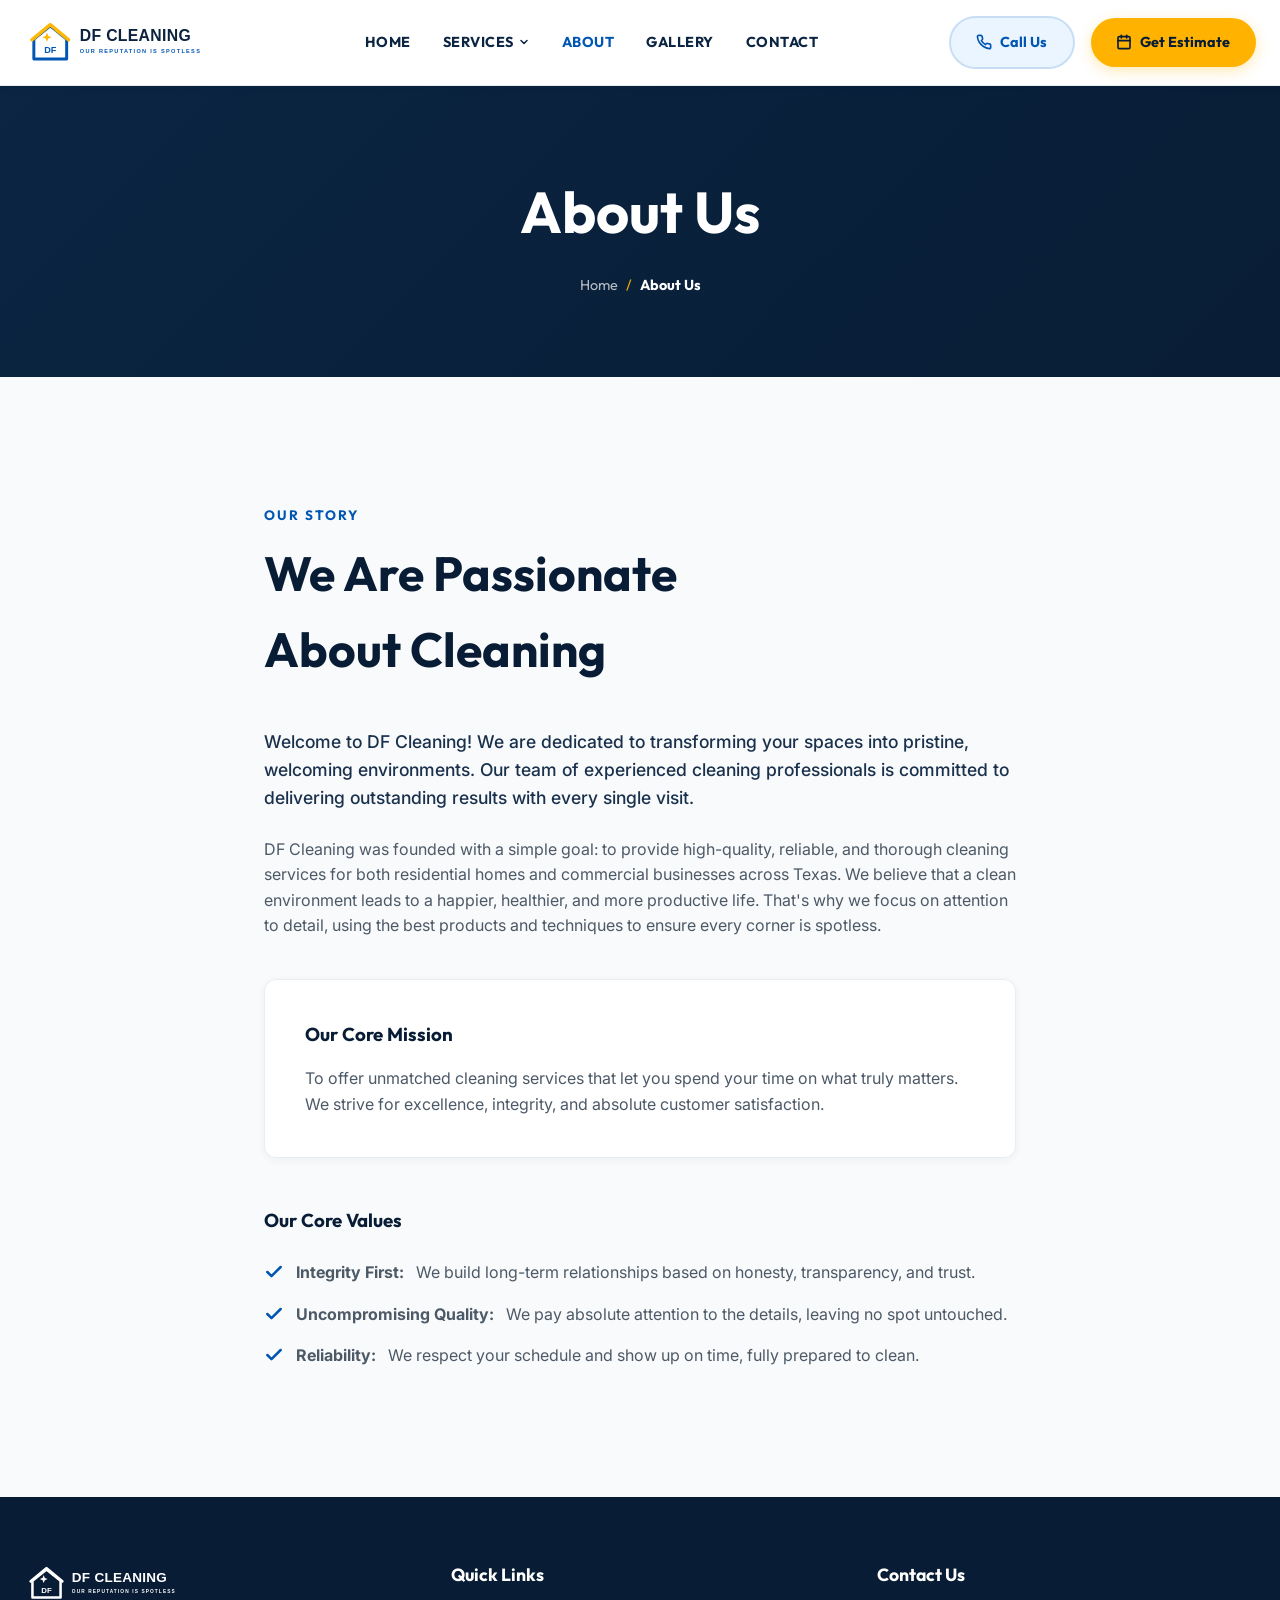
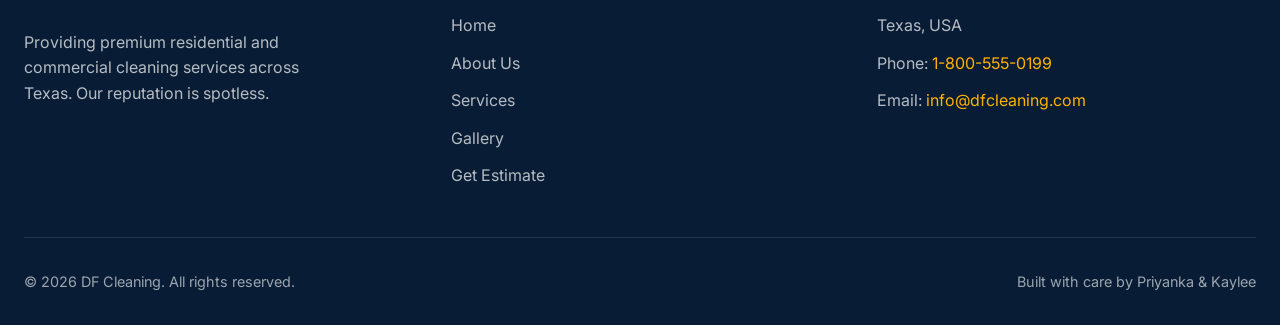
==== about.html @ 339fcf6b "Initial commit: Setup DF-Cleaning static site structure and pages" ====
<!DOCTYPE html>
<html lang="en">
<head>
  <meta charset="UTF-8">
  <meta name="viewport" content="width=device-width, initial-scale=1.0">
  <title>About Us | DF Cleaning</title>
  <meta name="description" content="Learn more about DF Cleaning, our values, our team, and our commitment to providing spotless services across Texas.">
  <link rel="stylesheet" href="css/style.css">
</head>
<body>

  <!-- HEADER / NAVIGATION -->
  <header>
    <div class="container nav-wrapper">
      <a href="index.html" class="logo-link" id="logo-home-link" aria-label="DF Cleaning Homepage">
        <img src="assets/logo.svg" alt="DF Cleaning Logo" width="210" height="52">
      </a>

      <nav class="main-nav" id="main-navigation" aria-label="Primary Navigation">
        <ul class="nav-list">
          <li class="nav-item">
            <a href="index.html" class="nav-link">HOME</a>
          </li>
          <li class="nav-item">
            <a href="services.html" class="nav-link" id="services-dropdown-toggle" aria-haspopup="true" aria-expanded="false">
              SERVICES
              <svg width="12" height="12" viewBox="0 0 24 24" fill="none" stroke="currentColor" stroke-width="3" stroke-linecap="round" stroke-linejoin="round" aria-hidden="true">
                <polyline points="6 9 12 15 18 9"></polyline>
              </svg>
            </a>
            <ul class="dropdown-menu" id="services-dropdown-menu" aria-label="Services Submenu">
              <li><a href="services.html#residential" class="dropdown-link">Residential Cleaning</a></li>
              <li><a href="services.html#commercial" class="dropdown-link">Commercial Cleaning</a></li>
              <li><a href="services.html#deep-cleaning" class="dropdown-link">Deep Cleaning</a></li>
              <li><a href="services.html#move-in-out" class="dropdown-link">Move-In / Move-Out</a></li>
              <li><a href="services.html#post-construction" class="dropdown-link">Post-Construction Cleaning</a></li>
              <li><a href="services.html#window-cleaning" class="dropdown-link">Window Cleaning</a></li>
            </ul>
          </li>
          <li class="nav-item">
            <a href="about.html" class="nav-link" aria-current="page">ABOUT</a>
          </li>
          <li class="nav-item">
            <a href="gallery.html" class="nav-link">GALLERY</a>
          </li>
          <li class="nav-item">
            <a href="estimate.html" class="nav-link">CONTACT</a>
          </li>
        </ul>
      </nav>

      <div class="header-actions">
        <a href="tel:+18005550199" class="btn btn-outline" id="header-call-btn">
          <svg width="16" height="16" viewBox="0 0 24 24" fill="none" stroke="currentColor" stroke-width="2.5" stroke-linecap="round" stroke-linejoin="round" aria-hidden="true">
            <path d="M22 16.92v3a2 2 0 0 1-2.18 2 19.79 19.79 0 0 1-8.63-3.07 19.5 19.5 0 0 1-6-6 19.79 19.79 0 0 1-3.07-8.67A2 2 0 0 1 4.11 2h3a2 2 0 0 1 2 1.72 12.84 12.84 0 0 0 .7 2.81 2 2 0 0 1-.45 2.11L8.09 9.91a16 16 0 0 0 6 6l1.27-1.27a2 2 0 0 1 2.11-.45 12.84 12.84 0 0 0 2.81.7A2 2 0 0 1 22 16.92z"></path>
          </svg>
          Call Us
        </a>
        <a href="estimate.html" class="btn btn-primary" id="header-estimate-btn">
          <svg width="16" height="16" viewBox="0 0 24 24" fill="none" stroke="currentColor" stroke-width="2.5" stroke-linecap="round" stroke-linejoin="round" aria-hidden="true">
            <rect x="3" y="4" width="18" height="18" rx="2" ry="2"></rect>
            <line x1="16" y1="2" x2="16" y2="6"></line>
            <line x1="8" y1="2" x2="8" y2="6"></line>
            <line x1="3" y1="10" x2="21" y2="10"></line>
          </svg>
          Get Estimate
        </a>
      </div>

      <button class="menu-toggle" id="mobile-menu-toggle" aria-label="Toggle navigation menu" aria-expanded="false" aria-controls="main-navigation">
        <span></span>
        <span></span>
        <span></span>
      </button>
    </div>
  </header>

  <main>
    <!-- PAGE HEADER -->
    <section class="page-header">
      <div class="container">
        <h1 class="page-title">About Us</h1>
        <nav class="page-breadcrumbs" aria-label="Breadcrumb">
          <a href="index.html">Home</a>
          <span class="breadcrumbs-separator">/</span>
          <span class="breadcrumbs-active">About Us</span>
        </nav>
      </div>
    </section>

    <!-- ABOUT SECTION -->
    <section class="section-padding">
      <div class="container" style="max-inline-size: 800px;">
        <div class="section-title-wrapper" style="text-align: left; margin-block-end: 2.5rem;">
          <span class="section-subtitle">Our Story</span>
          <h2 class="section-title">We Are Passionate About Cleaning</h2>
        </div>
        
        <!-- Placeholder content for user to expand -->
        <p style="margin-block-end: 1.5rem; font-size: 1.1rem; color: var(--color-text-main); font-weight: 500;">
          Welcome to DF Cleaning! We are dedicated to transforming your spaces into pristine, welcoming environments. Our team of experienced cleaning professionals is committed to delivering outstanding results with every single visit.
        </p>
        
        <p style="margin-block-end: 2.5rem; color: var(--color-gray-dark);">
          DF Cleaning was founded with a simple goal: to provide high-quality, reliable, and thorough cleaning services for both residential homes and commercial businesses across Texas. We believe that a clean environment leads to a happier, healthier, and more productive life. That's why we focus on attention to detail, using the best products and techniques to ensure every corner is spotless.
        </p>

        <div style="background-color: var(--color-white); border-radius: 12px; padding: 2.5rem; border: 1px solid var(--color-border); box-shadow: var(--shadow-sm); margin-block-end: 3rem;">
          <h3 style="margin-block-end: 1rem; font-family: var(--font-sans); color: var(--color-navy-dark);">Our Core Mission</h3>
          <p style="color: var(--color-gray-dark);">
            To offer unmatched cleaning services that let you spend your time on what truly matters. We strive for excellence, integrity, and absolute customer satisfaction.
          </p>
        </div>

        <h3 style="margin-block-end: 1.5rem; font-family: var(--font-sans); color: var(--color-navy-dark);">Our Core Values</h3>
        <ul style="display: flex; flex-direction: column; gap: 1rem; color: var(--color-gray-dark);">
          <li style="display: flex; gap: 0.75rem; align-items: flex-start;">
            <svg width="20" height="20" viewBox="0 0 24 24" fill="none" stroke="var(--color-blue)" stroke-width="3" stroke-linecap="round" stroke-linejoin="round" style="flex-shrink: 0; margin-block-start: 2px;">
              <polyline points="20 6 9 17 4 12"></polyline>
            </svg>
            <strong>Integrity First:</strong> We build long-term relationships based on honesty, transparency, and trust.
          </li>
          <li style="display: flex; gap: 0.75rem; align-items: flex-start;">
            <svg width="20" height="20" viewBox="0 0 24 24" fill="none" stroke="var(--color-blue)" stroke-width="3" stroke-linecap="round" stroke-linejoin="round" style="flex-shrink: 0; margin-block-start: 2px;">
              <polyline points="20 6 9 17 4 12"></polyline>
            </svg>
            <strong>Uncompromising Quality:</strong> We pay absolute attention to the details, leaving no spot untouched.
          </li>
          <li style="display: flex; gap: 0.75rem; align-items: flex-start;">
            <svg width="20" height="20" viewBox="0 0 24 24" fill="none" stroke="var(--color-blue)" stroke-width="3" stroke-linecap="round" stroke-linejoin="round" style="flex-shrink: 0; margin-block-start: 2px;">
              <polyline points="20 6 9 17 4 12"></polyline>
            </svg>
            <strong>Reliability:</strong> We respect your schedule and show up on time, fully prepared to clean.
          </li>
        </ul>
      </div>
    </section>
  </main>

  <!-- FOOTER -->
  <footer class="main-footer">
    <div class="container">
      <div class="footer-grid">
        <div>
          <img src="assets/logo.svg" alt="DF Cleaning Logo" width="180" height="45" style="margin-block-end: 1.5rem; filter: brightness(0) invert(1);">
          <p style="color: rgba(255, 255, 255, 0.7); max-inline-size: 300px;">Providing premium residential and commercial cleaning services across Texas. Our reputation is spotless.</p>
        </div>

        <div>
          <h3 style="color: var(--color-white); font-size: 1.1rem; margin-block-end: 1.5rem; font-family: var(--font-sans);">Quick Links</h3>
          <ul style="display: flex; flex-direction: column; gap: 0.75rem;">
            <li><a href="index.html" style="color: rgba(255, 255, 255, 0.7); transition: color var(--transition-speed);" onmouseover="this.style.color='var(--color-yellow)'" onmouseout="this.style.color='rgba(255,255,255,0.7)'">Home</a></li>
            <li><a href="about.html" style="color: rgba(255, 255, 255, 0.7); transition: color var(--transition-speed);" onmouseover="this.style.color='var(--color-yellow)'" onmouseout="this.style.color='rgba(255,255,255,0.7)'">About Us</a></li>
            <li><a href="services.html" style="color: rgba(255, 255, 255, 0.7); transition: color var(--transition-speed);" onmouseover="this.style.color='var(--color-yellow)'" onmouseout="this.style.color='rgba(255,255,255,0.7)'">Services</a></li>
            <li><a href="gallery.html" style="color: rgba(255, 255, 255, 0.7); transition: color var(--transition-speed);" onmouseover="this.style.color='var(--color-yellow)'" onmouseout="this.style.color='rgba(255,255,255,0.7)'">Gallery</a></li>
            <li><a href="estimate.html" style="color: rgba(255, 255, 255, 0.7); transition: color var(--transition-speed);" onmouseover="this.style.color='var(--color-yellow)'" onmouseout="this.style.color='rgba(255,255,255,0.7)'">Get Estimate</a></li>
          </ul>
        </div>

        <div>
          <h3 style="color: var(--color-white); font-size: 1.1rem; margin-block-end: 1.5rem; font-family: var(--font-sans);">Contact Us</h3>
          <p style="color: rgba(255, 255, 255, 0.7); margin-block-end: 0.75rem;">Texas, USA</p>
          <p style="color: rgba(255, 255, 255, 0.7); margin-block-end: 0.75rem;">Phone: <a href="tel:+18005550199" style="color: var(--color-yellow);">1-800-555-0199</a></p>
          <p style="color: rgba(255, 255, 255, 0.7);">Email: <a href="mailto:info@dfcleaning.com" style="color: var(--color-yellow);">info@dfcleaning.com</a></p>
        </div>
      </div>

      <div class="footer-bottom">
        <p>&copy; 2026 DF Cleaning. All rights reserved.</p>
        <p>Built with care by Priyanka & Kaylee</p>
      </div>
    </div>
  </footer>

  <script src="js/main.js"></script>
</body>
</html>
---- css/style.css ----
@import url('https://fonts.googleapis.com/css2?family=Inter:wght@400;500;600;700&family=Outfit:wght@400;600;700;800;900&family=Playfair+Display:ital,wght@1,600;1,700&display=swap');

/* ==========================================================================
   CASCADE LAYERS DEFINITION
   ========================================================================== */
@layer reset, base, layout, components, utilities;

@layer reset {
  /* Resets applying specifically rather than globally (*) */
  html, body, div, span, h1, h2, h3, h4, h5, h6, p, a, svg, button, ul, li, nav, section, header, footer, form, input, label {
    box-sizing: border-box;
    margin: 0;
    padding: 0;
  }

  ul, ol {
    list-style: none;
  }

  a {
    color: inherit;
    text-decoration: none;
  }

  img {
    max-inline-size: 100%;
    block-size: auto;
    display: block;
  }

  button, input, select, textarea {
    font: inherit;
    color: inherit;
    background: none;
    border: none;
  }
}

@layer base {
  :root {
    /* Color Palette */
    --color-navy-dark: hsl(212, 73%, 12%);
    --color-navy: hsl(212, 73%, 15%);
    --color-blue: hsl(211, 100%, 35%);
    --color-blue-hover: hsl(211, 100%, 30%);
    --color-blue-light: hsl(210, 100%, 96%);
    --color-blue-light-hover: hsl(210, 100%, 92%);
    
    --color-yellow: hsl(42, 100%, 50%);
    --color-yellow-hover: hsl(42, 100%, 45%);
    --color-yellow-light: hsl(45, 100%, 95%);
    
    --color-gray-dark: hsl(210, 15%, 35%);
    --color-gray-light: hsl(210, 20%, 98%);
    --color-white: hsl(0, 0%, 100%);
    --color-text-main: hsl(212, 50%, 20%);
    --color-border: hsl(210, 16%, 93%);
    
    /* Typography */
    --font-sans: 'Outfit', 'Inter', -apple-system, BlinkMacSystemFont, "Segoe UI", Roboto, sans-serif;
    --font-body: 'Inter', -apple-system, BlinkMacSystemFont, "Segoe UI", Roboto, sans-serif;
    --font-serif: 'Playfair Display', Georgia, serif;
    
    /* Spacing & Layout */
    --transition-speed: 0.3s;
    --transition-curve: cubic-bezier(0.25, 0.8, 0.25, 1);
    
    /* Shadows */
    --shadow-sm: 0 2px 8px rgba(12, 35, 64, 0.05);
    --shadow-md: 0 8px 30px rgba(12, 35, 64, 0.08);
    --shadow-lg: 0 20px 40px rgba(12, 35, 64, 0.12);
  }

  body {
    font-family: var(--font-body);
    background-color: var(--color-gray-light);
    color: var(--color-text-main);
    line-height: 1.6;
    overflow-x: clip; /* Avoid horizontal scrollbar issues */
    scrollbar-gutter: stable;
  }

  h1, h2, h3, h4, h5, h6 {
    font-family: var(--font-sans);
    color: var(--color-navy-dark);
    font-weight: 700;
  }

  /* Accessible outline-focus styling */
  button:focus-visible,
  a:focus-visible,
  input:focus-visible,
  select:focus-visible {
    outline: 3px solid var(--color-blue);
    outline-offset: 3px;
  }
}

@layer layout {
  .container {
    max-inline-size: 1280px;
    margin-inline: auto;
    padding-inline: 1.5rem;
  }

  header {
    background-color: rgba(255, 255, 255, 0.95);
    backdrop-filter: blur(10px);
    position: sticky;
    top: 0;
    z-index: 100;
    border-block-end: 1px solid var(--color-border);
    box-shadow: var(--shadow-sm);
  }

  .nav-wrapper {
    display: flex;
    align-items: center;
    justify-content: space-between;
    padding-block: 1rem;
  }

  /* Footer Layout */
  .main-footer {
    background-color: var(--color-navy-dark);
    color: var(--color-white);
    padding-block: 4rem 2rem;
    margin-block-start: 4rem;
  }

  .footer-grid {
    display: grid;
    grid-template-columns: repeat(auto-fit, minmax(250px, 1fr));
    gap: 3rem;
    margin-block-end: 3rem;
  }

  .footer-bottom {
    border-block-start: 1px solid rgba(255, 255, 255, 0.1);
    padding-block-start: 2rem;
    display: flex;
    justify-content: space-between;
    align-items: center;
    flex-wrap: wrap;
    gap: 1rem;
    font-size: 0.9rem;
    color: rgba(255, 255, 255, 0.6);
  }
}

@layer components {
  /* Logo */
  .logo-link {
    display: flex;
    align-items: center;
    inline-size: 210px;
    block-size: 52px;
    transition: transform var(--transition-speed);
  }

  .logo-link:hover {
    transform: scale(1.02);
  }

  /* Navigation Menu */
  .main-nav {
    display: flex;
    align-items: center;
    gap: 2rem;
  }

  .nav-list {
    display: flex;
    align-items: center;
    gap: 2rem;
  }

  .nav-item {
    position: relative;
  }

  .nav-link {
    font-family: var(--font-sans);
    font-size: 0.9rem;
    font-weight: 700;
    color: var(--color-navy);
    letter-spacing: 0.5px;
    padding-block: 0.5rem;
    transition: color var(--transition-speed);
    display: flex;
    align-items: center;
    gap: 0.25rem;
    cursor: pointer;
  }

  .nav-link:hover,
  .nav-link[aria-current="page"] {
    color: var(--color-blue);
  }

  /* Services Dropdown Styles */
  .dropdown-menu {
    position: absolute;
    top: 100%;
    left: 50%;
    transform: translateX(-50%) translateY(10px);
    background-color: var(--color-white);
    border-radius: 8px;
    box-shadow: var(--shadow-md);
    border: 1px solid var(--color-border);
    padding: 0.75rem;
    min-inline-size: 240px;
    opacity: 0;
    visibility: hidden;
    transition: opacity 0.2s allow-discrete, transform 0.2s allow-discrete, visibility 0.2s allow-discrete;
    z-index: 10;
  }

  /* Show dropdown on hover (for desktop) and when active */
  .nav-item:hover .dropdown-menu,
  .nav-item:focus-within .dropdown-menu,
  .dropdown-menu.active {
    opacity: 1;
    visibility: visible;
    transform: translateX(-50%) translateY(0);
  }

  @starting-style {
    .nav-item:hover .dropdown-menu,
    .nav-item:focus-within .dropdown-menu,
    .dropdown-menu.active {
      opacity: 0;
      transform: translateX(-50%) translateY(10px);
    }
  }

  .dropdown-link {
    display: block;
    padding: 0.6rem 1rem;
    border-radius: 6px;
    font-family: var(--font-sans);
    font-size: 0.85rem;
    font-weight: 600;
    color: var(--color-navy);
    transition: background-color var(--transition-speed), color var(--transition-speed);
  }

  .dropdown-link:hover {
    background-color: var(--color-blue-light);
    color: var(--color-blue);
  }

  /* Header Actions (Buttons) */
  .header-actions {
    display: flex;
    align-items: center;
    gap: 1rem;
  }

  /* Buttons */
  .btn {
    display: inline-flex;
    align-items: center;
    justify-content: center;
    gap: 0.5rem;
    padding: 0.8rem 1.6rem;
    border-radius: 30px;
    font-family: var(--font-sans);
    font-size: 0.9rem;
    font-weight: 700;
    cursor: pointer;
    transition: background-color var(--transition-speed), color var(--transition-speed), border-color var(--transition-speed), transform var(--transition-speed), box-shadow var(--transition-speed);
    text-wrap: nowrap;
    min-block-size: 44px; /* Touch target standard */
  }

  .btn:hover {
    transform: translateY(-2px);
  }

  .btn:active {
    transform: translateY(0);
  }

  .btn-outline {
    background-color: var(--color-blue-light);
    color: var(--color-blue);
    border: 2px solid rgba(0, 86, 179, 0.15);
  }

  .btn-outline:hover {
    background-color: var(--color-blue-light-hover);
    border-color: rgba(0, 86, 179, 0.3);
    box-shadow: var(--shadow-sm);
  }

  .btn-primary {
    background-color: var(--color-yellow);
    color: var(--color-navy-dark);
    box-shadow: 0 4px 14px rgba(253, 184, 19, 0.3);
  }

  .btn-primary:hover {
    background-color: var(--color-yellow-hover);
    box-shadow: 0 6px 20px rgba(253, 184, 19, 0.4);
  }

  .btn-secondary {
    background-color: var(--color-blue);
    color: var(--color-white);
    box-shadow: 0 4px 14px rgba(0, 86, 179, 0.2);
  }

  .btn-secondary:hover {
    background-color: var(--color-blue-hover);
    box-shadow: 0 6px 20px rgba(0, 86, 179, 0.3);
  }

  /* Mobile Nav Toggle */
  .menu-toggle {
    display: none;
    flex-direction: column;
    justify-content: space-between;
    width: 30px;
    height: 21px;
    cursor: pointer;
    z-index: 101;
  }

  .menu-toggle span {
    display: block;
    width: 100%;
    height: 3px;
    background-color: var(--color-navy);
    border-radius: 3px;
    transition: transform var(--transition-speed), opacity var(--transition-speed);
  }

  /* Hero Section */
  .hero-section {
    background: linear-gradient(to bottom, #dbeafe 0%, #f1f5f9 100%);
    padding-block: 5rem 0; /* Bottom spacing comes from the absolute/relative overlap */
    text-align: center;
    position: relative;
    overflow: hidden;
  }

  .hero-badge {
    font-family: var(--font-sans);
    font-size: 0.85rem;
    font-weight: 800;
    color: var(--color-blue);
    letter-spacing: 2px;
    text-transform: uppercase;
    margin-block-end: 1rem;
    display: inline-block;
  }

  .hero-title {
    font-size: clamp(2.5rem, 1rem + 5vw, 4.5rem);
    line-height: 1.15;
    font-weight: 900;
    color: var(--color-navy-dark);
    margin-block-end: 1.5rem;
    max-inline-size: 900px;
    margin-inline: auto;
    text-wrap: balance;
  }

  .hero-title em {
    font-family: var(--font-serif);
    font-style: italic;
    color: var(--color-navy);
    position: relative;
    white-space: nowrap;
    display: inline-block;
  }

  .hero-title em::after {
    content: "";
    position: absolute;
    left: -2%;
    bottom: 8px;
    width: 104%;
    height: 8px;
    background-color: var(--color-yellow);
    z-index: -1;
    transform: skewX(-15deg);
    border-radius: 4px;
  }

  .hero-desc {
    font-size: clamp(1.05rem, 0.95rem + 0.5vw, 1.25rem);
    color: var(--color-gray-dark);
    max-inline-size: 600px;
    margin-inline: auto;
    margin-block-end: 2.5rem;
    text-wrap: pretty;
  }

  .hero-buttons {
    display: flex;
    justify-content: center;
    gap: 1.25rem;
    margin-block-end: 4rem;
    flex-wrap: wrap;
  }

  /* Mansion Showcase */
  .mansion-showcase {
    max-inline-size: 1100px;
    margin-inline: auto;
    padding-inline: 1.5rem;
    position: relative;
    z-index: 2;
    margin-block-end: -6rem; /* Negative margin to pull it out of hero and overlap layout below */
  }

  .mansion-img-container {
    border-radius: 20px 20px 0 0;
    overflow: hidden;
    box-shadow: var(--shadow-lg);
    border: 1px solid rgba(255, 255, 255, 0.5);
    aspect-ratio: 16 / 9;
  }

  .mansion-img {
    width: 100%;
    height: 100%;
    object-fit: cover;
  }

  /* Static Content Sections */
  .section-padding {
    padding-block: 8rem 4rem;
  }

  .section-title-wrapper {
    text-align: center;
    margin-block-end: 4rem;
  }

  .section-subtitle {
    font-family: var(--font-sans);
    color: var(--color-blue);
    font-weight: 700;
    text-transform: uppercase;
    font-size: 0.85rem;
    letter-spacing: 2px;
    margin-block-end: 0.5rem;
    display: block;
  }

  .section-title {
    font-size: clamp(2rem, 1.5rem + 2vw, 3rem);
    text-wrap: balance;
  }

  /* Feature grid */
  .feature-grid {
    display: grid;
    grid-template-columns: repeat(auto-fit, minmax(300px, 1fr));
    gap: 2.5rem;
  }

  .feature-card {
    background-color: var(--color-white);
    border-radius: 12px;
    padding: 2.5rem;
    border: 1px solid var(--color-border);
    box-shadow: var(--shadow-sm);
    transition: transform var(--transition-speed), box-shadow var(--transition-speed);
  }

  .feature-card:hover {
    transform: translateY(-5px);
    box-shadow: var(--shadow-md);
  }

  .feature-icon {
    width: 48px;
    height: 48px;
    background-color: var(--color-blue-light);
    color: var(--color-blue);
    border-radius: 50%;
    display: grid;
    place-items: center;
    margin-block-end: 1.5rem;
  }

  .feature-card h3 {
    margin-block-end: 1rem;
    font-size: 1.25rem;
  }

  /* Page Shell Templates (About, Services, etc.) */
  .page-header {
    background: linear-gradient(135deg, var(--color-navy) 0%, var(--color-navy-dark) 100%);
    color: var(--color-white);
    padding-block: 5rem;
    text-align: center;
  }

  .page-title {
    font-size: clamp(2.5rem, 2rem + 2vw, 4rem);
    color: var(--color-white);
    margin-block-end: 1rem;
  }

  .page-breadcrumbs {
    display: flex;
    justify-content: center;
    gap: 0.5rem;
    font-family: var(--font-sans);
    font-size: 0.9rem;
    color: rgba(255, 255, 255, 0.7);
  }

  .breadcrumbs-separator {
    color: var(--color-yellow);
  }

  .breadcrumbs-active {
    color: var(--color-white);
    font-weight: 700;
  }

  /* Form Container (Estimate Page) */
  .form-wrapper {
    max-inline-size: 700px;
    margin-inline: auto;
    background-color: var(--color-white);
    border-radius: 16px;
    padding: 3rem;
    border: 1px solid var(--color-border);
    box-shadow: var(--shadow-md);
  }

  .form-group {
    margin-block-end: 1.5rem;
  }

  .form-row {
    display: grid;
    grid-template-columns: 1fr;
    gap: 1.5rem;
  }

  @media (min-width: 600px) {
    .form-row {
      grid-template-columns: 1fr 1fr;
    }
  }

  .form-label {
    display: block;
    font-family: var(--font-sans);
    font-weight: 700;
    font-size: 0.9rem;
    color: var(--color-navy);
    margin-block-end: 0.5rem;
  }

  .form-control {
    width: 100%;
    padding: 0.8rem 1.2rem;
    border-radius: 8px;
    border: 1px solid var(--color-border);
    background-color: var(--color-gray-light);
    font-family: var(--font-body);
    font-size: 0.95rem;
    color: var(--color-text-main);
    transition: border-color var(--transition-speed), box-shadow var(--transition-speed);
  }

  .form-control:focus {
    border-color: var(--color-blue);
    box-shadow: 0 0 0 4px rgba(0, 86, 179, 0.1);
    background-color: var(--color-white);
    outline: none;
  }

  .form-control[aria-invalid="true"] {
    border-color: red;
  }
}

@layer utilities {
  .text-center { text-align: center; }
  .text-yellow { color: var(--color-yellow); }
  .text-blue { color: var(--color-blue); }
  .font-serif { font-family: var(--font-serif); }
}

/* ==========================================================================
   RESPONSIVE OVERRIDES (MOBILE & TABLET VIEWPORT MECHANICS)
   ========================================================================== */
@media (max-width: 1024px) {
  .header-actions {
    display: none; /* Hide header action buttons on tablet/mobile to save space */
  }
}

@media (max-width: 768px) {
  .menu-toggle {
    display: flex; /* Show hamburger menu */
  }

  /* Hamburger transform when menu is active */
  .menu-toggle.active span:nth-child(1) {
    transform: rotate(45deg) translate(6px, 6px);
  }
  .menu-toggle.active span:nth-child(2) {
    opacity: 0;
  }
  .menu-toggle.active span:nth-child(3) {
    transform: rotate(-45deg) translate(6px, -6px);
  }

  /* Nav menu converts to slide-down overlays */
  .main-nav {
    position: absolute;
    top: 100%;
    left: 0;
    inline-size: 100%;
    background-color: var(--color-white);
    border-block-start: 1px solid var(--color-border);
    box-shadow: var(--shadow-md);
    flex-direction: column;
    padding: 2rem;
    gap: 1.5rem;
    opacity: 0;
    visibility: hidden;
    transform: translateY(-10px);
    transition: opacity 0.3s allow-discrete, transform 0.3s allow-discrete, visibility 0.3s allow-discrete;
  }

  .main-nav.active {
    opacity: 1;
    visibility: visible;
    transform: translateY(0);
  }

  @starting-style {
    .main-nav.active {
      opacity: 0;
      transform: translateY(-10px);
    }
  }

  .nav-list {
    flex-direction: column;
    inline-size: 100%;
    gap: 1.25rem;
  }

  .nav-item {
    inline-size: 100%;
    text-align: center;
  }

  .nav-link {
    justify-content: center;
    font-size: 1.1rem;
    padding-block: 0.75rem;
    border-block-end: 1px solid var(--color-border);
  }

  /* Mobile Dropdown adjustment */
  .dropdown-menu {
    position: static;
    transform: none;
    box-shadow: none;
    border: none;
    background-color: var(--color-gray-light);
    inline-size: 100%;
    margin-block-start: 0.5rem;
    max-height: 0;
    overflow: hidden;
    padding-block: 0;
    transition: max-height 0.3s var(--transition-curve), padding-block 0.3s var(--transition-curve);
  }

  .dropdown-menu.active {
    max-height: 500px;
    padding-block: 0.75rem;
    transform: none;
  }

  .hero-section {
    padding-block-start: 4rem;
  }

  .hero-buttons {
    flex-direction: column;
    align-items: stretch;
    max-inline-size: 320px;
    margin-inline: auto;
  }

  .mansion-showcase {
    margin-block-end: -4rem;
  }

  .footer-bottom {
    flex-direction: column;
    text-align: center;
  }
}
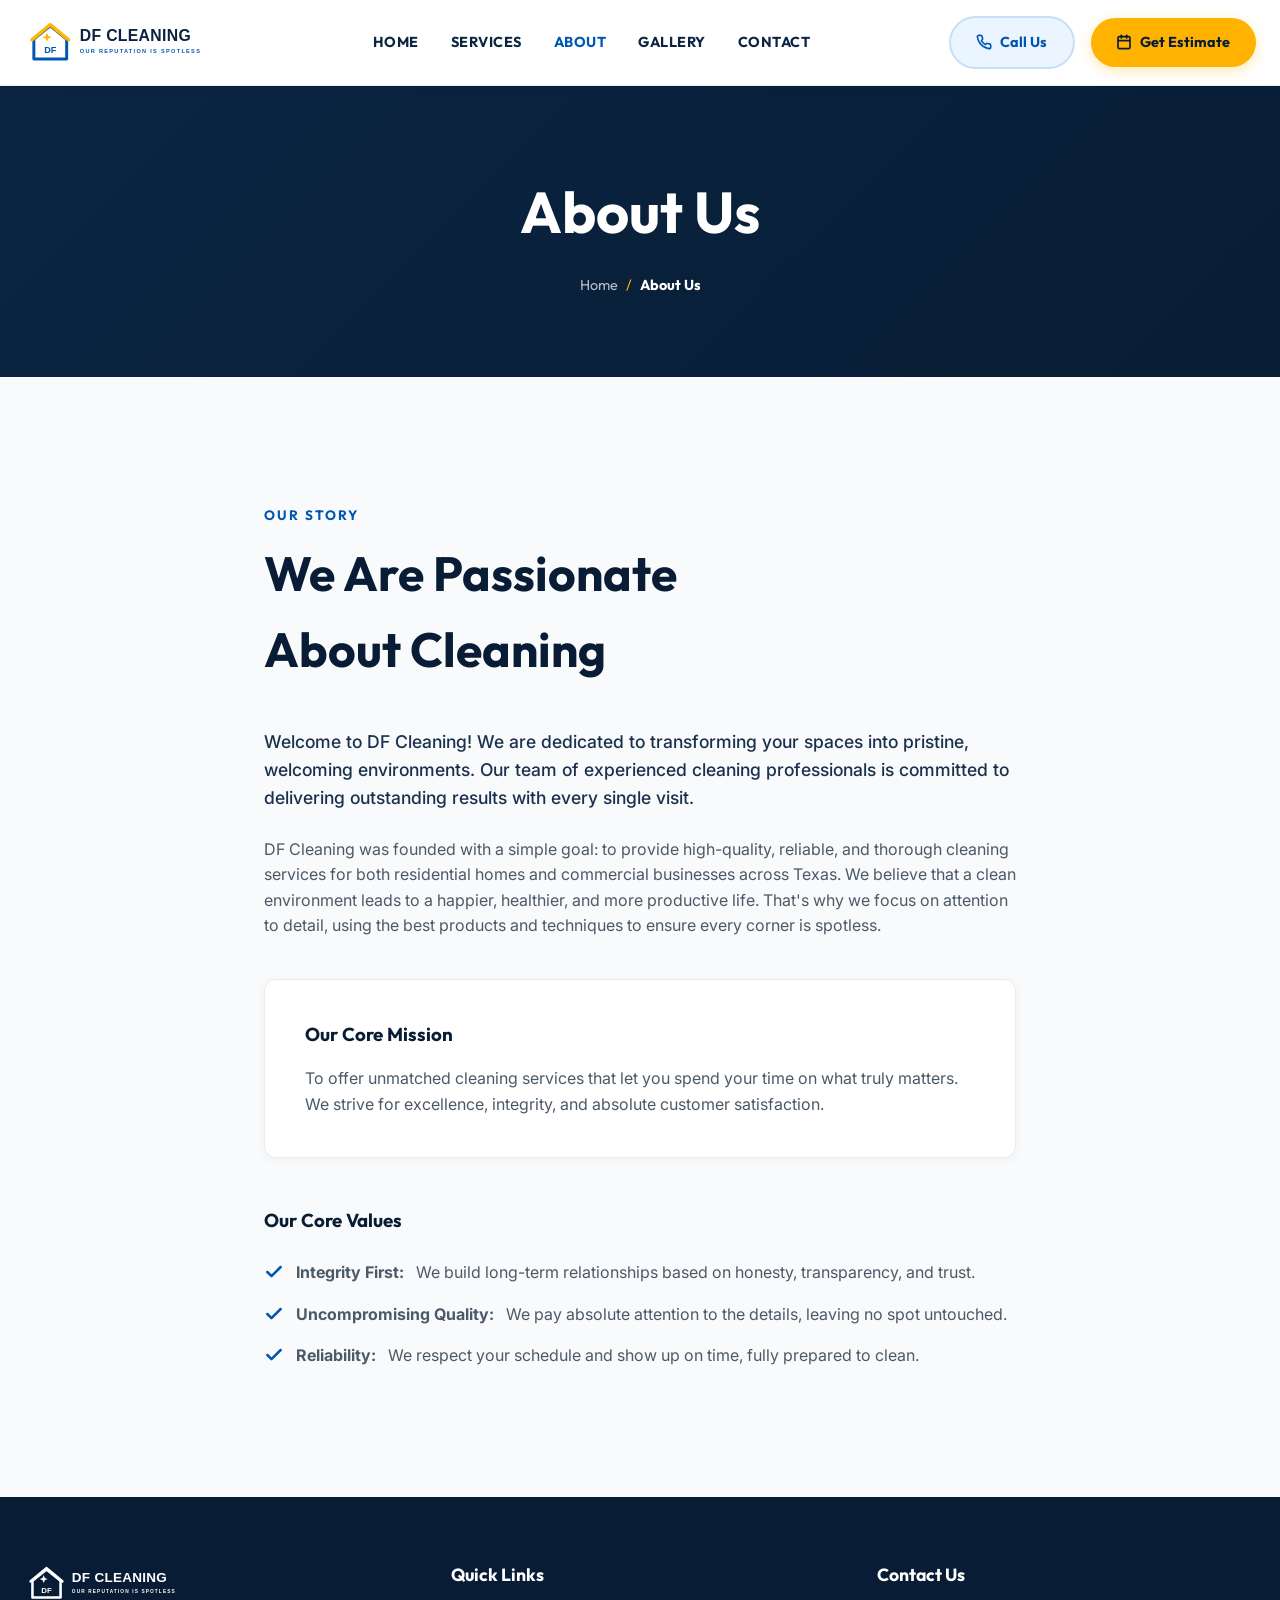
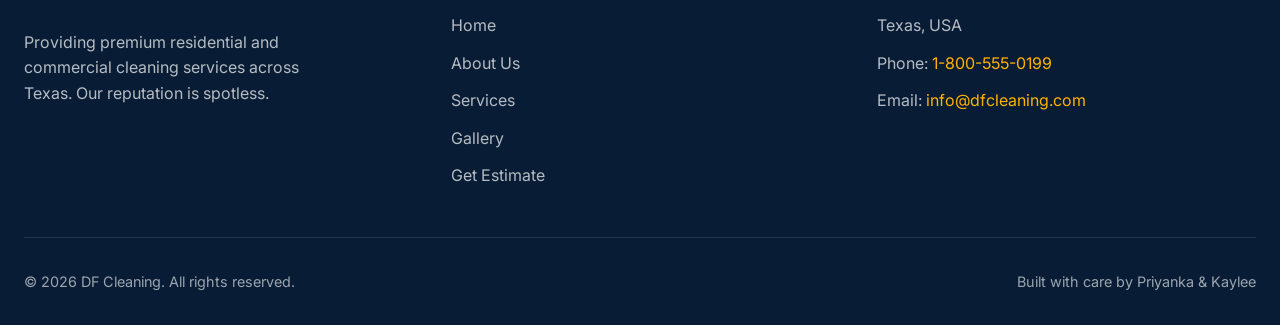
==== commit 4698902e: "Remove Services dropdown from navigation bar" ====
--- a/about.html
+++ b/about.html
@@ -22,20 +22,7 @@
             <a href="index.html" class="nav-link">HOME</a>
           </li>
           <li class="nav-item">
-            <a href="services.html" class="nav-link" id="services-dropdown-toggle" aria-haspopup="true" aria-expanded="false">
-              SERVICES
-              <svg width="12" height="12" viewBox="0 0 24 24" fill="none" stroke="currentColor" stroke-width="3" stroke-linecap="round" stroke-linejoin="round" aria-hidden="true">
-                <polyline points="6 9 12 15 18 9"></polyline>
-              </svg>
-            </a>
-            <ul class="dropdown-menu" id="services-dropdown-menu" aria-label="Services Submenu">
-              <li><a href="services.html#residential" class="dropdown-link">Residential Cleaning</a></li>
-              <li><a href="services.html#commercial" class="dropdown-link">Commercial Cleaning</a></li>
-              <li><a href="services.html#deep-cleaning" class="dropdown-link">Deep Cleaning</a></li>
-              <li><a href="services.html#move-in-out" class="dropdown-link">Move-In / Move-Out</a></li>
-              <li><a href="services.html#post-construction" class="dropdown-link">Post-Construction Cleaning</a></li>
-              <li><a href="services.html#window-cleaning" class="dropdown-link">Window Cleaning</a></li>
-            </ul>
+            <a href="services.html" class="nav-link">SERVICES</a>
           </li>
           <li class="nav-item">
             <a href="about.html" class="nav-link" aria-current="page">ABOUT</a>
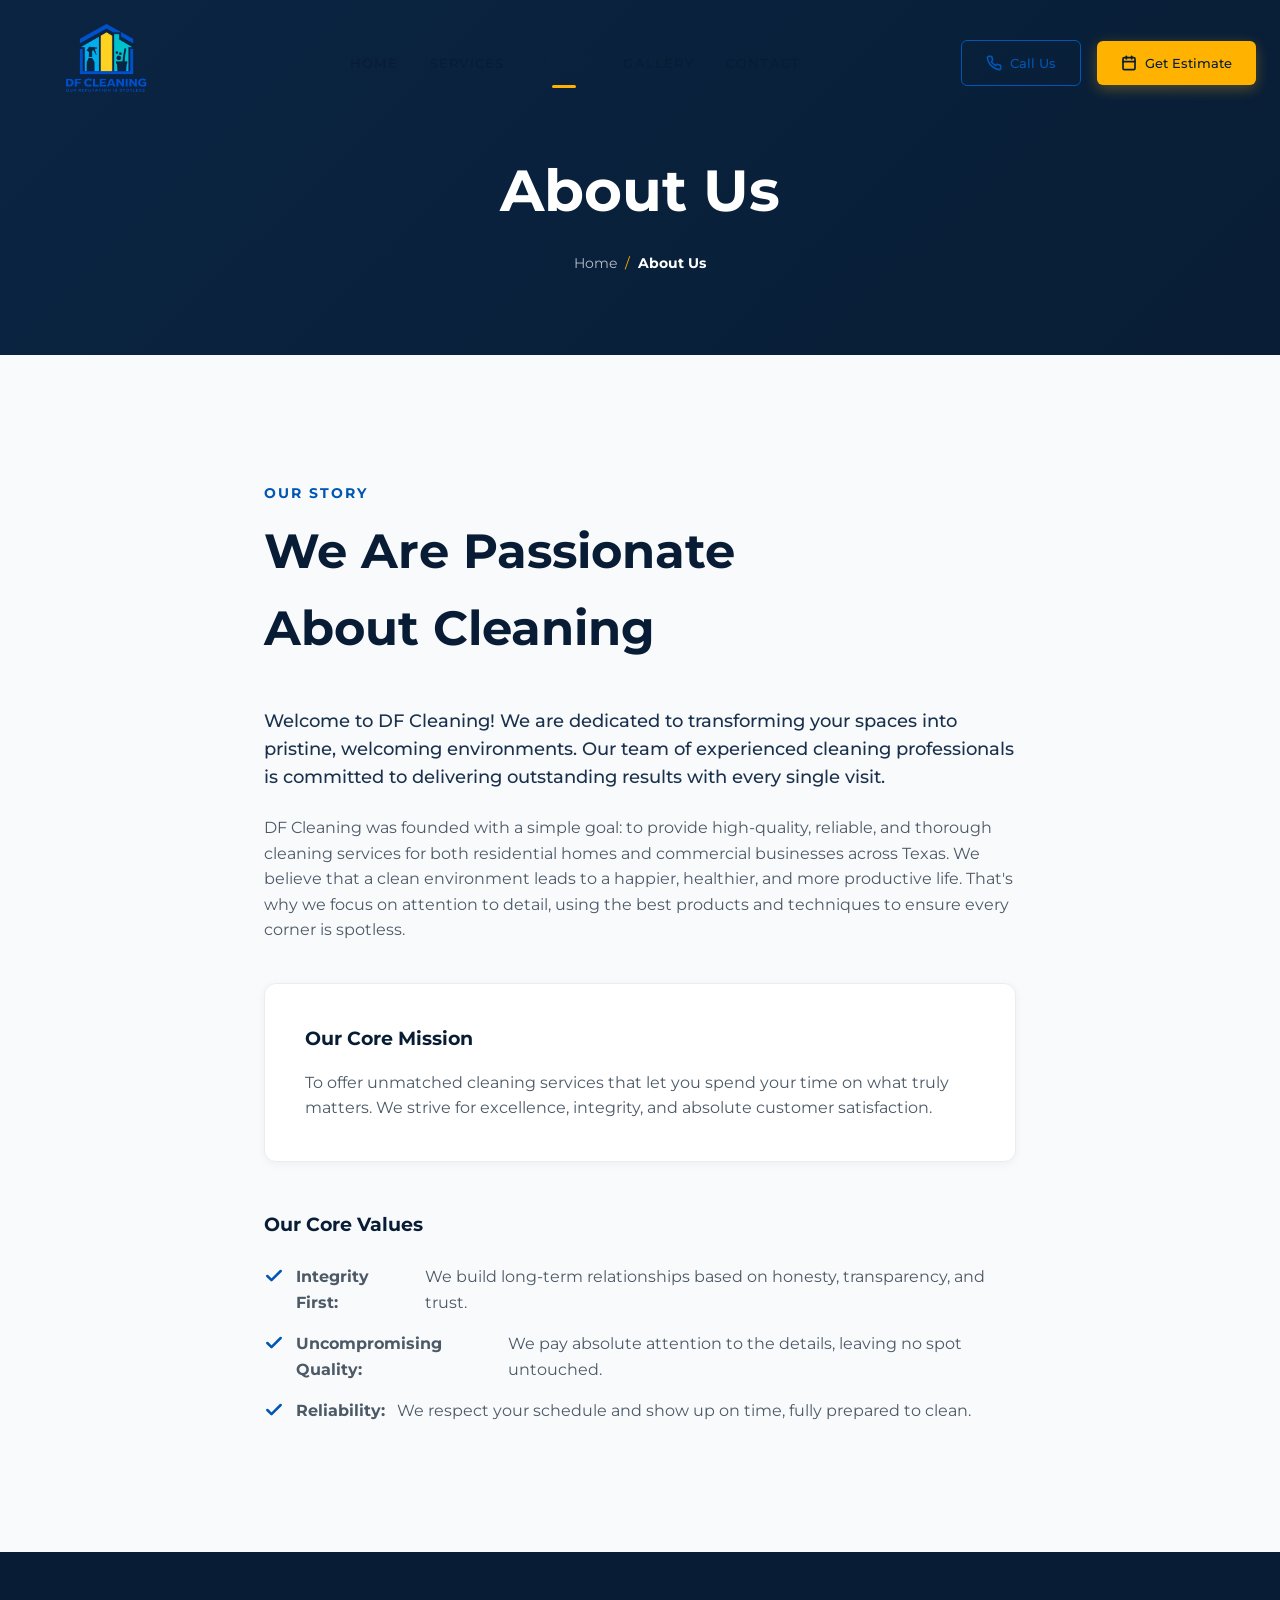
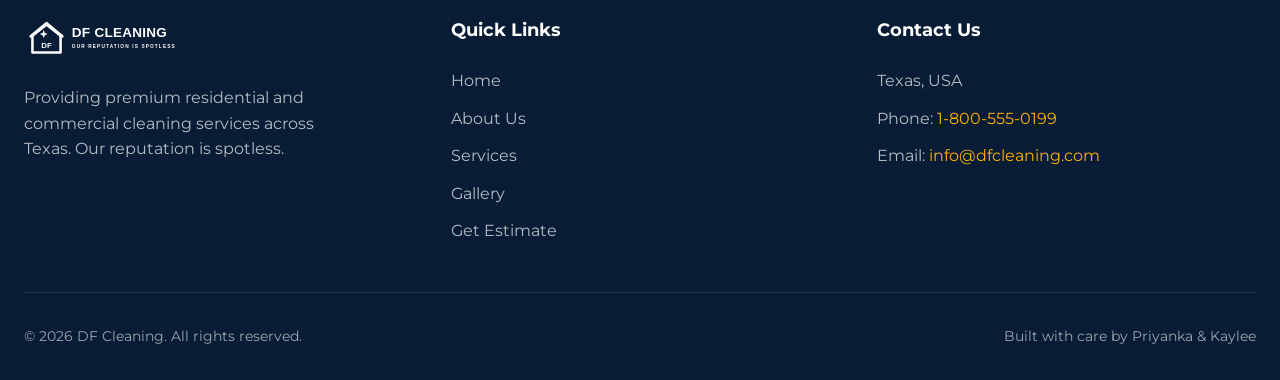
==== commit 861e50dc: "Refine hero layout, correct typography weights, fix background image blur/double text with versioned" ====
--- a/about.html
+++ b/about.html
@@ -13,7 +13,7 @@
   <header>
     <div class="container nav-wrapper">
       <a href="index.html" class="logo-link" id="logo-home-link" aria-label="DF Cleaning Homepage">
-        <img src="assets/logo.svg" alt="DF Cleaning Logo" width="210" height="52">
+        <img src="assets/logo.png" alt="DF Cleaning Logo">
       </a>
 
       <nav class="main-nav" id="main-navigation" aria-label="Primary Navigation">
--- a/css/style.css
+++ b/css/style.css
@@ -1,4 +1,4 @@
-@import url('https://fonts.googleapis.com/css2?family=Inter:wght@400;500;600;700&family=Outfit:wght@400;600;700;800;900&family=Playfair+Display:ital,wght@1,600;1,700&display=swap');
+@import url('https://fonts.googleapis.com/css2?family=Montserrat:wght@300;400;500;600;700&family=Playfair+Display:ital,wght@0,400;0,500;0,600;1,400;1,500&display=swap');
 
 /* ==========================================================================
    CASCADE LAYERS DEFINITION
@@ -57,8 +57,8 @@
     --color-border: hsl(210, 16%, 93%);
     
     /* Typography */
-    --font-sans: 'Outfit', 'Inter', -apple-system, BlinkMacSystemFont, "Segoe UI", Roboto, sans-serif;
-    --font-body: 'Inter', -apple-system, BlinkMacSystemFont, "Segoe UI", Roboto, sans-serif;
+    --font-sans: 'Montserrat', -apple-system, BlinkMacSystemFont, "Segoe UI", Roboto, sans-serif;
+    --font-body: 'Montserrat', -apple-system, BlinkMacSystemFont, "Segoe UI", Roboto, sans-serif;
     --font-serif: 'Playfair Display', Georgia, serif;
     
     /* Spacing & Layout */
@@ -104,20 +104,22 @@
   }
 
   header {
-    background-color: rgba(255, 255, 255, 0.95);
-    backdrop-filter: blur(10px);
-    position: sticky;
+    background-color: transparent;
+    backdrop-filter: none;
+    position: absolute;
     top: 0;
+    left: 0;
+    width: 100%;
     z-index: 100;
-    border-block-end: 1px solid var(--color-border);
-    box-shadow: var(--shadow-sm);
+    border-block-end: none;
+    box-shadow: none;
   }
 
   .nav-wrapper {
     display: flex;
     align-items: center;
     justify-content: space-between;
-    padding-block: 1rem;
+    padding-block: 0.5rem;
   }
 
   /* Footer Layout */
@@ -153,9 +155,15 @@
   .logo-link {
     display: flex;
     align-items: center;
-    inline-size: 210px;
-    block-size: 52px;
+    inline-size: auto;
+    block-size: 110px;
     transition: transform var(--transition-speed);
+  }
+
+  .logo-link img {
+    height: 100%;
+    width: auto;
+    object-fit: contain;
   }
 
   .logo-link:hover {
@@ -181,10 +189,10 @@
 
   .nav-link {
     font-family: var(--font-sans);
-    font-size: 0.9rem;
-    font-weight: 700;
-    color: var(--color-navy);
-    letter-spacing: 0.5px;
+    font-size: 0.82rem;
+    font-weight: 500;
+    color: var(--color-navy-dark);
+    letter-spacing: 1.2px;
     padding-block: 0.5rem;
     transition: color var(--transition-speed);
     display: flex;
@@ -193,9 +201,25 @@
     cursor: pointer;
   }
 
-  .nav-link:hover,
+  .nav-link:hover {
+    color: var(--color-blue);
+  }
+
   .nav-link[aria-current="page"] {
-    color: var(--color-blue);
+    color: var(--color-navy);
+    position: relative;
+  }
+
+  .nav-link[aria-current="page"]::after {
+    content: "";
+    position: absolute;
+    bottom: -6px;
+    left: 50%;
+    transform: translateX(-50%);
+    width: 24px;
+    height: 3px;
+    background-color: var(--color-yellow);
+    border-radius: 2px;
   }
 
   /* Services Dropdown Styles */
@@ -263,11 +287,11 @@
     align-items: center;
     justify-content: center;
     gap: 0.5rem;
-    padding: 0.8rem 1.6rem;
-    border-radius: 30px;
-    font-family: var(--font-sans);
-    font-size: 0.9rem;
-    font-weight: 700;
+    padding: 0.7rem 1.5rem;
+    border-radius: 6px;
+    font-family: var(--font-sans);
+    font-size: 0.82rem;
+    font-weight: 500;
     cursor: pointer;
     transition: background-color var(--transition-speed), color var(--transition-speed), border-color var(--transition-speed), transform var(--transition-speed), box-shadow var(--transition-speed);
     text-wrap: nowrap;
@@ -283,14 +307,14 @@
   }
 
   .btn-outline {
-    background-color: var(--color-blue-light);
+    background-color: transparent;
     color: var(--color-blue);
-    border: 2px solid rgba(0, 86, 179, 0.15);
+    border: 1.5px solid var(--color-blue);
   }
 
   .btn-outline:hover {
-    background-color: var(--color-blue-light-hover);
-    border-color: rgba(0, 86, 179, 0.3);
+    background-color: rgba(0, 86, 179, 0.05);
+    border-color: var(--color-blue);
     box-shadow: var(--shadow-sm);
   }
 
@@ -338,30 +362,41 @@
 
   /* Hero Section */
   .hero-section {
-    background: linear-gradient(to bottom, #dbeafe 0%, #f1f5f9 100%);
-    padding-block: 5rem 0; /* Bottom spacing comes from the absolute/relative overlap */
+    background-image: linear-gradient(to bottom, rgba(219, 234, 254, 0.2) 0%, rgba(241, 245, 249, 0.05) 60%), url('../assets/hero-v3.jpg');
+    background-repeat: no-repeat;
+    background-position: center bottom;
+    background-size: cover;
+    height: 100dvh;
+    display: flex;
+    flex-direction: column;
+    justify-content: flex-start;
+    align-items: center;
+    padding-block-start: 8.5rem;
+    padding-block-end: 52vh; /* Constrains content to sky and above the house */
     text-align: center;
     position: relative;
     overflow: hidden;
+    box-sizing: border-box;
   }
 
   .hero-badge {
     font-family: var(--font-sans);
-    font-size: 0.85rem;
-    font-weight: 800;
+    font-size: 0.72rem;
+    font-weight: 500;
     color: var(--color-blue);
-    letter-spacing: 2px;
+    letter-spacing: 4px;
     text-transform: uppercase;
-    margin-block-end: 1rem;
+    margin-block-end: 0.35rem;
     display: inline-block;
   }
 
   .hero-title {
-    font-size: clamp(2.5rem, 1rem + 5vw, 4.5rem);
+    font-family: var(--font-serif);
+    font-size: clamp(1.8rem, 1.2rem + 2.5vw, 3.2rem);
     line-height: 1.15;
-    font-weight: 900;
+    font-weight: 400;
     color: var(--color-navy-dark);
-    margin-block-end: 1.5rem;
+    margin-block-end: 0.75rem;
     max-inline-size: 900px;
     margin-inline: auto;
     text-wrap: balance;
@@ -370,7 +405,8 @@
   .hero-title em {
     font-family: var(--font-serif);
     font-style: italic;
-    color: var(--color-navy);
+    font-weight: 400;
+    color: var(--color-navy-dark);
     position: relative;
     white-space: nowrap;
     display: inline-block;
@@ -379,10 +415,10 @@
   .hero-title em::after {
     content: "";
     position: absolute;
-    left: -2%;
+    left: 0;
     bottom: 8px;
-    width: 104%;
-    height: 8px;
+    width: 100%;
+    height: 4px;
     background-color: var(--color-yellow);
     z-index: -1;
     transform: skewX(-15deg);
@@ -390,11 +426,13 @@
   }
 
   .hero-desc {
-    font-size: clamp(1.05rem, 0.95rem + 0.5vw, 1.25rem);
+    font-family: var(--font-sans);
+    font-size: clamp(0.85rem, 0.75rem + 0.2vw, 0.95rem);
+    font-weight: 400;
     color: var(--color-gray-dark);
-    max-inline-size: 600px;
+    max-inline-size: 720px;
     margin-inline: auto;
-    margin-block-end: 2.5rem;
+    margin-block-end: 1.5rem;
     text-wrap: pretty;
   }
 
@@ -402,7 +440,7 @@
     display: flex;
     justify-content: center;
     gap: 1.25rem;
-    margin-block-end: 4rem;
+    margin-block-end: 0;
     flex-wrap: wrap;
   }
 
@@ -497,7 +535,7 @@
   .page-header {
     background: linear-gradient(135deg, var(--color-navy) 0%, var(--color-navy-dark) 100%);
     color: var(--color-white);
-    padding-block: 5rem;
+    padding-block: 9rem 5rem;
     text-align: center;
   }
 
@@ -688,7 +726,9 @@
   }
 
   .hero-section {
-    padding-block-start: 4rem;
+    height: 100dvh;
+    padding-block-start: 7.5rem;
+    padding-block-end: 50vh;
   }
 
   .hero-buttons {
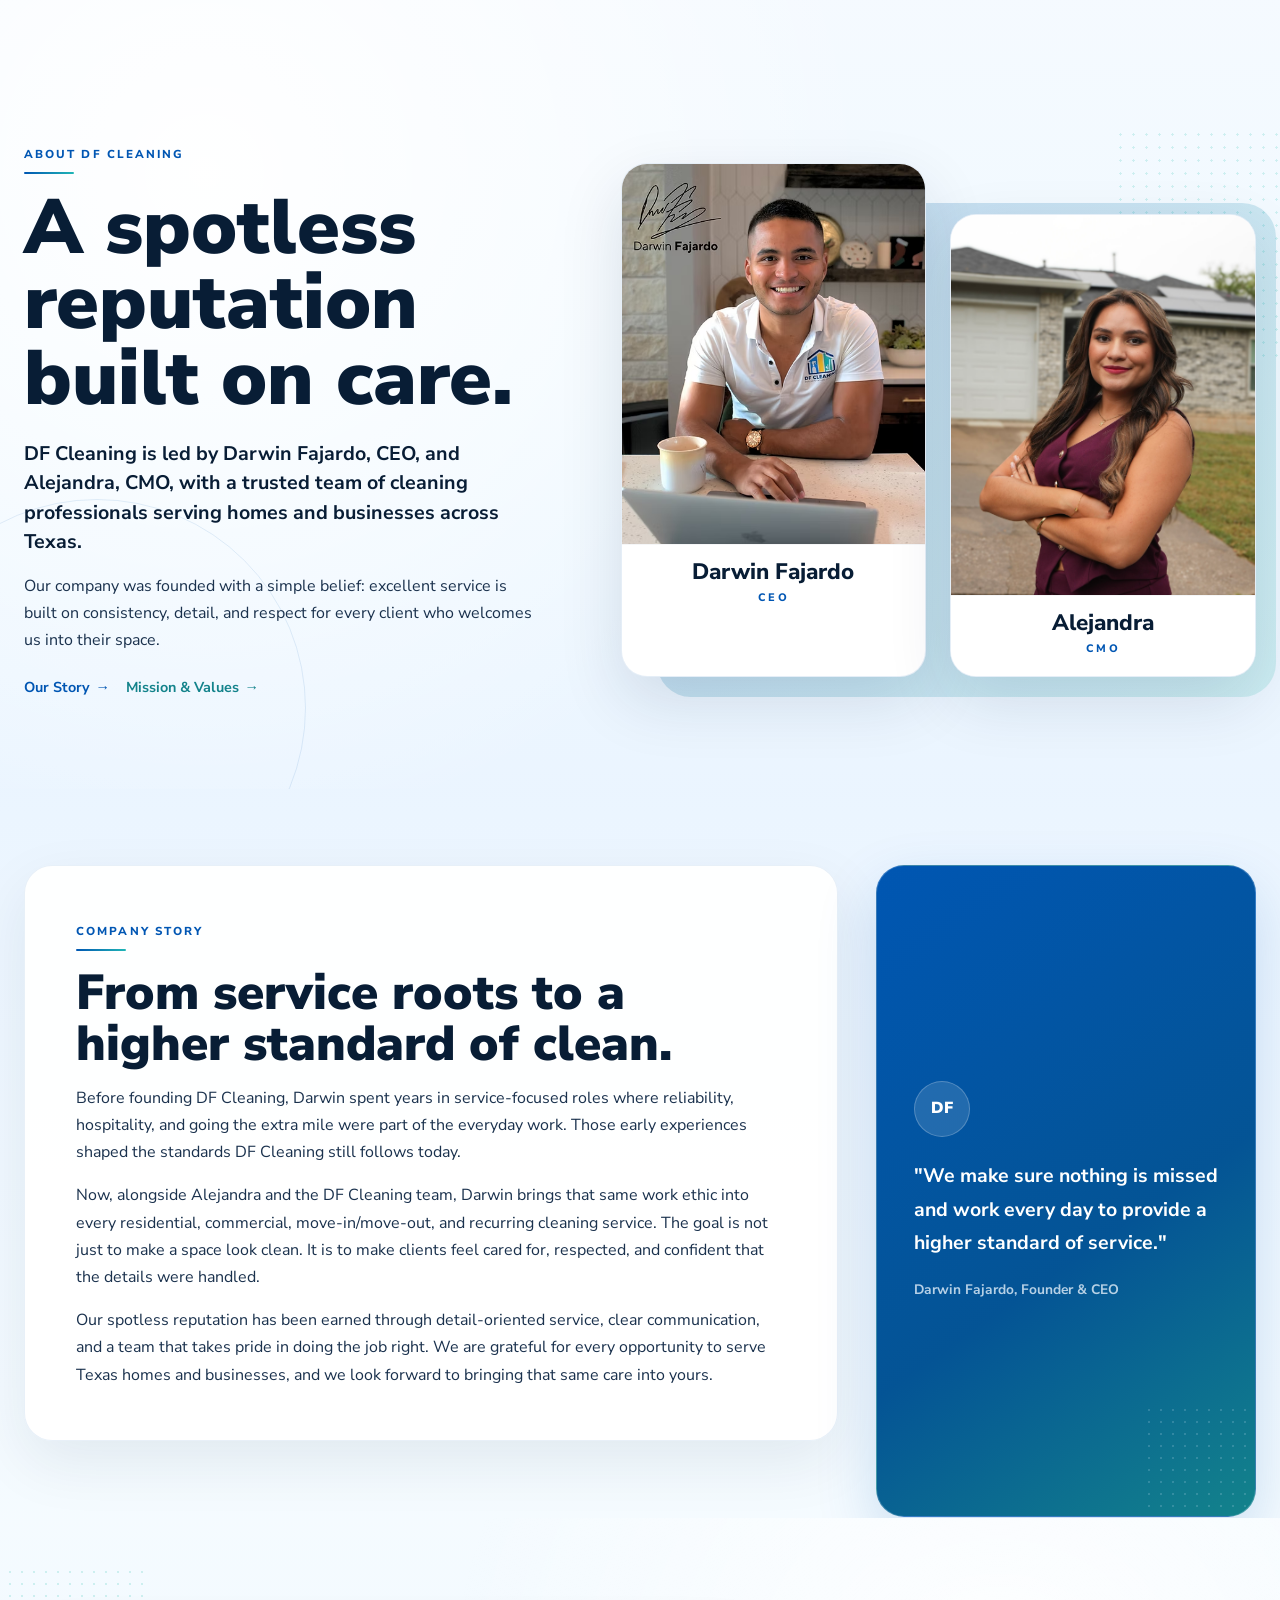
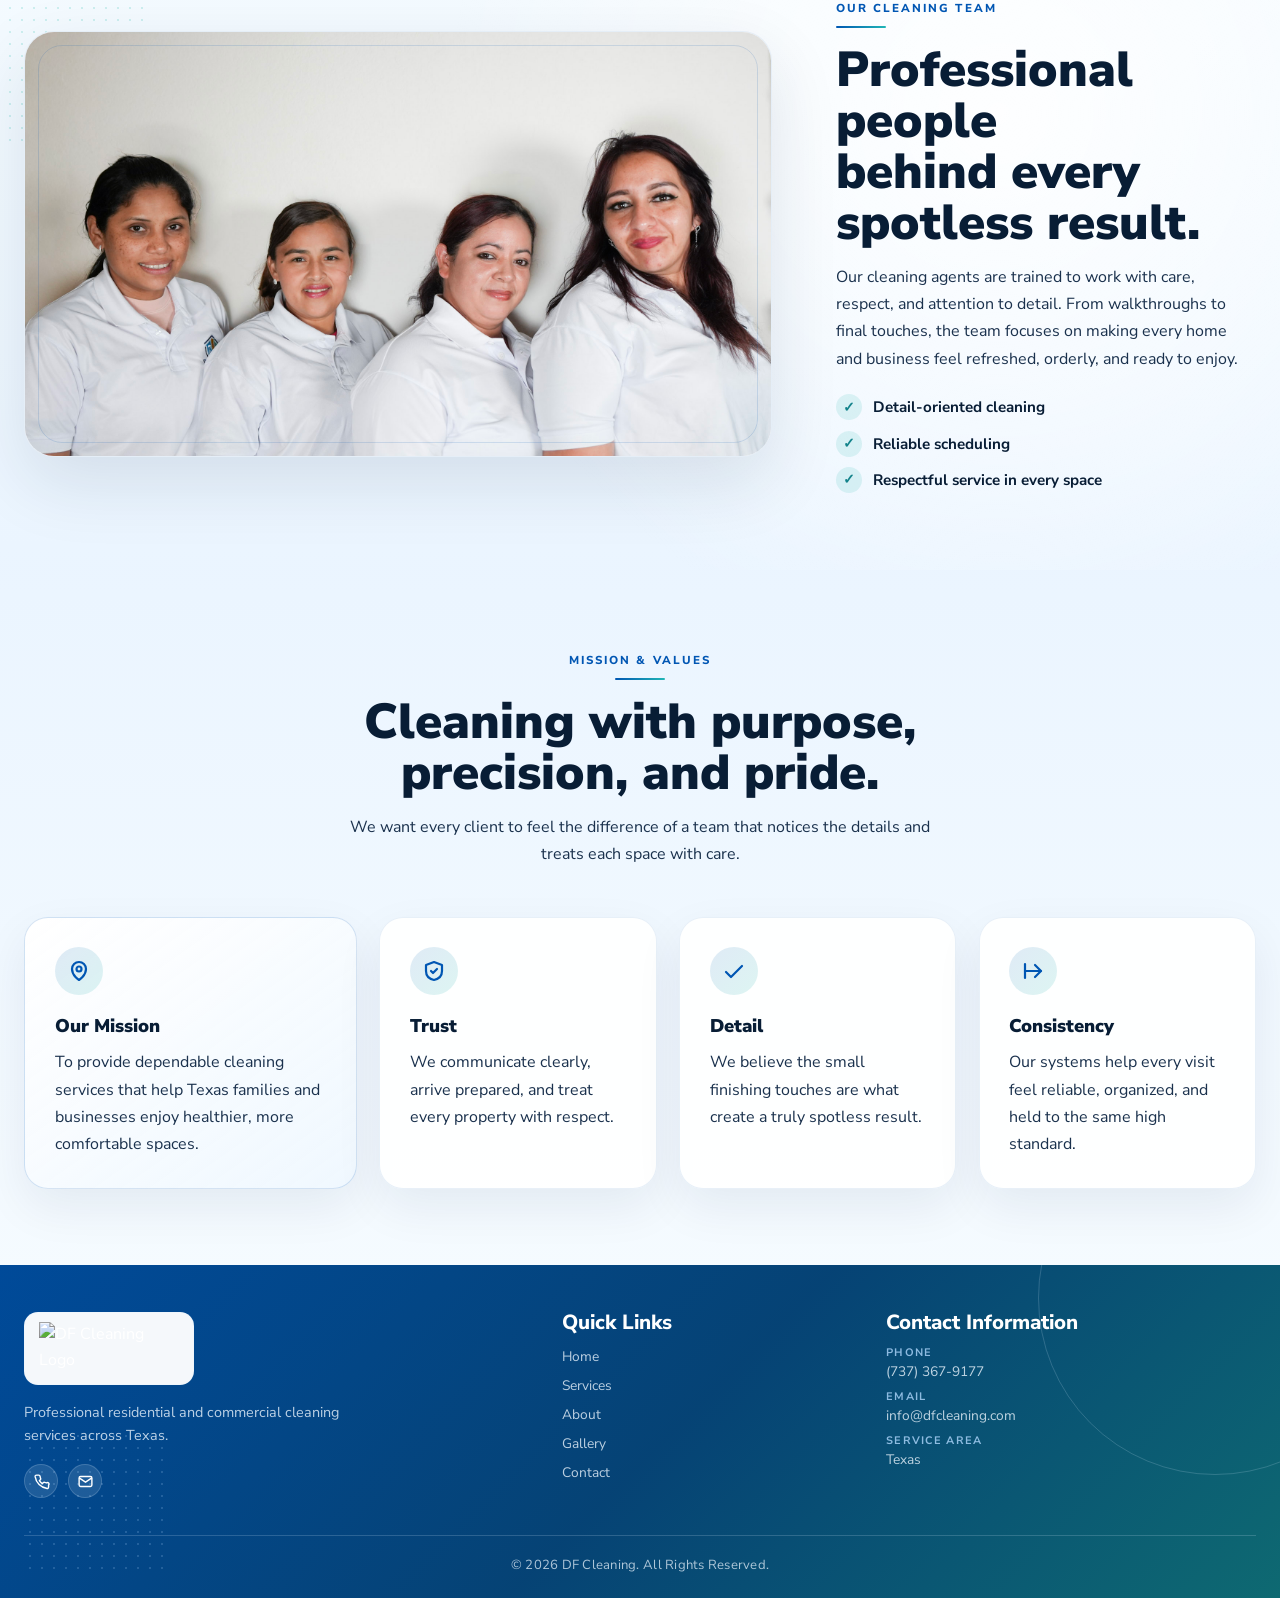
==== commit 4f07cc93: "Revamp About page and update site typography" ====
--- a/about.html
+++ b/about.html
@@ -4,161 +4,195 @@
   <meta charset="UTF-8">
   <meta name="viewport" content="width=device-width, initial-scale=1.0">
   <title>About Us | DF Cleaning</title>
-  <meta name="description" content="Learn more about DF Cleaning, our values, our team, and our commitment to providing spotless services across Texas.">
+  <meta name="description" content="Learn about DF Cleaning, our leadership, our team, and the values behind our spotless reputation across Texas.">
   <link rel="stylesheet" href="css/style.css">
+  <script src="js/header.js" defer></script>
 </head>
 <body>
 
-  <!-- HEADER / NAVIGATION -->
-  <header>
-    <div class="container nav-wrapper">
-      <a href="index.html" class="logo-link" id="logo-home-link" aria-label="DF Cleaning Homepage">
-        <img src="assets/logo.png" alt="DF Cleaning Logo">
-      </a>
-
-      <nav class="main-nav" id="main-navigation" aria-label="Primary Navigation">
-        <ul class="nav-list">
-          <li class="nav-item">
-            <a href="index.html" class="nav-link">HOME</a>
-          </li>
-          <li class="nav-item">
-            <a href="services.html" class="nav-link">SERVICES</a>
-          </li>
-          <li class="nav-item">
-            <a href="about.html" class="nav-link" aria-current="page">ABOUT</a>
-          </li>
-          <li class="nav-item">
-            <a href="gallery.html" class="nav-link">GALLERY</a>
-          </li>
-          <li class="nav-item">
-            <a href="estimate.html" class="nav-link">CONTACT</a>
-          </li>
-        </ul>
-      </nav>
-
-      <div class="header-actions">
-        <a href="tel:+18005550199" class="btn btn-outline" id="header-call-btn">
-          <svg width="16" height="16" viewBox="0 0 24 24" fill="none" stroke="currentColor" stroke-width="2.5" stroke-linecap="round" stroke-linejoin="round" aria-hidden="true">
-            <path d="M22 16.92v3a2 2 0 0 1-2.18 2 19.79 19.79 0 0 1-8.63-3.07 19.5 19.5 0 0 1-6-6 19.79 19.79 0 0 1-3.07-8.67A2 2 0 0 1 4.11 2h3a2 2 0 0 1 2 1.72 12.84 12.84 0 0 0 .7 2.81 2 2 0 0 1-.45 2.11L8.09 9.91a16 16 0 0 0 6 6l1.27-1.27a2 2 0 0 1 2.11-.45 12.84 12.84 0 0 0 2.81.7A2 2 0 0 1 22 16.92z"></path>
-          </svg>
-          Call Us
-        </a>
-        <a href="estimate.html" class="btn btn-primary" id="header-estimate-btn">
-          <svg width="16" height="16" viewBox="0 0 24 24" fill="none" stroke="currentColor" stroke-width="2.5" stroke-linecap="round" stroke-linejoin="round" aria-hidden="true">
-            <rect x="3" y="4" width="18" height="18" rx="2" ry="2"></rect>
-            <line x1="16" y1="2" x2="16" y2="6"></line>
-            <line x1="8" y1="2" x2="8" y2="6"></line>
-            <line x1="3" y1="10" x2="21" y2="10"></line>
-          </svg>
-          Get Estimate
-        </a>
-      </div>
-
-      <button class="menu-toggle" id="mobile-menu-toggle" aria-label="Toggle navigation menu" aria-expanded="false" aria-controls="main-navigation">
-        <span></span>
-        <span></span>
-        <span></span>
-      </button>
-    </div>
-  </header>
+  <site-header root-path=""></site-header>
 
   <main>
-    <!-- PAGE HEADER -->
-    <section class="page-header">
-      <div class="container">
-        <h1 class="page-title">About Us</h1>
-        <nav class="page-breadcrumbs" aria-label="Breadcrumb">
-          <a href="index.html">Home</a>
-          <span class="breadcrumbs-separator">/</span>
-          <span class="breadcrumbs-active">About Us</span>
-        </nav>
+    <section class="about-hero" aria-labelledby="about-title">
+      <div class="container about-hero-grid">
+        <div class="about-hero-copy">
+          <span class="about-kicker">About DF Cleaning</span>
+          <h1 class="about-hero-title" id="about-title">A spotless reputation built on care.</h1>
+          <p class="about-hero-lede">DF Cleaning is led by Darwin Fajardo, CEO, and Alejandra, CMO, with a trusted team of cleaning professionals serving homes and businesses across Texas.</p>
+          <p>Our company was founded with a simple belief: excellent service is built on consistency, detail, and respect for every client who welcomes us into their space.</p>
+          <div class="about-hero-actions" aria-label="About page quick links">
+            <a class="about-text-link" href="#company-story">Our Story <span aria-hidden="true">&rarr;</span></a>
+            <a class="about-text-link about-text-link--muted" href="#mission-values">Mission &amp; Values <span aria-hidden="true">&rarr;</span></a>
+          </div>
+        </div>
+
+        <div class="about-leadership" aria-label="DF Cleaning leadership">
+          <article class="about-leader-card about-leader-card--darwin">
+            <picture>
+              <source srcset="assets/darwin-fajardo.avif" type="image/avif">
+              <img src="assets/darwin.jpg" alt="Darwin Fajardo, CEO of DF Cleaning">
+            </picture>
+            <div class="about-leader-meta">
+              <h2>Darwin Fajardo</h2>
+              <p>CEO</p>
+            </div>
+          </article>
+
+          <article class="about-leader-card about-leader-card--alejandra">
+            <img src="assets/alejandra-about.jpg" alt="Alejandra, CMO of DF Cleaning">
+            <div class="about-leader-meta">
+              <h2>Alejandra</h2>
+              <p>CMO</p>
+            </div>
+          </article>
+        </div>
       </div>
     </section>
 
-    <!-- ABOUT SECTION -->
-    <section class="section-padding">
-      <div class="container" style="max-inline-size: 800px;">
-        <div class="section-title-wrapper" style="text-align: left; margin-block-end: 2.5rem;">
-          <span class="section-subtitle">Our Story</span>
-          <h2 class="section-title">We Are Passionate About Cleaning</h2>
-        </div>
-        
-        <!-- Placeholder content for user to expand -->
-        <p style="margin-block-end: 1.5rem; font-size: 1.1rem; color: var(--color-text-main); font-weight: 500;">
-          Welcome to DF Cleaning! We are dedicated to transforming your spaces into pristine, welcoming environments. Our team of experienced cleaning professionals is committed to delivering outstanding results with every single visit.
-        </p>
-        
-        <p style="margin-block-end: 2.5rem; color: var(--color-gray-dark);">
-          DF Cleaning was founded with a simple goal: to provide high-quality, reliable, and thorough cleaning services for both residential homes and commercial businesses across Texas. We believe that a clean environment leads to a happier, healthier, and more productive life. That's why we focus on attention to detail, using the best products and techniques to ensure every corner is spotless.
-        </p>
-
-        <div style="background-color: var(--color-white); border-radius: 12px; padding: 2.5rem; border: 1px solid var(--color-border); box-shadow: var(--shadow-sm); margin-block-end: 3rem;">
-          <h3 style="margin-block-end: 1rem; font-family: var(--font-sans); color: var(--color-navy-dark);">Our Core Mission</h3>
-          <p style="color: var(--color-gray-dark);">
-            To offer unmatched cleaning services that let you spend your time on what truly matters. We strive for excellence, integrity, and absolute customer satisfaction.
-          </p>
+    <section class="about-story" id="company-story" aria-labelledby="story-title">
+      <div class="container about-story-grid">
+        <div class="about-story-card">
+          <span class="about-kicker">Company Story</span>
+          <h2 id="story-title">From service roots to a higher standard of clean.</h2>
+          <p>Before founding DF Cleaning, Darwin spent years in service-focused roles where reliability, hospitality, and going the extra mile were part of the everyday work. Those early experiences shaped the standards DF Cleaning still follows today.</p>
+          <p>Now, alongside Alejandra and the DF Cleaning team, Darwin brings that same work ethic into every residential, commercial, move-in/move-out, and recurring cleaning service. The goal is not just to make a space look clean. It is to make clients feel cared for, respected, and confident that the details were handled.</p>
+          <p>Our spotless reputation has been earned through detail-oriented service, clear communication, and a team that takes pride in doing the job right. We are grateful for every opportunity to serve Texas homes and businesses, and we look forward to bringing that same care into yours.</p>
         </div>
 
-        <h3 style="margin-block-end: 1.5rem; font-family: var(--font-sans); color: var(--color-navy-dark);">Our Core Values</h3>
-        <ul style="display: flex; flex-direction: column; gap: 1rem; color: var(--color-gray-dark);">
-          <li style="display: flex; gap: 0.75rem; align-items: flex-start;">
-            <svg width="20" height="20" viewBox="0 0 24 24" fill="none" stroke="var(--color-blue)" stroke-width="3" stroke-linecap="round" stroke-linejoin="round" style="flex-shrink: 0; margin-block-start: 2px;">
-              <polyline points="20 6 9 17 4 12"></polyline>
-            </svg>
-            <strong>Integrity First:</strong> We build long-term relationships based on honesty, transparency, and trust.
-          </li>
-          <li style="display: flex; gap: 0.75rem; align-items: flex-start;">
-            <svg width="20" height="20" viewBox="0 0 24 24" fill="none" stroke="var(--color-blue)" stroke-width="3" stroke-linecap="round" stroke-linejoin="round" style="flex-shrink: 0; margin-block-start: 2px;">
-              <polyline points="20 6 9 17 4 12"></polyline>
-            </svg>
-            <strong>Uncompromising Quality:</strong> We pay absolute attention to the details, leaving no spot untouched.
-          </li>
-          <li style="display: flex; gap: 0.75rem; align-items: flex-start;">
-            <svg width="20" height="20" viewBox="0 0 24 24" fill="none" stroke="var(--color-blue)" stroke-width="3" stroke-linecap="round" stroke-linejoin="round" style="flex-shrink: 0; margin-block-start: 2px;">
-              <polyline points="20 6 9 17 4 12"></polyline>
-            </svg>
-            <strong>Reliability:</strong> We respect your schedule and show up on time, fully prepared to clean.
-          </li>
-        </ul>
+        <aside class="about-story-note" aria-label="Founder note">
+          <div class="about-note-mark">DF</div>
+          <p>"We make sure nothing is missed and work every day to provide a higher standard of service."</p>
+          <span>Darwin Fajardo, Founder &amp; CEO</span>
+        </aside>
+      </div>
+    </section>
+
+    <section class="about-team-section" aria-labelledby="team-title">
+      <div class="container about-team-grid">
+        <div class="about-team-photo">
+          <img src="assets/team-cleaners.jpg" alt="DF Cleaning team members in uniform">
+        </div>
+
+        <div class="about-team-copy">
+          <span class="about-kicker">Our Cleaning Team</span>
+          <h2 id="team-title">Professional people behind every spotless result.</h2>
+          <p>Our cleaning agents are trained to work with care, respect, and attention to detail. From walkthroughs to final touches, the team focuses on making every home and business feel refreshed, orderly, and ready to enjoy.</p>
+          <ul class="about-team-list" aria-label="What our team focuses on">
+            <li><span aria-hidden="true">&check;</span> Detail-oriented cleaning</li>
+            <li><span aria-hidden="true">&check;</span> Reliable scheduling</li>
+            <li><span aria-hidden="true">&check;</span> Respectful service in every space</li>
+          </ul>
+        </div>
+      </div>
+    </section>
+
+    <section class="about-values-section" id="mission-values" aria-labelledby="values-title">
+      <div class="container">
+        <div class="about-values-header">
+          <span class="about-kicker">Mission &amp; Values</span>
+          <h2 id="values-title">Cleaning with purpose, precision, and pride.</h2>
+          <p>We want every client to feel the difference of a team that notices the details and treats each space with care.</p>
+        </div>
+
+        <div class="about-values-grid">
+          <article class="about-value-card about-value-card--mission">
+            <span class="about-value-icon" aria-hidden="true">
+              <svg width="24" height="24" viewBox="0 0 24 24" fill="none" stroke="currentColor" stroke-width="2.2" stroke-linecap="round" stroke-linejoin="round">
+                <path d="M12 21s-7-4.35-7-11a7 7 0 0 1 14 0c0 6.65-7 11-7 11z"></path>
+                <circle cx="12" cy="10" r="2.5"></circle>
+              </svg>
+            </span>
+            <h3>Our Mission</h3>
+            <p>To provide dependable cleaning services that help Texas families and businesses enjoy healthier, more comfortable spaces.</p>
+          </article>
+
+          <article class="about-value-card">
+            <span class="about-value-icon" aria-hidden="true">
+              <svg width="24" height="24" viewBox="0 0 24 24" fill="none" stroke="currentColor" stroke-width="2.2" stroke-linecap="round" stroke-linejoin="round">
+                <path d="m9 12 2 2 4-4"></path>
+                <path d="M12 3 4 6v6c0 5 3.5 8 8 9 4.5-1 8-4 8-9V6l-8-3z"></path>
+              </svg>
+            </span>
+            <h3>Trust</h3>
+            <p>We communicate clearly, arrive prepared, and treat every property with respect.</p>
+          </article>
+
+          <article class="about-value-card">
+            <span class="about-value-icon" aria-hidden="true">
+              <svg width="24" height="24" viewBox="0 0 24 24" fill="none" stroke="currentColor" stroke-width="2.2" stroke-linecap="round" stroke-linejoin="round">
+                <path d="M20 7 9 18l-5-5"></path>
+              </svg>
+            </span>
+            <h3>Detail</h3>
+            <p>We believe the small finishing touches are what create a truly spotless result.</p>
+          </article>
+
+          <article class="about-value-card">
+            <span class="about-value-icon" aria-hidden="true">
+              <svg width="24" height="24" viewBox="0 0 24 24" fill="none" stroke="currentColor" stroke-width="2.2" stroke-linecap="round" stroke-linejoin="round">
+                <path d="M4 19V5"></path>
+                <path d="M4 12h16"></path>
+                <path d="m14 6 6 6-6 6"></path>
+              </svg>
+            </span>
+            <h3>Consistency</h3>
+            <p>Our systems help every visit feel reliable, organized, and held to the same high standard.</p>
+          </article>
+        </div>
       </div>
     </section>
   </main>
 
-  <!-- FOOTER -->
   <footer class="main-footer">
     <div class="container">
       <div class="footer-grid">
-        <div>
-          <img src="assets/logo.svg" alt="DF Cleaning Logo" width="180" height="45" style="margin-block-end: 1.5rem; filter: brightness(0) invert(1);">
-          <p style="color: rgba(255, 255, 255, 0.7); max-inline-size: 300px;">Providing premium residential and commercial cleaning services across Texas. Our reputation is spotless.</p>
+        <div class="footer-brand">
+          <a href="index.html" class="footer-logo-link" aria-label="DF Cleaning Homepage">
+            <img src="assets/logo2.png" alt="DF Cleaning Logo">
+          </a>
+          <p>Professional residential and commercial cleaning services across Texas.</p>
+          <div class="footer-socials" aria-label="Quick contact links">
+            <a href="tel:+17373679177" aria-label="Call DF Cleaning">
+              <svg width="17" height="17" viewBox="0 0 24 24" fill="none" stroke="currentColor" stroke-width="2" aria-hidden="true">
+                <path d="M22 16.92v3a2 2 0 0 1-2.18 2A19.79 19.79 0 0 1 3 5.18 2 2 0 0 1 5 3h3a2 2 0 0 1 2 1.72 12.84 12.84 0 0 0 .7 2.81 2 2 0 0 1-.45 2.11L9 10.9a16 16 0 0 0 4.1 4.1l1.26-1.25a2 2 0 0 1 2.11-.45 12.84 12.84 0 0 0 2.81.7A2 2 0 0 1 22 16.92z"></path>
+              </svg>
+            </a>
+            <a href="mailto:info@dfcleaning.com" aria-label="Email DF Cleaning">
+              <svg width="17" height="17" viewBox="0 0 24 24" fill="none" stroke="currentColor" stroke-width="2" aria-hidden="true">
+                <rect x="3" y="5" width="18" height="14" rx="2"></rect>
+                <path d="m3 7 9 6 9-6"></path>
+              </svg>
+            </a>
+          </div>
         </div>
 
-        <div>
-          <h3 style="color: var(--color-white); font-size: 1.1rem; margin-block-end: 1.5rem; font-family: var(--font-sans);">Quick Links</h3>
-          <ul style="display: flex; flex-direction: column; gap: 0.75rem;">
-            <li><a href="index.html" style="color: rgba(255, 255, 255, 0.7); transition: color var(--transition-speed);" onmouseover="this.style.color='var(--color-yellow)'" onmouseout="this.style.color='rgba(255,255,255,0.7)'">Home</a></li>
-            <li><a href="about.html" style="color: rgba(255, 255, 255, 0.7); transition: color var(--transition-speed);" onmouseover="this.style.color='var(--color-yellow)'" onmouseout="this.style.color='rgba(255,255,255,0.7)'">About Us</a></li>
-            <li><a href="services.html" style="color: rgba(255, 255, 255, 0.7); transition: color var(--transition-speed);" onmouseover="this.style.color='var(--color-yellow)'" onmouseout="this.style.color='rgba(255,255,255,0.7)'">Services</a></li>
-            <li><a href="gallery.html" style="color: rgba(255, 255, 255, 0.7); transition: color var(--transition-speed);" onmouseover="this.style.color='var(--color-yellow)'" onmouseout="this.style.color='rgba(255,255,255,0.7)'">Gallery</a></li>
-            <li><a href="estimate.html" style="color: rgba(255, 255, 255, 0.7); transition: color var(--transition-speed);" onmouseover="this.style.color='var(--color-yellow)'" onmouseout="this.style.color='rgba(255,255,255,0.7)'">Get Estimate</a></li>
+        <nav class="footer-column" aria-label="Footer quick links">
+          <h3>Quick Links</h3>
+          <ul>
+            <li><a href="index.html">Home</a></li>
+            <li><a href="services.html">Services</a></li>
+            <li><a href="about.html">About</a></li>
+            <li><a href="gallery.html">Gallery</a></li>
+            <li><a href="estimate.html">Contact</a></li>
           </ul>
-        </div>
+        </nav>
 
-        <div>
-          <h3 style="color: var(--color-white); font-size: 1.1rem; margin-block-end: 1.5rem; font-family: var(--font-sans);">Contact Us</h3>
-          <p style="color: rgba(255, 255, 255, 0.7); margin-block-end: 0.75rem;">Texas, USA</p>
-          <p style="color: rgba(255, 255, 255, 0.7); margin-block-end: 0.75rem;">Phone: <a href="tel:+18005550199" style="color: var(--color-yellow);">1-800-555-0199</a></p>
-          <p style="color: rgba(255, 255, 255, 0.7);">Email: <a href="mailto:info@dfcleaning.com" style="color: var(--color-yellow);">info@dfcleaning.com</a></p>
+        <div class="footer-column">
+          <h3>Contact Information</h3>
+          <ul>
+            <li><span>Phone</span><a href="tel:+17373679177">(737) 367-9177</a></li>
+            <li><span>Email</span><a href="mailto:info@dfcleaning.com">info@dfcleaning.com</a></li>
+            <li><span>Service Area</span><span>Texas</span></li>
+          </ul>
         </div>
       </div>
 
       <div class="footer-bottom">
-        <p>&copy; 2026 DF Cleaning. All rights reserved.</p>
-        <p>Built with care by Priyanka & Kaylee</p>
+        <p>&copy; 2026 DF Cleaning. All Rights Reserved.</p>
       </div>
     </div>
   </footer>
 
-  <script src="js/main.js"></script>
+  <script src="js/main.js?v=about-revamp"></script>
 </body>
 </html>
--- a/css/style.css
+++ b/css/style.css
@@ -1,4 +1,4 @@
-@import url('https://fonts.googleapis.com/css2?family=Montserrat:wght@300;400;500;600;700&family=Playfair+Display:ital,wght@0,400;0,500;0,600;1,400;1,500&display=swap');
+@import url('https://fonts.googleapis.com/css2?family=Nunito+Sans:wght@300;400;500;600;700;800;900&display=swap');
 
 /* ==========================================================================
    CASCADE LAYERS DEFINITION
@@ -45,6 +45,9 @@
     --color-blue-hover: hsl(211, 100%, 30%);
     --color-blue-light: hsl(210, 100%, 96%);
     --color-blue-light-hover: hsl(210, 100%, 92%);
+    --color-ice: hsl(203, 100%, 97%);
+    --color-teal: hsl(180, 70%, 42%);
+    --color-teal-dark: hsl(184, 76%, 31%);
     
     --color-yellow: hsl(42, 100%, 50%);
     --color-yellow-hover: hsl(42, 100%, 45%);
@@ -57,9 +60,9 @@
     --color-border: hsl(210, 16%, 93%);
     
     /* Typography */
-    --font-sans: 'Montserrat', -apple-system, BlinkMacSystemFont, "Segoe UI", Roboto, sans-serif;
-    --font-body: 'Montserrat', -apple-system, BlinkMacSystemFont, "Segoe UI", Roboto, sans-serif;
-    --font-serif: 'Playfair Display', Georgia, serif;
+    --font-sans: 'Nunito Sans', -apple-system, BlinkMacSystemFont, "Segoe UI", Roboto, sans-serif;
+    --font-body: 'Nunito Sans', -apple-system, BlinkMacSystemFont, "Segoe UI", Roboto, sans-serif;
+    --font-serif: 'Nunito Sans', -apple-system, BlinkMacSystemFont, "Segoe UI", Roboto, sans-serif;
     
     /* Spacing & Layout */
     --transition-speed: 0.3s;
@@ -83,14 +86,15 @@
   h1, h2, h3, h4, h5, h6 {
     font-family: var(--font-sans);
     color: var(--color-navy-dark);
-    font-weight: 700;
+    font-weight: 800;
   }
 
   /* Accessible outline-focus styling */
   button:focus-visible,
   a:focus-visible,
   input:focus-visible,
-  select:focus-visible {
+  select:focus-visible,
+  textarea:focus-visible {
     outline: 3px solid var(--color-blue);
     outline-offset: 3px;
   }
@@ -107,7 +111,7 @@
     background-color: transparent;
     backdrop-filter: none;
     position: absolute;
-    top: 0;
+    top: 24px; /* Move entire navbar row down ~10-15px */
     left: 0;
     width: 100%;
     z-index: 100;
@@ -124,29 +128,57 @@
 
   /* Footer Layout */
   .main-footer {
-    background-color: var(--color-navy-dark);
+    background: linear-gradient(135deg, hsl(211, 100%, 30%) 0%, hsl(207, 91%, 24%) 52%, hsl(185, 78%, 25%) 100%);
     color: var(--color-white);
-    padding-block: 4rem 2rem;
-    margin-block-start: 4rem;
+    margin-block-start: 0;
+    overflow: hidden;
+    padding-block: clamp(2.3rem, 3.6vw, 3.25rem) 1.35rem;
+    position: relative;
+  }
+
+  .main-footer::before {
+    content: "";
+    position: absolute;
+    inset-block-start: -9rem;
+    inset-inline-end: -7rem;
+    inline-size: 22rem;
+    block-size: 22rem;
+    border: 1px solid rgba(221, 239, 255, 0.18);
+    border-radius: 50%;
+    pointer-events: none;
+  }
+
+  .main-footer::after {
+    content: "";
+    position: absolute;
+    inset-block-end: 1.5rem;
+    inset-inline-start: 1.5rem;
+    inline-size: 9rem;
+    block-size: 9rem;
+    background-image: radial-gradient(rgba(180, 218, 255, 0.28) 1.2px, transparent 1.2px);
+    background-size: 12px 12px;
+    opacity: 0.65;
+    pointer-events: none;
   }
 
   .footer-grid {
     display: grid;
-    grid-template-columns: repeat(auto-fit, minmax(250px, 1fr));
-    gap: 3rem;
-    margin-block-end: 3rem;
+    gap: clamp(1.8rem, 4vw, 4rem);
+    grid-template-columns: minmax(260px, 1.25fr) minmax(160px, 0.7fr) minmax(240px, 0.95fr);
+    margin-block-end: clamp(1.65rem, 3vw, 2.3rem);
+    position: relative;
+    z-index: 1;
   }
 
   .footer-bottom {
-    border-block-start: 1px solid rgba(255, 255, 255, 0.1);
-    padding-block-start: 2rem;
-    display: flex;
-    justify-content: space-between;
-    align-items: center;
-    flex-wrap: wrap;
-    gap: 1rem;
-    font-size: 0.9rem;
-    color: rgba(255, 255, 255, 0.6);
+    border-block-start: 1px solid rgba(221, 239, 255, 0.18);
+    color: rgba(239, 247, 255, 0.72);
+    font-size: 0.82rem;
+    letter-spacing: 0.02em;
+    padding-block-start: 1.2rem;
+    position: relative;
+    text-align: center;
+    z-index: 1;
   }
 }
 
@@ -156,7 +188,10 @@
     display: flex;
     align-items: center;
     inline-size: auto;
-    block-size: 110px;
+    block-size: 75px; /* Increase logo size ~5-10% */
+    margin-inline-start: -1.5rem; /* Shift slightly more left */
+    position: relative;
+    top: -3px; /* Nudge up a touch higher to align text in navbar */
     transition: transform var(--transition-speed);
   }
 
@@ -210,7 +245,7 @@
     position: relative;
   }
 
-  .nav-link[aria-current="page"]::after {
+  .nav-link[aria-current="page"]::before {
     content: "";
     position: absolute;
     bottom: -6px;
@@ -288,7 +323,7 @@
     justify-content: center;
     gap: 0.5rem;
     padding: 0.7rem 1.5rem;
-    border-radius: 6px;
+    border-radius: 8px;
     font-family: var(--font-sans);
     font-size: 0.82rem;
     font-weight: 500;
@@ -309,7 +344,7 @@
   .btn-outline {
     background-color: transparent;
     color: var(--color-blue);
-    border: 1.5px solid var(--color-blue);
+    border: 1px solid rgba(0, 86, 179, 0.35);
   }
 
   .btn-outline:hover {
@@ -362,17 +397,17 @@
 
   /* Hero Section */
   .hero-section {
-    background-image: linear-gradient(to bottom, rgba(219, 234, 254, 0.2) 0%, rgba(241, 245, 249, 0.05) 60%), url('../assets/hero-v3.jpg');
+    background-image: radial-gradient(circle at 50% 28%, rgba(255, 255, 255, 0.45) 0%, rgba(255, 255, 255, 0) 45%), linear-gradient(to bottom, rgba(219, 234, 254, 0.08) 0%, rgba(255, 255, 255, 0) 100%), url('../assets/hero-v5.png');
     background-repeat: no-repeat;
-    background-position: center bottom;
+    background-position: center 32%; /* Shift mansion down slightly more to support larger spacing */
     background-size: cover;
     height: 100dvh;
     display: flex;
     flex-direction: column;
     justify-content: flex-start;
     align-items: center;
-    padding-block-start: 8.5rem;
-    padding-block-end: 52vh; /* Constrains content to sky and above the house */
+    padding-block-start: 8.5rem; /* Adjusted space between hero text and nav bar */
+    padding-block-end: 38vh; /* Balanced padding to keep layout in a single frame */
     text-align: center;
     position: relative;
     overflow: hidden;
@@ -386,39 +421,41 @@
     color: var(--color-blue);
     letter-spacing: 4px;
     text-transform: uppercase;
-    margin-block-end: 0.35rem;
+    margin-block-end: 0.35rem; /* Reduced spacing */
     display: inline-block;
   }
 
   .hero-title {
     font-family: var(--font-serif);
-    font-size: clamp(1.8rem, 1.2rem + 2.5vw, 3.2rem);
-    line-height: 1.15;
-    font-weight: 400;
+    font-size: clamp(2.8rem, 2rem + 4.2vw, 5rem); /* Increased headline size to be larger and bold */
+    line-height: 0.96;
+    font-weight: 900;
+    letter-spacing: 0;
     color: var(--color-navy-dark);
-    margin-block-end: 0.75rem;
-    max-inline-size: 900px;
+    margin-block-end: 1.5rem; /* Increased spacing between title and description */
+    max-inline-size: 1000px;
     margin-inline: auto;
     text-wrap: balance;
   }
 
   .hero-title em {
     font-family: var(--font-serif);
-    font-style: italic;
-    font-weight: 400;
+    font-style: normal;
+    font-weight: 900;
     color: var(--color-navy-dark);
     position: relative;
     white-space: nowrap;
     display: inline-block;
+    margin-block-start: 0.2rem; /* Slightly reduced margin */
   }
 
   .hero-title em::after {
     content: "";
     position: absolute;
     left: 0;
-    bottom: 8px;
+    bottom: 4px;
     width: 100%;
-    height: 4px;
+    height: 3px;
     background-color: var(--color-yellow);
     z-index: -1;
     transform: skewX(-15deg);
@@ -427,12 +464,12 @@
 
   .hero-desc {
     font-family: var(--font-sans);
-    font-size: clamp(0.85rem, 0.75rem + 0.2vw, 0.95rem);
+    font-size: clamp(0.85rem, 0.8rem + 0.1vw, 1.05rem); /* Slightly smaller for better layout fit */
     font-weight: 400;
     color: var(--color-gray-dark);
-    max-inline-size: 720px;
+    max-inline-size: 750px;
     margin-inline: auto;
-    margin-block-end: 1.5rem;
+    margin-block-end: 0.8rem; /* Reduced spacing */
     text-wrap: pretty;
   }
 
@@ -442,6 +479,900 @@
     gap: 1.25rem;
     margin-block-end: 0;
     flex-wrap: wrap;
+  }
+
+  /* Team Preview */
+  .team-preview {
+    background: radial-gradient(circle at 18% 26%, rgba(255, 255, 255, 0.94) 0%, rgba(255, 255, 255, 0.38) 24%, transparent 44%), linear-gradient(180deg, hsl(210, 100%, 98%) 0%, var(--color-ice) 45%, hsl(210, 100%, 96%) 100%);
+    overflow: hidden;
+    padding-block: clamp(4.25rem, 6vw, 6.25rem) clamp(4rem, 5.6vw, 5.75rem);
+    position: relative;
+  }
+
+  .team-preview::before {
+    content: "";
+    position: absolute;
+    inset-block-start: 2rem;
+    inset-inline-end: clamp(-3rem, -4vw, -1rem);
+    inline-size: clamp(9rem, 17vw, 15rem);
+    block-size: clamp(9rem, 17vw, 15rem);
+    background-image: radial-gradient(rgba(20, 184, 166, 0.22) 1.35px, transparent 1.35px);
+    background-size: 13px 13px;
+    opacity: 0.8;
+    pointer-events: none;
+  }
+
+  .team-preview::after {
+    content: "";
+    position: absolute;
+    inset-block-end: -6rem;
+    inset-inline-start: -5rem;
+    inline-size: 22rem;
+    block-size: 22rem;
+    border: 1px solid rgba(0, 86, 179, 0.1);
+    border-radius: 50%;
+    pointer-events: none;
+  }
+
+  .team-preview .container {
+    align-items: center;
+    display: grid;
+    gap: clamp(2.25rem, 5vw, 4.5rem);
+    grid-template-columns: minmax(250px, 0.72fr) minmax(590px, 1.42fr);
+    position: relative;
+    z-index: 1;
+  }
+
+  .team-preview-header {
+    margin: 0;
+    max-inline-size: 420px;
+    position: relative;
+    text-align: left;
+  }
+
+  .team-preview-header::before {
+    content: "";
+    display: block;
+    inline-size: 54px;
+    block-size: 3px;
+    background: linear-gradient(90deg, var(--color-blue), var(--color-teal));
+    border-radius: 999px;
+    margin-block-end: 1.15rem;
+  }
+
+  .team-preview-title {
+    color: var(--color-navy-dark);
+    font-family: var(--font-serif);
+    font-size: clamp(2.25rem, 1.8rem + 2vw, 3.35rem);
+    font-weight: 800;
+    letter-spacing: 0;
+    line-height: 1.08;
+    max-inline-size: 430px;
+    text-wrap: balance;
+  }
+
+  .team-preview-title em {
+    color: var(--color-navy-dark);
+    display: inline;
+    font-family: var(--font-serif);
+    font-style: normal;
+    font-weight: 800;
+  }
+
+  .team-preview-copy {
+    color: var(--color-text-main);
+    font-size: clamp(0.92rem, 0.86rem + 0.22vw, 1rem);
+    line-height: 1.55;
+    margin: 0.9rem 0 0;
+    max-inline-size: 380px;
+    text-wrap: pretty;
+  }
+
+  .team-preview-link {
+    color: var(--color-blue);
+    display: inline-flex;
+    font-family: var(--font-sans);
+    font-size: 0.8rem;
+    font-weight: 600;
+    gap: 0.35rem;
+    letter-spacing: 0.03em;
+    margin-block-start: 1rem;
+    position: relative;
+    transition: transform var(--transition-speed);
+  }
+
+  .team-preview-link:hover {
+    transform: translateX(3px);
+  }
+
+  .team-showcase-grid {
+    align-items: stretch;
+    display: grid;
+    gap: clamp(0.9rem, 1.6vw, 1.4rem);
+    grid-template-columns: minmax(150px, 0.75fr) minmax(300px, 1.6fr) minmax(150px, 0.75fr);
+    isolation: isolate;
+    margin-inline: auto;
+    max-inline-size: 790px;
+    position: relative;
+    width: 100%;
+  }
+
+  .team-showcase-grid::after {
+    content: "";
+    position: absolute;
+    inset-block-end: -1.5rem;
+    inset-inline-end: -1.7rem;
+    inline-size: 104px;
+    block-size: 104px;
+    background-image: radial-gradient(rgba(0, 86, 179, 0.2) 1.35px, transparent 1.35px);
+    background-size: 12px 12px;
+    z-index: -1;
+  }
+
+  .team-person-card,
+  .team-main-photo {
+    background-color: var(--color-white);
+    border: 1px solid rgba(12, 35, 64, 0.07);
+    border-radius: 14px;
+    box-shadow: 0 18px 44px rgba(12, 35, 64, 0.1);
+    overflow: hidden;
+  }
+
+  .team-person-card {
+    display: flex;
+    flex-direction: column;
+    overflow: visible;
+    position: relative;
+  }
+
+  .team-person-card--darwin::before {
+    content: "";
+    position: absolute;
+    inset: -0.9rem 0.55rem 0.9rem -1rem;
+    background: linear-gradient(135deg, rgba(0, 86, 179, 0.22), rgba(219, 234, 254, 0.86));
+    border-radius: 14px;
+    transform: rotate(3deg);
+    z-index: -1;
+  }
+
+  .team-person-card--alejandra::before {
+    content: "";
+    position: absolute;
+    inset: -0.9rem -1rem 0.9rem 0.55rem;
+    background: linear-gradient(225deg, rgba(0, 86, 179, 0.2), rgba(219, 234, 254, 0.82));
+    border-radius: 14px;
+    transform: rotate(-3deg);
+    z-index: -1;
+  }
+
+  .team-person-photo {
+    aspect-ratio: 1 / 1.03;
+    background-color: var(--color-blue-light);
+    border-radius: 14px 14px 0 0;
+    overflow: hidden;
+  }
+
+  .team-person-photo img,
+  .team-main-photo img {
+    block-size: 100%;
+    inline-size: 100%;
+    object-fit: cover;
+  }
+
+  .team-person-card--darwin img {
+    object-position: center 28%;
+  }
+
+  .team-person-card--alejandra img {
+    object-position: center 22%;
+  }
+
+  .team-person-meta {
+    background: rgba(255, 255, 255, 0.97);
+    border-block-start: 1px solid rgba(12, 35, 64, 0.04);
+    padding: 0.58rem 1rem 0.7rem;
+    text-align: center;
+  }
+
+  .team-person-meta h3 {
+    color: var(--color-navy-dark);
+    font-family: var(--font-serif);
+    font-size: clamp(1.25rem, 1.08rem + 0.55vw, 1.55rem);
+    font-weight: 800;
+    letter-spacing: 0;
+    line-height: 0.95;
+    margin-block-end: 0.2rem;
+  }
+
+  .team-person-meta p {
+    color: var(--color-blue);
+    font-family: var(--font-sans);
+    font-size: 0.56rem;
+    font-weight: 600;
+    letter-spacing: 0.28em;
+    line-height: 1.2;
+    text-transform: uppercase;
+  }
+
+  .team-main-photo {
+    aspect-ratio: 1.72 / 1;
+    min-block-size: 100%;
+    margin: 0;
+  }
+
+  .team-main-photo img {
+    object-position: center 68%;
+  }
+
+  /* Client Reviews */
+  .reviews-section {
+    background: radial-gradient(circle at 50% 10%, rgba(255, 255, 255, 0.96) 0%, rgba(255, 255, 255, 0.5) 34%, transparent 58%), linear-gradient(180deg, hsl(210, 100%, 96%) 0%, hsl(190, 80%, 96%) 48%, hsl(207, 100%, 97%) 100%);
+    overflow: hidden;
+    padding-block: clamp(4.1rem, 6vw, 5.8rem) clamp(3.5rem, 5vw, 4.75rem);
+    position: relative;
+  }
+
+  .reviews-section::before {
+    content: "";
+    position: absolute;
+    inset-block-start: 7rem;
+    inset-inline-start: clamp(-3rem, -4vw, -1rem);
+    inline-size: clamp(8rem, 16vw, 14rem);
+    block-size: clamp(8rem, 16vw, 14rem);
+    background-image: radial-gradient(rgba(20, 184, 166, 0.24) 1.35px, transparent 1.35px);
+    background-size: 12px 12px;
+    opacity: 0.72;
+    pointer-events: none;
+  }
+
+  .reviews-section::after {
+    content: "";
+    position: absolute;
+    inset-block-end: -8rem;
+    inset-inline-end: -6rem;
+    inline-size: 26rem;
+    block-size: 26rem;
+    border: 1px solid rgba(0, 86, 179, 0.11);
+    border-radius: 50%;
+    pointer-events: none;
+  }
+
+  .reviews-container {
+    position: relative;
+    z-index: 1;
+  }
+
+  .reviews-container::before {
+    content: "";
+    display: block;
+    inline-size: clamp(54px, 6vw, 84px);
+    block-size: 2px;
+    background: linear-gradient(90deg, var(--color-blue), var(--color-teal));
+    border-radius: 999px;
+    margin: 0 auto clamp(1.05rem, 2vw, 1.55rem);
+  }
+
+  .reviews-header {
+    margin-inline: auto;
+    max-inline-size: 820px;
+    text-align: center;
+  }
+
+  .reviews-title {
+    color: var(--color-navy-dark);
+    font-family: var(--font-serif);
+    font-size: clamp(2.6rem, 2rem + 2.8vw, 4.35rem);
+    font-weight: 800;
+    letter-spacing: 0;
+    line-height: 1;
+    text-wrap: balance;
+  }
+
+  .reviews-subtitle {
+    color: var(--color-text-main);
+    font-size: clamp(0.95rem, 0.9rem + 0.2vw, 1.08rem);
+    line-height: 1.55;
+    margin-block-start: 0.75rem;
+  }
+
+  .reviews-carousel {
+    align-items: center;
+    display: grid;
+    gap: clamp(1rem, 2vw, 1.5rem);
+    grid-template-columns: 56px minmax(0, 900px) 56px;
+    justify-content: center;
+    margin-block-start: clamp(1.65rem, 3vw, 2.25rem);
+  }
+
+  .review-card {
+    align-items: center;
+    background-color: rgba(255, 255, 255, 0.97);
+    border: 1px solid rgba(0, 86, 179, 0.1);
+    border-radius: 28px;
+    box-shadow: 0 24px 70px rgba(12, 35, 64, 0.11);
+    display: flex;
+    flex-direction: column;
+    min-block-size: 300px;
+    padding: clamp(1.5rem, 3vw, 2.35rem) clamp(1.5rem, 4vw, 4rem);
+    text-align: center;
+    transition: opacity 0.22s ease, transform 0.22s ease;
+  }
+
+  .review-card.is-transitioning {
+    opacity: 0;
+    transform: translateY(6px) scale(0.992);
+  }
+
+  .review-avatar {
+    align-items: center;
+    block-size: 64px;
+    border: 1px solid rgba(255, 255, 255, 0.65);
+    border-radius: 50%;
+    box-shadow: 0 12px 24px rgba(12, 35, 64, 0.16);
+    color: var(--color-white);
+    display: flex;
+    font-family: var(--font-sans);
+    font-size: 1.15rem;
+    font-weight: 700;
+    inline-size: 64px;
+    justify-content: center;
+    letter-spacing: 0.04em;
+  }
+
+  .avatar-blue { background: linear-gradient(135deg, hsl(211, 100%, 35%), hsl(211, 70%, 55%)); }
+  .avatar-teal { background: linear-gradient(135deg, hsl(178, 68%, 37%), hsl(188, 78%, 52%)); }
+  .avatar-light-blue { background: linear-gradient(135deg, hsl(207, 88%, 58%), hsl(199, 100%, 72%)); }
+
+  .review-name {
+    color: var(--color-navy-dark);
+    font-size: clamp(1.15rem, 1rem + 0.5vw, 1.45rem);
+    line-height: 1.15;
+    margin-block-start: 0.85rem;
+  }
+
+  .review-date {
+    color: var(--color-gray-dark);
+    font-size: 0.9rem;
+    line-height: 1.2;
+    margin-block-start: 0.25rem;
+  }
+
+  .review-stars {
+    color: var(--color-yellow);
+    font-size: clamp(1.35rem, 1.1rem + 0.8vw, 1.8rem);
+    letter-spacing: 0.08em;
+    line-height: 1;
+    margin-block-start: 0.85rem;
+  }
+
+  .review-text {
+    color: var(--color-text-main);
+    font-size: clamp(0.96rem, 0.9rem + 0.22vw, 1.08rem);
+    line-height: 1.55;
+    margin-block-start: 0.85rem;
+    max-inline-size: 760px;
+    text-wrap: pretty;
+  }
+
+  .review-nav {
+    align-items: center;
+    background-color: rgba(255, 255, 255, 0.8);
+    block-size: 54px;
+    border: 1px solid rgba(0, 86, 179, 0.1);
+    border-radius: 50%;
+    box-shadow: 0 14px 34px rgba(12, 35, 64, 0.1);
+    color: var(--color-blue);
+    cursor: pointer;
+    display: inline-flex;
+    inline-size: 54px;
+    justify-content: center;
+    transition: background-color var(--transition-speed), box-shadow var(--transition-speed), transform var(--transition-speed);
+  }
+
+  .review-nav:hover {
+    background-color: var(--color-white);
+    box-shadow: 0 18px 40px rgba(12, 35, 64, 0.14);
+    transform: translateY(-2px);
+  }
+
+  .review-nav:active {
+    transform: translateY(0);
+  }
+
+  .review-dots {
+    display: flex;
+    gap: 0.55rem;
+    justify-content: center;
+    margin-block-start: 1.05rem;
+  }
+
+  .review-dot {
+    background-color: hsl(212, 20%, 82%);
+    block-size: 10px;
+    border-radius: 50%;
+    cursor: pointer;
+    inline-size: 10px;
+    transition: background-color var(--transition-speed), transform var(--transition-speed);
+  }
+
+  .review-dot[aria-current="true"] {
+    background-color: var(--color-blue);
+    transform: scale(1.15);
+  }
+
+  .ratings-bar {
+    align-items: center;
+    background-color: rgba(255, 255, 255, 0.58);
+    border: 1px solid rgba(0, 86, 179, 0.14);
+    border-radius: 20px;
+    box-shadow: 0 18px 45px rgba(12, 35, 64, 0.06);
+    backdrop-filter: blur(14px);
+    display: grid;
+    gap: 1.25rem;
+    grid-template-columns: 1fr auto 1fr;
+    margin: 1.6rem auto 0;
+    max-inline-size: 900px;
+    padding: 1rem clamp(1.25rem, 3vw, 2.6rem);
+  }
+
+  .rating-source {
+    align-items: center;
+    display: flex;
+    gap: 1rem;
+    justify-content: center;
+  }
+
+  .rating-logo {
+    align-items: center;
+    background-color: var(--color-white);
+    block-size: 54px;
+    border-radius: 50%;
+    box-shadow: 0 10px 24px rgba(12, 35, 64, 0.08);
+    display: inline-flex;
+    flex: 0 0 auto;
+    font-family: var(--font-sans);
+    font-size: 1.7rem;
+    font-weight: 800;
+    inline-size: 54px;
+    justify-content: center;
+  }
+
+  .google-logo {
+    color: transparent;
+    background-image: conic-gradient(from -20deg, #4285f4 0 25%, #34a853 0 48%, #fbbc05 0 68%, #ea4335 0 82%, #4285f4 0 100%);
+    background-clip: text;
+    -webkit-background-clip: text;
+  }
+
+  .facebook-logo {
+    background: linear-gradient(135deg, hsl(211, 100%, 45%), hsl(211, 100%, 62%));
+    color: var(--color-white);
+    font-family: Arial, sans-serif;
+    font-size: 2.2rem;
+    line-height: 1;
+  }
+
+  .rating-score {
+    color: var(--color-navy-dark);
+    font-size: 1.25rem;
+    font-weight: 700;
+    line-height: 1.1;
+  }
+
+  .rating-score span {
+    color: var(--color-yellow);
+    font-size: 0.95rem;
+    letter-spacing: 0.02em;
+  }
+
+  .rating-label {
+    color: var(--color-text-main);
+    font-size: 0.95rem;
+    line-height: 1.35;
+    margin-block-start: 0.2rem;
+  }
+
+  .rating-divider {
+    background-color: rgba(0, 86, 179, 0.16);
+    block-size: 56px;
+    inline-size: 1px;
+  }
+
+  /* Estimate Section */
+  .estimate-section {
+    background: linear-gradient(135deg, hsl(211, 100%, 31%) 0%, hsl(207, 94%, 25%) 48%, hsl(184, 77%, 30%) 100%);
+    overflow: hidden;
+    padding-block: clamp(4.2rem, 6vw, 6.25rem);
+    position: relative;
+  }
+
+  .estimate-section::before {
+    content: "";
+    position: absolute;
+    inset-block-end: -7rem;
+    inset-inline-start: -7rem;
+    inline-size: 26rem;
+    block-size: 26rem;
+    border: 1px solid rgba(221, 239, 255, 0.18);
+    border-radius: 50%;
+    pointer-events: none;
+  }
+
+  .estimate-section::after {
+    content: "";
+    position: absolute;
+    inset-block-start: 3rem;
+    inset-inline-end: clamp(1rem, 5vw, 5rem);
+    inline-size: 12rem;
+    block-size: 12rem;
+    background-image: radial-gradient(rgba(221, 239, 255, 0.24) 1.25px, transparent 1.25px);
+    background-size: 12px 12px;
+    opacity: 0.72;
+    pointer-events: none;
+  }
+
+  .estimate-container {
+    position: relative;
+    z-index: 1;
+  }
+
+  .estimate-container::before {
+    content: none;
+  }
+
+  .estimate-header {
+    margin-inline: auto;
+    max-inline-size: 760px;
+    text-align: center;
+  }
+
+  .estimate-title {
+    color: var(--color-white);
+    font-family: var(--font-serif);
+    font-size: clamp(2.35rem, 1.8rem + 2.45vw, 3.85rem);
+    font-weight: 900;
+    letter-spacing: 0;
+    line-height: 1.02;
+    text-wrap: balance;
+  }
+
+  .estimate-subtitle {
+    color: rgba(239, 247, 255, 0.86);
+    font-size: clamp(0.92rem, 0.86rem + 0.18vw, 1.02rem);
+    line-height: 1.55;
+    margin: 1rem 0 0;
+    max-inline-size: 440px;
+    text-wrap: pretty;
+  }
+
+  .estimate-card {
+    align-items: center;
+    background-color: transparent;
+    border: 0;
+    border-radius: 0;
+    box-shadow: none;
+    display: grid;
+    gap: clamp(2.25rem, 5vw, 5.25rem);
+    grid-template-columns: minmax(280px, 0.86fr) minmax(520px, 1.14fr);
+    margin: 0 auto;
+    max-inline-size: 1160px;
+    padding: 0;
+    position: relative;
+  }
+
+  .estimate-card::before {
+    content: none;
+  }
+
+  .estimate-intro {
+    align-self: center;
+    padding: 0;
+  }
+
+  .estimate-icon {
+    align-items: center;
+    background: rgba(239, 247, 255, 0.12);
+    block-size: 52px;
+    border: 1px solid rgba(239, 247, 255, 0.22);
+    border-radius: 50%;
+    color: var(--color-white);
+    display: inline-flex;
+    inline-size: 52px;
+    justify-content: center;
+    margin-block-end: 1.1rem;
+  }
+
+  .estimate-intro h3 {
+    color: var(--color-navy-dark);
+    font-family: var(--font-serif);
+    font-size: clamp(1.55rem, 1.3rem + 0.75vw, 2rem);
+    font-weight: 800;
+    letter-spacing: 0;
+    line-height: 1.05;
+  }
+
+  .estimate-intro p {
+    color: rgba(239, 247, 255, 0.86);
+    font-size: 0.86rem;
+    line-height: 1.55;
+    margin-block-start: 0.65rem;
+    max-inline-size: 330px;
+  }
+
+  .estimate-service-list {
+    display: grid;
+    gap: 0.58rem;
+    margin-block-start: 1.45rem;
+  }
+
+  .estimate-service-list li {
+    align-items: center;
+    color: var(--color-white);
+    display: flex;
+    font-size: 0.84rem;
+    font-weight: 500;
+    gap: 0.6rem;
+    line-height: 1.3;
+  }
+
+  .estimate-service-list span {
+    align-items: center;
+    background-color: rgba(239, 247, 255, 0.15);
+    block-size: 22px;
+    border-radius: 50%;
+    color: hsl(174, 100%, 72%);
+    display: inline-flex;
+    flex: 0 0 auto;
+    font-size: 0.78rem;
+    font-weight: 700;
+    inline-size: 22px;
+    justify-content: center;
+  }
+
+  .homepage-estimate-form {
+    background-color: rgba(255, 255, 255, 0.97);
+    border: 1px solid rgba(221, 239, 255, 0.72);
+    border-radius: 26px;
+    box-shadow: 0 28px 70px rgba(12, 35, 64, 0.2);
+    display: grid;
+    gap: 0.65rem;
+    padding: clamp(1.25rem, 2.4vw, 2rem);
+  }
+
+  .estimate-form-row {
+    display: grid;
+    gap: 0.65rem;
+  }
+
+  .estimate-form-row--split {
+    grid-template-columns: repeat(2, minmax(0, 1fr));
+  }
+
+  .estimate-field {
+    display: grid;
+    gap: 0.3rem;
+  }
+
+  .estimate-address-field[hidden] {
+    display: none;
+  }
+
+  .estimate-field label {
+    color: hsl(213, 34%, 36%);
+    font-size: 0.64rem;
+    font-weight: 600;
+    letter-spacing: 0.08em;
+    line-height: 1;
+    text-transform: uppercase;
+  }
+
+  .estimate-field input,
+  .estimate-field textarea {
+    background-color: hsl(210, 100%, 99%);
+    border: 1px solid rgba(0, 86, 179, 0.16);
+    border-radius: 13px;
+    color: var(--color-text-main);
+    font-family: var(--font-body);
+    font-size: 0.88rem;
+    inline-size: 100%;
+    min-block-size: 42px;
+    padding: 0.64rem 0.85rem;
+    transition: border-color var(--transition-speed), box-shadow var(--transition-speed), background-color var(--transition-speed);
+  }
+
+  .estimate-field textarea {
+    min-block-size: 78px;
+    resize: vertical;
+  }
+
+  .estimate-field input:focus,
+  .estimate-field textarea:focus {
+    background-color: var(--color-white);
+    border-color: var(--color-blue);
+    box-shadow: 0 0 0 4px rgba(0, 86, 179, 0.09);
+    outline: none;
+  }
+
+  .estimate-toggle-row {
+    align-items: center;
+    display: flex;
+    min-block-size: 30px;
+  }
+
+  .estimate-toggle {
+    align-items: center;
+    color: var(--color-text-main);
+    cursor: pointer;
+    display: inline-flex;
+    font-size: 0.8rem;
+    font-weight: 500;
+    gap: 0.75rem;
+  }
+
+  .estimate-toggle input {
+    block-size: 1px;
+    clip: rect(0 0 0 0);
+    clip-path: inset(50%);
+    inline-size: 1px;
+    overflow: hidden;
+    position: absolute;
+    white-space: nowrap;
+  }
+
+  .estimate-toggle-track {
+    background-color: hsl(214, 28%, 82%);
+    block-size: 24px;
+    border-radius: 999px;
+    box-shadow: inset 0 1px 2px rgba(12, 35, 64, 0.12);
+    inline-size: 44px;
+    position: relative;
+    transition: background-color var(--transition-speed);
+  }
+
+  .estimate-toggle-track::after {
+    background-color: var(--color-white);
+    block-size: 18px;
+    border-radius: 50%;
+    box-shadow: 0 4px 12px rgba(12, 35, 64, 0.18);
+    content: "";
+    inline-size: 18px;
+    inset-block-start: 3px;
+    inset-inline-start: 3px;
+    position: absolute;
+    transition: transform var(--transition-speed);
+  }
+
+  .estimate-toggle input:checked + .estimate-toggle-track {
+    background: linear-gradient(135deg, var(--color-blue), hsl(178, 68%, 43%));
+  }
+
+  .estimate-toggle input:checked + .estimate-toggle-track::after {
+    transform: translateX(20px);
+  }
+
+  .estimate-submit {
+    align-items: center;
+    background: linear-gradient(135deg, hsl(211, 100%, 38%), hsl(211, 100%, 30%));
+    border-radius: 13px;
+    box-shadow: 0 12px 24px rgba(0, 86, 179, 0.22);
+    color: var(--color-white);
+    cursor: pointer;
+    display: inline-flex;
+    font-family: var(--font-sans);
+    font-size: 0.88rem;
+    font-weight: 600;
+    gap: 0.4rem;
+    inline-size: 100%;
+    justify-content: center;
+    min-block-size: 46px;
+    transition: box-shadow var(--transition-speed), transform var(--transition-speed), filter var(--transition-speed);
+  }
+
+  .estimate-submit:hover {
+    box-shadow: 0 18px 36px rgba(0, 86, 179, 0.3);
+    filter: saturate(1.05);
+    transform: translateY(-2px);
+  }
+
+  .estimate-submit:active {
+    transform: translateY(0);
+  }
+
+  /* Footer */
+  .footer-brand {
+    max-inline-size: 330px;
+  }
+
+  .footer-logo-link {
+    align-items: center;
+    background-color: rgba(255, 255, 255, 0.96);
+    border: 1px solid rgba(221, 239, 255, 0.26);
+    border-radius: 14px;
+    display: inline-flex;
+    inline-size: 170px;
+    justify-content: center;
+    margin-block-end: 1rem;
+    padding: 0.62rem 0.85rem;
+  }
+
+  .footer-logo-link img {
+    block-size: auto;
+    inline-size: 146px;
+  }
+
+  .footer-brand p,
+  .footer-column li,
+  .footer-column a,
+  .footer-column span {
+    color: rgba(239, 247, 255, 0.78);
+  }
+
+  .footer-brand p {
+    font-size: 0.9rem;
+    line-height: 1.65;
+  }
+
+  .footer-socials {
+    display: flex;
+    gap: 0.65rem;
+    margin-block-start: 1rem;
+  }
+
+  .footer-socials a {
+    align-items: center;
+    background-color: rgba(239, 247, 255, 0.12);
+    block-size: 34px;
+    border: 1px solid rgba(221, 239, 255, 0.18);
+    border-radius: 50%;
+    color: var(--color-white);
+    display: inline-flex;
+    inline-size: 34px;
+    justify-content: center;
+    transition: background-color var(--transition-speed), transform var(--transition-speed);
+  }
+
+  .footer-socials a:hover {
+    background-color: rgba(239, 247, 255, 0.2);
+    transform: translateY(-2px);
+  }
+
+  .footer-column h3 {
+    color: var(--color-white);
+    font-family: var(--font-serif);
+    font-size: 1.28rem;
+    font-weight: 800;
+    letter-spacing: 0;
+    line-height: 1;
+    margin-block-end: 0.95rem;
+  }
+
+  .footer-column ul {
+    display: grid;
+    gap: 0.56rem;
+  }
+
+  .footer-column li {
+    font-size: 0.86rem;
+    line-height: 1.45;
+  }
+
+  .footer-column a {
+    transition: color var(--transition-speed), transform var(--transition-speed);
+  }
+
+  .footer-column a:hover {
+    color: var(--color-white);
+  }
+
+  .footer-column li span:first-child {
+    color: rgba(180, 218, 255, 0.78);
+    display: block;
+    font-size: 0.68rem;
+    font-weight: 700;
+    letter-spacing: 0.12em;
+    line-height: 1.1;
+    margin-block-end: 0.2rem;
+    text-transform: uppercase;
   }
 
   /* Mansion Showcase */
@@ -531,17 +1462,466 @@
     font-size: 1.25rem;
   }
 
+  /* About Page */
+  .about-hero {
+    background: radial-gradient(circle at 16% 22%, rgba(255, 255, 255, 0.98) 0%, rgba(255, 255, 255, 0.48) 30%, transparent 54%), linear-gradient(180deg, hsl(210, 100%, 98%) 0%, var(--color-ice) 48%, hsl(210, 100%, 96%) 100%);
+    overflow: hidden;
+    padding-block: clamp(8.5rem, 11vw, 10rem) clamp(4.5rem, 7vw, 6.5rem);
+    position: relative;
+  }
+
+  .about-hero::before {
+    content: "";
+    position: absolute;
+    inset-block-start: 8rem;
+    inset-inline-end: clamp(-4rem, -5vw, -1rem);
+    inline-size: clamp(10rem, 18vw, 16rem);
+    block-size: clamp(10rem, 18vw, 16rem);
+    background-image: radial-gradient(rgba(20, 184, 166, 0.22) 1.35px, transparent 1.35px);
+    background-size: 13px 13px;
+    opacity: 0.75;
+    pointer-events: none;
+  }
+
+  .about-hero::after {
+    content: "";
+    position: absolute;
+    inset-block-end: -8rem;
+    inset-inline-start: -7rem;
+    inline-size: 26rem;
+    block-size: 26rem;
+    border: 1px solid rgba(0, 86, 179, 0.1);
+    border-radius: 50%;
+    pointer-events: none;
+  }
+
+  .about-hero-grid {
+    align-items: center;
+    display: grid;
+    gap: clamp(2.5rem, 6vw, 5.5rem);
+    grid-template-columns: minmax(300px, 0.9fr) minmax(540px, 1.1fr);
+    position: relative;
+    z-index: 1;
+  }
+
+  .about-hero-copy {
+    max-inline-size: 540px;
+  }
+
+  .about-kicker {
+    color: var(--color-blue);
+    display: inline-block;
+    font-family: var(--font-sans);
+    font-size: 0.72rem;
+    font-weight: 800;
+    letter-spacing: 0.18em;
+    line-height: 1.2;
+    margin-block-end: 1rem;
+    text-transform: uppercase;
+  }
+
+  .about-kicker::after {
+    background: linear-gradient(90deg, var(--color-blue), var(--color-teal));
+    border-radius: 999px;
+    content: "";
+    display: block;
+    block-size: 2px;
+    inline-size: 50px;
+    margin-block-start: 0.65rem;
+  }
+
+  .about-hero-title {
+    color: var(--color-navy-dark);
+    font-family: var(--font-sans);
+    font-size: clamp(3rem, 2.25rem + 3.2vw, 5rem);
+    font-weight: 900;
+    letter-spacing: 0;
+    line-height: 0.98;
+    max-inline-size: 620px;
+    text-wrap: balance;
+  }
+
+  .about-hero-lede {
+    color: var(--color-navy-dark);
+    font-size: clamp(1.05rem, 0.95rem + 0.35vw, 1.25rem);
+    font-weight: 700;
+    line-height: 1.5;
+    margin-block-start: 1.4rem;
+  }
+
+  .about-hero-copy p:not(.about-hero-lede) {
+    color: var(--color-text-main);
+    font-size: 1rem;
+    line-height: 1.7;
+    margin-block-start: 1rem;
+  }
+
+  .about-hero-actions {
+    display: flex;
+    flex-wrap: wrap;
+    gap: 1rem;
+    margin-block-start: 1.35rem;
+  }
+
+  .about-text-link {
+    color: var(--color-blue);
+    display: inline-flex;
+    font-size: 0.9rem;
+    font-weight: 700;
+    gap: 0.35rem;
+    transition: color var(--transition-speed), transform var(--transition-speed);
+  }
+
+  .about-text-link--muted {
+    color: var(--color-teal-dark);
+  }
+
+  .about-text-link:hover {
+    color: var(--color-blue-hover);
+    transform: translateX(3px);
+  }
+
+  .about-leadership {
+    display: grid;
+    gap: clamp(1rem, 2.5vw, 1.5rem);
+    grid-template-columns: repeat(2, minmax(0, 1fr));
+    isolation: isolate;
+    margin-inline: auto;
+    max-inline-size: 680px;
+    position: relative;
+    width: 100%;
+  }
+
+  .about-leadership::before {
+    background: linear-gradient(135deg, rgba(0, 86, 179, 0.2), rgba(20, 184, 166, 0.15));
+    border-radius: 34px;
+    content: "";
+    inset: 2.5rem -1.25rem -1.25rem 2.25rem;
+    position: absolute;
+    z-index: -1;
+  }
+
+  .about-leader-card {
+    background-color: var(--color-white);
+    border: 1px solid rgba(0, 86, 179, 0.1);
+    border-radius: 26px;
+    box-shadow: 0 24px 65px rgba(12, 35, 64, 0.12);
+    overflow: hidden;
+  }
+
+  .about-leader-card--alejandra {
+    margin-block-start: clamp(2rem, 4vw, 3.5rem);
+  }
+
+  .about-leader-card picture,
+  .about-leader-card img {
+    display: block;
+  }
+
+  .about-leader-card img {
+    aspect-ratio: 4 / 5;
+    block-size: auto;
+    inline-size: 100%;
+    object-fit: cover;
+  }
+
+  .about-leader-card--darwin img {
+    object-position: center center;
+  }
+
+  .about-leader-card--alejandra img {
+    object-position: center 28%;
+  }
+
+  .about-leader-meta {
+    background-color: rgba(255, 255, 255, 0.98);
+    border-block-start: 1px solid rgba(12, 35, 64, 0.04);
+    padding: 1rem 1.2rem 1.15rem;
+    text-align: center;
+  }
+
+  .about-leader-meta h2 {
+    color: var(--color-navy-dark);
+    font-size: clamp(1.2rem, 1.04rem + 0.45vw, 1.5rem);
+    font-weight: 800;
+    line-height: 1;
+  }
+
+  .about-leader-meta p {
+    color: var(--color-blue);
+    font-size: 0.68rem;
+    font-weight: 800;
+    letter-spacing: 0.24em;
+    margin-block-start: 0.35rem;
+    text-transform: uppercase;
+  }
+
+  .about-story {
+    background: linear-gradient(180deg, hsl(210, 100%, 96%) 0%, hsl(203, 100%, 98%) 100%);
+    padding-block: clamp(4rem, 6vw, 6rem);
+    position: relative;
+  }
+
+  .about-story-grid {
+    align-items: stretch;
+    display: grid;
+    gap: clamp(1.5rem, 3vw, 2.4rem);
+    grid-template-columns: minmax(0, 1.5fr) minmax(260px, 0.7fr);
+  }
+
+  .about-story-card {
+    background-color: rgba(255, 255, 255, 0.94);
+    border: 1px solid rgba(0, 86, 179, 0.09);
+    border-radius: 28px;
+    box-shadow: 0 22px 60px rgba(12, 35, 64, 0.08);
+    padding: clamp(1.8rem, 4vw, 3.25rem);
+  }
+
+  .about-story-card h2,
+  .about-team-copy h2,
+  .about-values-header h2 {
+    color: var(--color-navy-dark);
+    font-size: clamp(2rem, 1.55rem + 1.9vw, 3.3rem);
+    font-weight: 900;
+    letter-spacing: 0;
+    line-height: 1.04;
+    text-wrap: balance;
+  }
+
+  .about-story-card p,
+  .about-team-copy p,
+  .about-values-header p,
+  .about-value-card p,
+  .about-story-note p {
+    color: var(--color-text-main);
+    line-height: 1.7;
+  }
+
+  .about-story-card p {
+    margin-block-start: 1rem;
+  }
+
+  .about-story-note {
+    align-self: stretch;
+    background: linear-gradient(145deg, var(--color-blue) 0%, hsl(207, 95%, 30%) 58%, var(--color-teal-dark) 100%);
+    border: 1px solid rgba(221, 239, 255, 0.24);
+    border-radius: 28px;
+    box-shadow: 0 24px 60px rgba(0, 86, 179, 0.18);
+    display: flex;
+    flex-direction: column;
+    justify-content: center;
+    min-block-size: 100%;
+    overflow: hidden;
+    padding: clamp(1.5rem, 3vw, 2.3rem);
+    position: relative;
+  }
+
+  .about-story-note::after {
+    background-image: radial-gradient(rgba(221, 239, 255, 0.28) 1.25px, transparent 1.25px);
+    background-size: 12px 12px;
+    content: "";
+    inset-block-end: -1rem;
+    inset-inline-end: -1rem;
+    inline-size: 8rem;
+    block-size: 8rem;
+    opacity: 0.62;
+    position: absolute;
+  }
+
+  .about-note-mark {
+    align-items: center;
+    background-color: rgba(255, 255, 255, 0.13);
+    border: 1px solid rgba(255, 255, 255, 0.22);
+    border-radius: 50%;
+    color: var(--color-white);
+    display: inline-flex;
+    font-weight: 900;
+    inline-size: 56px;
+    block-size: 56px;
+    justify-content: center;
+    margin-block-end: 1.4rem;
+  }
+
+  .about-story-note p {
+    color: var(--color-white);
+    font-size: clamp(1.05rem, 0.98rem + 0.35vw, 1.22rem);
+    font-weight: 700;
+    position: relative;
+    z-index: 1;
+  }
+
+  .about-story-note span {
+    color: rgba(239, 247, 255, 0.76);
+    display: block;
+    font-size: 0.86rem;
+    font-weight: 700;
+    margin-block-start: 1.25rem;
+    position: relative;
+    z-index: 1;
+  }
+
+  .about-team-section {
+    background: radial-gradient(circle at 78% 30%, rgba(255, 255, 255, 0.9) 0%, rgba(255, 255, 255, 0.38) 30%, transparent 50%), linear-gradient(180deg, hsl(203, 100%, 98%) 0%, hsl(210, 100%, 96%) 100%);
+    overflow: hidden;
+    padding-block: clamp(4rem, 6vw, 6.25rem);
+    position: relative;
+  }
+
+  .about-team-section::before {
+    background-image: radial-gradient(rgba(20, 184, 166, 0.23) 1.35px, transparent 1.35px);
+    background-size: 12px 12px;
+    content: "";
+    inset-block-start: 3rem;
+    inset-inline-start: clamp(-2rem, -3vw, -1rem);
+    inline-size: 11rem;
+    block-size: 11rem;
+    opacity: 0.75;
+    position: absolute;
+  }
+
+  .about-team-grid {
+    align-items: center;
+    display: grid;
+    gap: clamp(2rem, 5vw, 4rem);
+    grid-template-columns: minmax(0, 1.28fr) minmax(280px, 0.72fr);
+    position: relative;
+    z-index: 1;
+  }
+
+  .about-team-photo {
+    background-color: var(--color-white);
+    border: 1px solid rgba(0, 86, 179, 0.1);
+    border-radius: 30px;
+    box-shadow: 0 26px 70px rgba(12, 35, 64, 0.11);
+    overflow: hidden;
+    position: relative;
+  }
+
+  .about-team-photo::after {
+    border: 1px solid rgba(0, 86, 179, 0.14);
+    border-radius: 24px;
+    content: "";
+    inset: 0.8rem;
+    pointer-events: none;
+    position: absolute;
+  }
+
+  .about-team-photo img {
+    aspect-ratio: 1.76 / 1;
+    block-size: auto;
+    display: block;
+    inline-size: 100%;
+    object-fit: cover;
+    object-position: center 45%;
+  }
+
+  .about-team-copy {
+    max-inline-size: 430px;
+  }
+
+  .about-team-copy p {
+    margin-block-start: 1rem;
+  }
+
+  .about-team-list {
+    display: grid;
+    gap: 0.65rem;
+    margin-block-start: 1.35rem;
+  }
+
+  .about-team-list li {
+    align-items: center;
+    color: var(--color-navy-dark);
+    display: flex;
+    font-size: 0.95rem;
+    font-weight: 700;
+    gap: 0.7rem;
+  }
+
+  .about-team-list span {
+    align-items: center;
+    background-color: rgba(20, 184, 166, 0.12);
+    block-size: 26px;
+    border-radius: 50%;
+    color: var(--color-teal-dark);
+    display: inline-flex;
+    flex: 0 0 auto;
+    font-size: 0.85rem;
+    inline-size: 26px;
+    justify-content: center;
+  }
+
+  .about-values-section {
+    background: linear-gradient(180deg, hsl(210, 100%, 96%) 0%, hsl(205, 100%, 98%) 100%);
+    padding-block: clamp(4rem, 6vw, 6rem);
+  }
+
+  .about-values-header {
+    margin-inline: auto;
+    max-inline-size: 760px;
+    text-align: center;
+  }
+
+  .about-values-header .about-kicker::after {
+    margin-inline: auto;
+  }
+
+  .about-values-header p {
+    font-size: 1rem;
+    margin: 1rem auto 0;
+    max-inline-size: 620px;
+  }
+
+  .about-values-grid {
+    display: grid;
+    gap: clamp(1rem, 2vw, 1.4rem);
+    grid-template-columns: 1.2fr repeat(3, 1fr);
+    margin-block-start: clamp(2rem, 4vw, 3rem);
+  }
+
+  .about-value-card {
+    background-color: rgba(255, 255, 255, 0.92);
+    border: 1px solid rgba(0, 86, 179, 0.09);
+    border-radius: 24px;
+    box-shadow: 0 18px 48px rgba(12, 35, 64, 0.07);
+    padding: clamp(1.35rem, 2.4vw, 1.85rem);
+  }
+
+  .about-value-card--mission {
+    background: linear-gradient(145deg, rgba(255, 255, 255, 0.98), rgba(239, 247, 255, 0.88));
+    border-color: rgba(0, 86, 179, 0.16);
+  }
+
+  .about-value-icon {
+    align-items: center;
+    background: linear-gradient(135deg, rgba(0, 86, 179, 0.12), rgba(20, 184, 166, 0.14));
+    block-size: 48px;
+    border-radius: 50%;
+    color: var(--color-blue);
+    display: inline-flex;
+    inline-size: 48px;
+    justify-content: center;
+    margin-block-end: 1rem;
+  }
+
+  .about-value-card h3 {
+    color: var(--color-navy-dark);
+    font-size: 1.15rem;
+    font-weight: 900;
+    margin-block-end: 0.55rem;
+  }
+
   /* Page Shell Templates (About, Services, etc.) */
   .page-header {
-    background: linear-gradient(135deg, var(--color-navy) 0%, var(--color-navy-dark) 100%);
-    color: var(--color-white);
+    background: linear-gradient(135deg, var(--color-blue-light) 0%, #e0f2fe 100%);
+    color: var(--color-navy-dark);
     padding-block: 9rem 5rem;
     text-align: center;
   }
 
   .page-title {
     font-size: clamp(2.5rem, 2rem + 2vw, 4rem);
-    color: var(--color-white);
+    color: var(--color-navy-dark);
     margin-block-end: 1rem;
   }
 
@@ -551,15 +1931,15 @@
     gap: 0.5rem;
     font-family: var(--font-sans);
     font-size: 0.9rem;
-    color: rgba(255, 255, 255, 0.7);
+    color: var(--color-gray-dark);
   }
 
   .breadcrumbs-separator {
-    color: var(--color-yellow);
+    color: var(--color-blue);
   }
 
   .breadcrumbs-active {
-    color: var(--color-white);
+    color: var(--color-navy-dark);
     font-weight: 700;
   }
 
@@ -636,6 +2016,128 @@
 @media (max-width: 1024px) {
   .header-actions {
     display: none; /* Hide header action buttons on tablet/mobile to save space */
+  }
+
+  .about-hero-grid {
+    grid-template-columns: minmax(280px, 0.9fr) minmax(440px, 1.1fr);
+  }
+
+  .about-values-grid {
+    grid-template-columns: repeat(2, minmax(0, 1fr));
+  }
+
+  .team-preview .container {
+    grid-template-columns: 1fr;
+  }
+
+  .team-preview-header {
+    margin-inline: auto;
+    max-inline-size: 760px;
+    text-align: center;
+  }
+
+  .team-preview-header::before {
+    margin-inline: auto;
+  }
+
+  .team-preview-copy {
+    margin-inline: auto;
+    max-inline-size: 680px;
+  }
+
+  .team-showcase-grid {
+    grid-template-columns: minmax(180px, 0.9fr) minmax(340px, 1.55fr) minmax(180px, 0.9fr);
+    max-inline-size: 930px;
+  }
+
+  .team-person-meta {
+    padding-inline: 0.9rem;
+  }
+
+  .reviews-carousel {
+    grid-template-columns: 48px minmax(0, 1fr) 48px;
+  }
+
+  .review-nav {
+    block-size: 48px;
+    inline-size: 48px;
+  }
+
+  .estimate-card {
+    grid-template-columns: minmax(250px, 0.85fr) minmax(0, 1.35fr);
+  }
+
+  .estimate-card::before {
+    content: none;
+  }
+
+  .footer-grid {
+    grid-template-columns: minmax(240px, 1fr) repeat(2, minmax(180px, 0.75fr));
+  }
+}
+
+@media (max-width: 900px) {
+  .about-hero-grid,
+  .about-story-grid,
+  .about-team-grid {
+    grid-template-columns: 1fr;
+  }
+
+  .about-hero-copy,
+  .about-team-copy {
+    max-inline-size: 720px;
+  }
+
+  .about-leadership {
+    max-inline-size: 620px;
+  }
+
+  .about-story-note {
+    min-block-size: auto;
+  }
+
+  .about-team-copy {
+    order: -1;
+  }
+
+  .team-showcase-grid {
+    align-items: stretch;
+    grid-template-columns: repeat(2, minmax(0, 1fr));
+  }
+
+  .team-main-photo {
+    grid-column: 1 / -1;
+    order: -1;
+  }
+
+  .team-person-photo {
+    aspect-ratio: 1 / 1.05;
+  }
+
+  .estimate-card {
+    grid-template-columns: 1fr;
+  }
+
+  .estimate-card::before {
+    display: none;
+  }
+
+  .estimate-intro {
+    border-block-end: 1px solid rgba(221, 239, 255, 0.22);
+    padding: 0 0 1.4rem;
+  }
+
+  .estimate-intro p {
+    max-inline-size: 640px;
+  }
+
+  .footer-grid {
+    grid-template-columns: 1fr 1fr;
+  }
+
+  .footer-brand {
+    grid-column: 1 / -1;
+    max-inline-size: 480px;
   }
 }
 
@@ -727,8 +2229,9 @@
 
   .hero-section {
     height: 100dvh;
-    padding-block-start: 7.5rem;
-    padding-block-end: 50vh;
+    padding-block-start: 7.5rem; /* Balanced spacing on mobile */
+    padding-block-end: 34vh;
+    background-position: center 28%;
   }
 
   .hero-buttons {
@@ -738,12 +2241,927 @@
     margin-inline: auto;
   }
 
+  .about-hero {
+    padding-block: 7.75rem 3.5rem;
+  }
+
+  .about-hero-grid {
+    gap: 2rem;
+  }
+
+  .about-hero-copy,
+  .about-hero-lede,
+  .about-hero-copy p {
+    max-inline-size: 100%;
+    min-inline-size: 0;
+    overflow-wrap: break-word;
+  }
+
+  .about-hero-title {
+    font-size: clamp(2.35rem, 10.5vw, 3rem);
+    line-height: 1.04;
+    max-inline-size: 100%;
+    overflow-wrap: break-word;
+  }
+
+  .about-hero-actions {
+    gap: 0.75rem 1rem;
+  }
+
+  .about-story,
+  .about-team-section,
+  .about-values-section {
+    padding-block: 3.5rem;
+  }
+
+  .about-story-card,
+  .about-story-note,
+  .about-team-photo,
+  .about-value-card {
+    border-radius: 22px;
+  }
+
   .mansion-showcase {
     margin-block-end: -4rem;
+  }
+
+  .team-preview {
+    padding-block: 4rem;
+  }
+
+  .reviews-section {
+    padding-block: 4rem;
+  }
+
+  .estimate-section {
+    padding-block: 3rem;
+  }
+
+  .estimate-card {
+    border-radius: 22px;
+    padding: 0;
+  }
+
+  .homepage-estimate-form {
+    border-radius: 22px;
+    padding: 1.15rem;
+  }
+
+  .estimate-form-row--split {
+    grid-template-columns: 1fr;
+  }
+
+  .reviews-carousel {
+    gap: 0.75rem;
+    grid-template-columns: 1fr;
+    margin-block-start: 1.5rem;
+  }
+
+  .review-card {
+    border-radius: 22px;
+    min-block-size: 0;
+    order: 1;
+  }
+
+  .review-nav {
+    position: absolute;
+    top: 50%;
+    transform: translateY(-50%);
+    z-index: 2;
+  }
+
+  .review-nav:hover {
+    transform: translateY(-50%);
+  }
+
+  .review-nav--prev {
+    left: 0.55rem;
+  }
+
+  .review-nav--next {
+    right: 0.55rem;
+  }
+
+  .ratings-bar {
+    grid-template-columns: 1fr;
+    justify-items: center;
+    padding-block: 1.25rem;
+  }
+
+  .rating-divider {
+    block-size: 1px;
+    inline-size: 100%;
   }
 
   .footer-bottom {
     flex-direction: column;
     text-align: center;
   }
+
+  .footer-grid {
+    grid-template-columns: 1fr;
+  }
+
+  .footer-brand {
+    max-inline-size: 100%;
+  }
 }
+
+@media (max-width: 640px) {
+  .about-hero-copy {
+    max-inline-size: 330px;
+  }
+
+  .about-leadership {
+    grid-template-columns: 1fr;
+    inline-size: 100%;
+    justify-self: start;
+    margin-inline: 0;
+    max-inline-size: 320px;
+  }
+
+  .about-leadership::before {
+    inset: 2rem -0.8rem -0.8rem 1.4rem;
+  }
+
+  .about-leader-card--alejandra {
+    margin-block-start: 0;
+  }
+
+  .about-values-grid {
+    grid-template-columns: 1fr;
+  }
+
+  .about-team-photo img {
+    aspect-ratio: 1.22 / 1;
+  }
+
+  .team-showcase-grid {
+    grid-template-columns: 1fr;
+    margin-inline: auto;
+    max-inline-size: 420px;
+  }
+
+  .team-main-photo {
+    grid-column: auto;
+  }
+
+  .team-preview-title {
+    font-size: clamp(2.25rem, 12vw, 3rem);
+  }
+
+  .reviews-title {
+    font-size: clamp(2.35rem, 11vw, 3.25rem);
+  }
+
+  .reviews-subtitle {
+    margin-inline: auto;
+    max-inline-size: 330px;
+  }
+
+  .review-avatar {
+    block-size: 58px;
+    inline-size: 58px;
+  }
+
+  .review-text {
+    font-size: 0.95rem;
+  }
+
+  .rating-source {
+    justify-content: flex-start;
+    inline-size: 100%;
+  }
+
+  .estimate-title {
+    font-size: clamp(2.1rem, 10vw, 2.8rem);
+  }
+
+  .estimate-subtitle {
+    max-inline-size: 340px;
+  }
+
+  .estimate-icon {
+    block-size: 50px;
+    inline-size: 50px;
+  }
+
+  .estimate-field input,
+  .estimate-field textarea {
+    border-radius: 13px;
+  }
+
+}
+
+@layer components {
+  /* SERVICES CARD GRID */
+  .services-grid-section {
+    padding-block: 5rem;
+  }
+
+  .services-card-grid {
+    display: flex;
+    flex-wrap: wrap;
+    justify-content: center;
+    gap: 2rem;
+    margin-block-start: 3rem;
+  }
+  .services-card-grid > * {
+    flex: 1 1 320px;
+    max-width: calc(33.3333% - 1.34rem);
+  }
+  @media (max-width: 1024px) {
+    .services-card-grid > * {
+      max-width: calc(50% - 1rem);
+    }
+  }
+  @media (max-width: 768px) {
+    .services-card-grid > * {
+      max-width: 100%;
+    }
+  }
+
+  .service-card {
+    background-color: var(--color-white);
+    border-radius: 16px;
+    padding: 2.5rem;
+    border: 1px solid var(--color-border);
+    box-shadow: var(--shadow-sm);
+    transition: transform var(--transition-speed), box-shadow var(--transition-speed), border-color var(--transition-speed);
+    display: flex;
+    flex-direction: column;
+    scroll-margin-top: 120px;
+    
+    /* Animation defaults */
+    opacity: 0;
+    transform: translateY(20px);
+    cursor: pointer;
+  }
+
+  /* When JS adds .is-visible */
+  .service-card.is-visible {
+    opacity: 1;
+    transform: translateY(0);
+    transition: opacity 0.5s ease-out, transform 0.5s ease-out, box-shadow var(--transition-speed), border-color var(--transition-speed);
+  }
+
+  @media (prefers-reduced-motion) {
+    .service-card {
+      transition: none !important;
+      opacity: 1 !important;
+      transform: none !important;
+    }
+    .service-card.is-visible {
+      transition: none !important;
+    }
+  }
+
+  .service-card:hover, .service-card:focus-visible {
+    transform: translateY(-5px);
+    box-shadow: var(--shadow-md);
+    border-color: rgba(0, 86, 179, 0.15);
+  }
+
+
+  /* Services Card Images */
+  .service-card-image {
+    margin: -2.5rem -2.5rem 1.5rem -2.5rem;
+    width: calc(100% + 5rem);
+    max-width: none;
+    aspect-ratio: 16 / 9;
+    object-fit: cover;
+    border-radius: 15px 15px 0 0;
+    display: block;
+    background-color: var(--color-gray-light);
+  }
+
+  .service-icon-box {
+    width: 56px;
+    height: 56px;
+    background-color: var(--color-blue-light);
+    color: var(--color-blue);
+    border-radius: 12px;
+    display: grid;
+    place-items: center;
+    margin-block-end: 1.5rem;
+    flex-shrink: 0;
+  }
+
+  .service-card h2 {
+    font-size: 1.5rem;
+    font-weight: 800;
+    color: var(--color-navy-dark);
+    margin-block-end: 1rem;
+  }
+
+  .service-card .short-desc {
+    color: var(--color-gray-dark);
+    font-size: 0.95rem;
+    margin-block-end: 1.5rem;
+    flex-grow: 1;
+  }
+
+  /* Expanded State */
+  .service-card-expanded-content {
+    display: none;
+    flex-direction: column;
+    margin-block-start: 1rem;
+    padding-block-start: 1.5rem;
+    border-block-start: 1px solid var(--color-border);
+    animation: fadeInExpanded 0.4s ease-out forwards;
+  }
+
+  @keyframes fadeInExpanded {
+    from { opacity: 0; transform: translateY(-10px); }
+    to { opacity: 1; transform: translateY(0); }
+  }
+
+  .service-card.is-expanded {
+    grid-column: 1 / -1;
+    cursor: default; /* Remove pointer cursor when expanded */
+  }
+
+  .service-card.is-expanded:hover {
+    transform: none;
+  }
+
+  .service-card.is-expanded .short-desc {
+    display: none;
+  }
+
+  .service-card.is-expanded .service-card-expanded-content {
+    display: flex;
+  }
+
+  .service-card-expanded-content p {
+    color: var(--color-text-main);
+    font-size: 1rem;
+    line-height: 1.6;
+    margin-block-end: 1.5rem;
+  }
+
+  /* Dropdown Toggle Carets */
+  .nav-item.has-dropdown .nav-link {
+    padding-inline-end: 1.25rem;
+    position: relative;
+  }
+
+  .nav-item.has-dropdown .nav-link::after {
+    content: "";
+    position: absolute;
+    right: 0;
+    top: 50%;
+    transform: translateY(-50%);
+    width: 0; 
+    height: 0; 
+    border-left: 4px solid transparent;
+    border-right: 4px solid transparent;
+    border-top: 4px solid currentColor;
+    transition: transform var(--transition-speed);
+  }
+  
+  .nav-item.has-dropdown:hover .nav-link::after,
+  .nav-item.has-dropdown:focus-within .nav-link::after {
+    transform: translateY(-50%) rotate(180deg);
+  }
+  
+  .mobile-accordion-toggle {
+    display: flex;
+    justify-content: space-between;
+    align-items: center;
+    width: 100%;
+    cursor: pointer;
+  }
+  
+  .mobile-accordion-toggle svg {
+    transition: transform 0.3s ease;
+  }
+  
+  .mobile-accordion-toggle[aria-expanded="true"] svg {
+    transform: rotate(180deg);
+  }
+
+  /* --- GALLERY PAGE STYLES --- */
+  
+  /* Lenis Smooth Scroll Base */
+  html.lenis {
+    height: auto;
+  }
+  .lenis.lenis-smooth {
+    scroll-behavior: auto;
+  }
+  .lenis.lenis-smooth [data-scroll-container] {
+    will-change: transform;
+  }
+
+  /* Hero Section */
+  .gallery-hero {
+    position: relative;
+    height: 60vh;
+    min-height: 400px;
+    display: flex;
+    align-items: center;
+    justify-content: center;
+    text-align: center;
+    overflow: hidden;
+    background: linear-gradient(135deg, var(--color-blue-light) 0%, #e0f2fe 100%);
+    color: var(--color-navy-dark);
+  }
+  
+  .gallery-hero-bg {
+    position: absolute;
+    top: -10%;
+    left: 0;
+    width: 100%;
+    height: 120%;
+    object-fit: cover;
+    opacity: 0.15;
+    will-change: transform; /* For parallax */
+  }
+
+  .gallery-hero-content {
+    position: relative;
+    z-index: 1;
+    padding: 2rem;
+  }
+
+  .gallery-hero-title {
+    font-size: clamp(3rem, 6vw, 5rem);
+    font-weight: 800;
+    line-height: 1.1;
+    margin-bottom: 1rem;
+    letter-spacing: 0;
+  }
+
+  .gallery-hero-subtitle {
+    font-size: clamp(1.1rem, 2vw, 1.3rem);
+    opacity: 0.8;
+    max-width: 600px;
+    margin: 0 auto;
+  }
+
+  /* Scroll Down Indicator */
+  .scroll-down-cue {
+    position: absolute;
+    bottom: 2rem;
+    left: 50%;
+    transform: translateX(-50%);
+    display: flex;
+    flex-direction: column;
+    align-items: center;
+    opacity: 0.7;
+    animation: bounce 2s infinite;
+  }
+
+  @keyframes bounce {
+    0%, 20%, 50%, 80%, 100% { transform: translateY(0) translateX(-50%); }
+    40% { transform: translateY(-10px) translateX(-50%); }
+    60% { transform: translateY(-5px) translateX(-50%); }
+  }
+
+  /* Filter Bar */
+  .gallery-filter-bar {
+    display: flex;
+    justify-content: center;
+    flex-wrap: wrap;
+    gap: 0.75rem;
+    margin-block: 4rem;
+  }
+
+  .filter-btn {
+    padding: 0.6rem 1.5rem;
+    border-radius: 30px;
+    font-family: var(--font-sans);
+    font-size: 0.9rem;
+    font-weight: 600;
+    cursor: pointer;
+    background-color: var(--color-gray-light);
+    color: var(--color-gray-dark);
+    border: none;
+    transition: background-color var(--transition-speed), color var(--transition-speed);
+  }
+
+  .filter-btn.active, .filter-btn:hover {
+    background-color: var(--color-blue);
+    color: var(--color-white);
+  }
+
+  /* Gallery Grid Layout */
+  .gallery-grid {
+    display: flex;
+    flex-wrap: wrap;
+    gap: 1.5rem;
+    margin-block-end: 6rem;
+    position: relative;
+  }
+
+  .gallery-item {
+    position: relative;
+    border-radius: 16px;
+    overflow: hidden;
+    cursor: pointer;
+    background-color: var(--color-gray-light);
+    flex: 1 1 300px;
+    height: 350px;
+  }
+
+  /* Varied sizing for masonry feel on desktop */
+  .gallery-item.span-large {
+    flex: 2 1 600px;
+  }
+  .gallery-item.span-tall {
+    flex: 1 1 300px;
+  }
+
+  
+
+  
+
+  /* FLIP Transition Classes */
+  .gallery-item.flip-animate {
+    transition: transform 0.6s cubic-bezier(0.2, 1, 0.3, 1), opacity 0.4s ease;
+  }
+  
+  .gallery-item.is-hidden {
+    display: none;
+  }
+
+  /* Image Image Container */
+  .gallery-img-container {
+    width: 100%;
+    height: 100%;
+    position: relative;
+    overflow: hidden;
+  }
+
+  .gallery-img {
+    width: 100%;
+    height: 100%;
+    object-fit: cover;
+    transition: transform 0.6s cubic-bezier(0.2, 1, 0.3, 1);
+  }
+
+  /* Image Hover State */
+  .gallery-item-overlay {
+    position: absolute;
+    inset: 0;
+    background: linear-gradient(to top, rgba(0,0,0,0.7) 0%, rgba(0,0,0,0) 50%);
+    opacity: 0;
+    display: flex;
+    flex-direction: column;
+    justify-content: flex-end;
+    padding: 2rem;
+    transition: opacity 0.4s ease;
+    color: var(--color-white);
+  }
+
+  .gallery-item:hover .gallery-img,
+  .gallery-item:focus-visible .gallery-img {
+    transform: scale(1.05);
+  }
+
+  .gallery-item:hover .gallery-item-overlay,
+  .gallery-item:focus-visible .gallery-item-overlay {
+    opacity: 1;
+  }
+
+  .gallery-overlay-title {
+    font-size: 1.25rem;
+    font-weight: 700;
+    margin-bottom: 0.25rem;
+    transform: translateY(10px);
+    transition: transform 0.4s ease;
+  }
+  
+  .gallery-overlay-category {
+    font-size: 0.9rem;
+    opacity: 0.8;
+    text-transform: uppercase;
+    letter-spacing: 0.05em;
+    transform: translateY(10px);
+    transition: transform 0.4s ease;
+    transition-delay: 0.05s;
+  }
+
+  .gallery-item:hover .gallery-overlay-title,
+  .gallery-item:hover .gallery-overlay-category {
+    transform: translateY(0);
+  }
+
+  /* Interactive Before/After Slider */
+  .before-after-wrapper {
+    margin-block: 4rem;
+  }
+  
+  .before-after-header {
+    text-align: center;
+    margin-bottom: 2rem;
+  }
+
+  .ba-slider {
+    position: relative;
+    width: 100%;
+    aspect-ratio: 16 / 9;
+    border-radius: 16px;
+    overflow: hidden;
+    background-color: var(--color-gray-light);
+    cursor: col-resize;
+    box-shadow: var(--shadow-md);
+  }
+
+  @media (max-width: 768px) {
+    .ba-slider {
+      aspect-ratio: 4 / 3;
+    }
+  }
+
+  .ba-image {
+    position: absolute;
+    inset: 0;
+    width: 100%;
+    height: 100%;
+    object-fit: cover;
+    pointer-events: none; /* Let drag events pass to container */
+  }
+
+  .ba-after {
+    z-index: 1;
+  }
+
+  .ba-before {
+    z-index: 2;
+    clip-path: inset(0 50% 0 0);
+  }
+
+  .ba-handle {
+    position: absolute;
+    top: 0;
+    left: 50%;
+    width: 4px;
+    height: 100%;
+    background-color: var(--color-white);
+    z-index: 3;
+    transform: translateX(-50%);
+    pointer-events: none;
+    box-shadow: 0 0 10px rgba(0,0,0,0.3);
+  }
+
+  .ba-handle::after {
+    content: "";
+    position: absolute;
+    top: 50%;
+    left: 50%;
+    transform: translate(-50%, -50%);
+    width: 40px;
+    height: 40px;
+    background-color: var(--color-white);
+    border-radius: 50%;
+    box-shadow: var(--shadow-sm);
+    background-image: url('data:image/svg+xml;utf8,<svg width="24" height="24" viewBox="0 0 24 24" fill="none" stroke="%230056b3" stroke-width="2" stroke-linecap="round" stroke-linejoin="round"><polyline points="15 18 9 12 15 6"></polyline></svg>'), url('data:image/svg+xml;utf8,<svg width="24" height="24" viewBox="0 0 24 24" fill="none" stroke="%230056b3" stroke-width="2" stroke-linecap="round" stroke-linejoin="round"><polyline points="9 18 15 12 9 6"></polyline></svg>');
+    background-position: left 4px center, right 4px center;
+    background-repeat: no-repeat;
+    background-size: 16px;
+  }
+
+  /* Labels */
+  .ba-label {
+    position: absolute;
+    top: 1rem;
+    padding: 0.5rem 1rem;
+    background-color: rgba(0,0,0,0.6);
+    color: var(--color-white);
+    font-size: 0.85rem;
+    font-weight: 700;
+    border-radius: 20px;
+    backdrop-filter: blur(4px);
+    z-index: 4;
+    pointer-events: none;
+  }
+  .ba-label-before { left: 1rem; }
+  .ba-label-after { right: 1rem; }
+
+  /* Lightbox Dialog */
+  .lightbox-dialog {
+    border: none;
+    padding: 0;
+    width: 100vw;
+    height: 100vh;
+    max-width: none;
+    max-height: none;
+    background: transparent;
+    color: var(--color-white);
+    overflow: hidden;
+  }
+
+  .lightbox-dialog::backdrop {
+    background-color: rgba(0, 16, 33, 0.95);
+    backdrop-filter: blur(10px);
+  }
+
+  .lightbox-container {
+    width: 100%;
+    height: 100%;
+    display: flex;
+    flex-direction: column;
+    justify-content: center;
+    align-items: center;
+    position: relative;
+    padding: 2rem;
+  }
+
+  .lightbox-header {
+    position: absolute;
+    top: 0;
+    left: 0;
+    width: 100%;
+    padding: 1.5rem 2rem;
+    display: flex;
+    justify-content: space-between;
+    align-items: center;
+    z-index: 10;
+  }
+  
+  .lightbox-info h3 {
+    font-size: 1.5rem;
+    margin-bottom: 0.25rem;
+  }
+  
+  .lightbox-info p {
+    color: rgba(255,255,255,0.7);
+    font-size: 0.9rem;
+    text-transform: uppercase;
+    letter-spacing: 0.05em;
+  }
+
+  .lightbox-close-btn {
+    background: none;
+    border: none;
+    color: var(--color-white);
+    cursor: pointer;
+    padding: 0.5rem;
+    border-radius: 50%;
+    background-color: rgba(255,255,255,0.1);
+    transition: background-color var(--transition-speed);
+  }
+
+  .lightbox-close-btn:hover {
+    background-color: rgba(255,255,255,0.2);
+  }
+
+  .lightbox-content {
+    position: relative;
+    width: 100%;
+    height: 100%;
+    display: flex;
+    justify-content: center;
+    align-items: center;
+  }
+
+  .lightbox-img {
+    max-width: 100%;
+    max-height: 100%;
+    object-fit: contain;
+    border-radius: 8px;
+    box-shadow: 0 20px 50px rgba(0,0,0,0.5);
+    transform-origin: center;
+  }
+
+  /* Lightbox Navigation */
+  .lightbox-nav-btn {
+    position: absolute;
+    top: 50%;
+    transform: translateY(-50%);
+    background: rgba(255,255,255,0.1);
+    color: var(--color-white);
+    border: none;
+    width: 50px;
+    height: 50px;
+    border-radius: 50%;
+    display: flex;
+    justify-content: center;
+    align-items: center;
+    cursor: pointer;
+    transition: background-color var(--transition-speed);
+    z-index: 10;
+  }
+
+  .lightbox-nav-btn:hover {
+    background-color: rgba(255,255,255,0.2);
+  }
+
+  .lightbox-prev { left: 2rem; }
+  .lightbox-next { right: 2rem; }
+
+  @media (max-width: 768px) {
+    .lightbox-prev, .lightbox-next { display: none; /* Rely on swipe for mobile */ }
+    .lightbox-container { padding: 1rem; }
+    .lightbox-header { padding: 1rem; }
+    .gallery-hero-title { font-size: 2.5rem; }
+  }
+
+  /* Reveal Animations */
+  .reveal-up {
+    opacity: 0;
+    transform: translateY(40px);
+    transition: opacity 0.8s cubic-bezier(0.2, 1, 0.3, 1), transform 0.8s cubic-bezier(0.2, 1, 0.3, 1);
+  }
+
+  .reveal-up.is-visible {
+    opacity: 1;
+    transform: translateY(0);
+  }
+
+  .fade-in {
+    opacity: 0;
+    transition: opacity 0.8s ease;
+  }
+
+  .fade-in.is-visible {
+    opacity: 1;
+  }
+
+  /* Reduced Motion */
+  @media (prefers-reduced-motion: reduce) {
+    .reveal-up, .fade-in, .gallery-item.flip-animate, .gallery-hero-bg, .lightbox-img {
+      transition: none !important;
+      transform: none !important;
+      opacity: 1 !important;
+    }
+    
+    html.lenis {
+      height: auto;
+    }
+    .lenis.lenis-smooth {
+      scroll-behavior: auto;
+    }
+    .scroll-down-cue {
+      animation: none;
+    }
+  }
+
+}
+
+
+/* --- Persistent Frosted Glass Nav --- */
+.site-header-fixed {
+  position: fixed;
+  top: 0;
+  left: 0;
+  right: 0;
+  width: 100%;
+  z-index: 1000;
+  background: transparent;
+  transition: background-color 0.4s ease, backdrop-filter 0.4s ease, box-shadow 0.4s ease, border-bottom 0.4s ease;
+}
+
+.site-header-fixed.is-scrolled {
+  background-color: rgba(255, 255, 255, 0.25);
+  backdrop-filter: blur(8px);
+  -webkit-backdrop-filter: blur(8px);
+  box-shadow: 0 4px 30px rgba(0,0,0,0.05);
+  border-bottom: 1px solid rgba(0,0,0,0.05);
+}
+
+@media (prefers-reduced-motion) {
+  .site-header-fixed {
+    transition: none !important;
+  }
+}
+
+/* Ensure mobile menu works inside the fixed header */
+.site-header-fixed .nav-wrapper {
+  /* same layout as before */
+}
+
+@media (min-width: 1025px) {
+  .mobile-accordion-toggle {
+    display: none !important;
+  }
+}
+
+/* CTA Card Specifics */
+.service-card.cta-card {
+  background: var(--color-navy-dark);
+  color: var(--color-white);
+  justify-content: center;
+  align-items: center;
+  text-align: center;
+  border: none;
+  cursor: default; /* Doesn't expand */
+}
+.service-card.cta-card:hover {
+  transform: translateY(-5px); /* Keep hover lift */
+  box-shadow: var(--shadow-md);
+}
+.service-card.cta-card h2 {
+  color: var(--color-white);
+  font-size: 1.8rem;
+  margin-bottom: 1rem;
+}
+.service-card.cta-card p {
+  color: rgba(255, 255, 255, 0.85);
+  margin-bottom: 2rem;
+}
+.service-card.cta-card .btn {
+  width: 100%;
+}
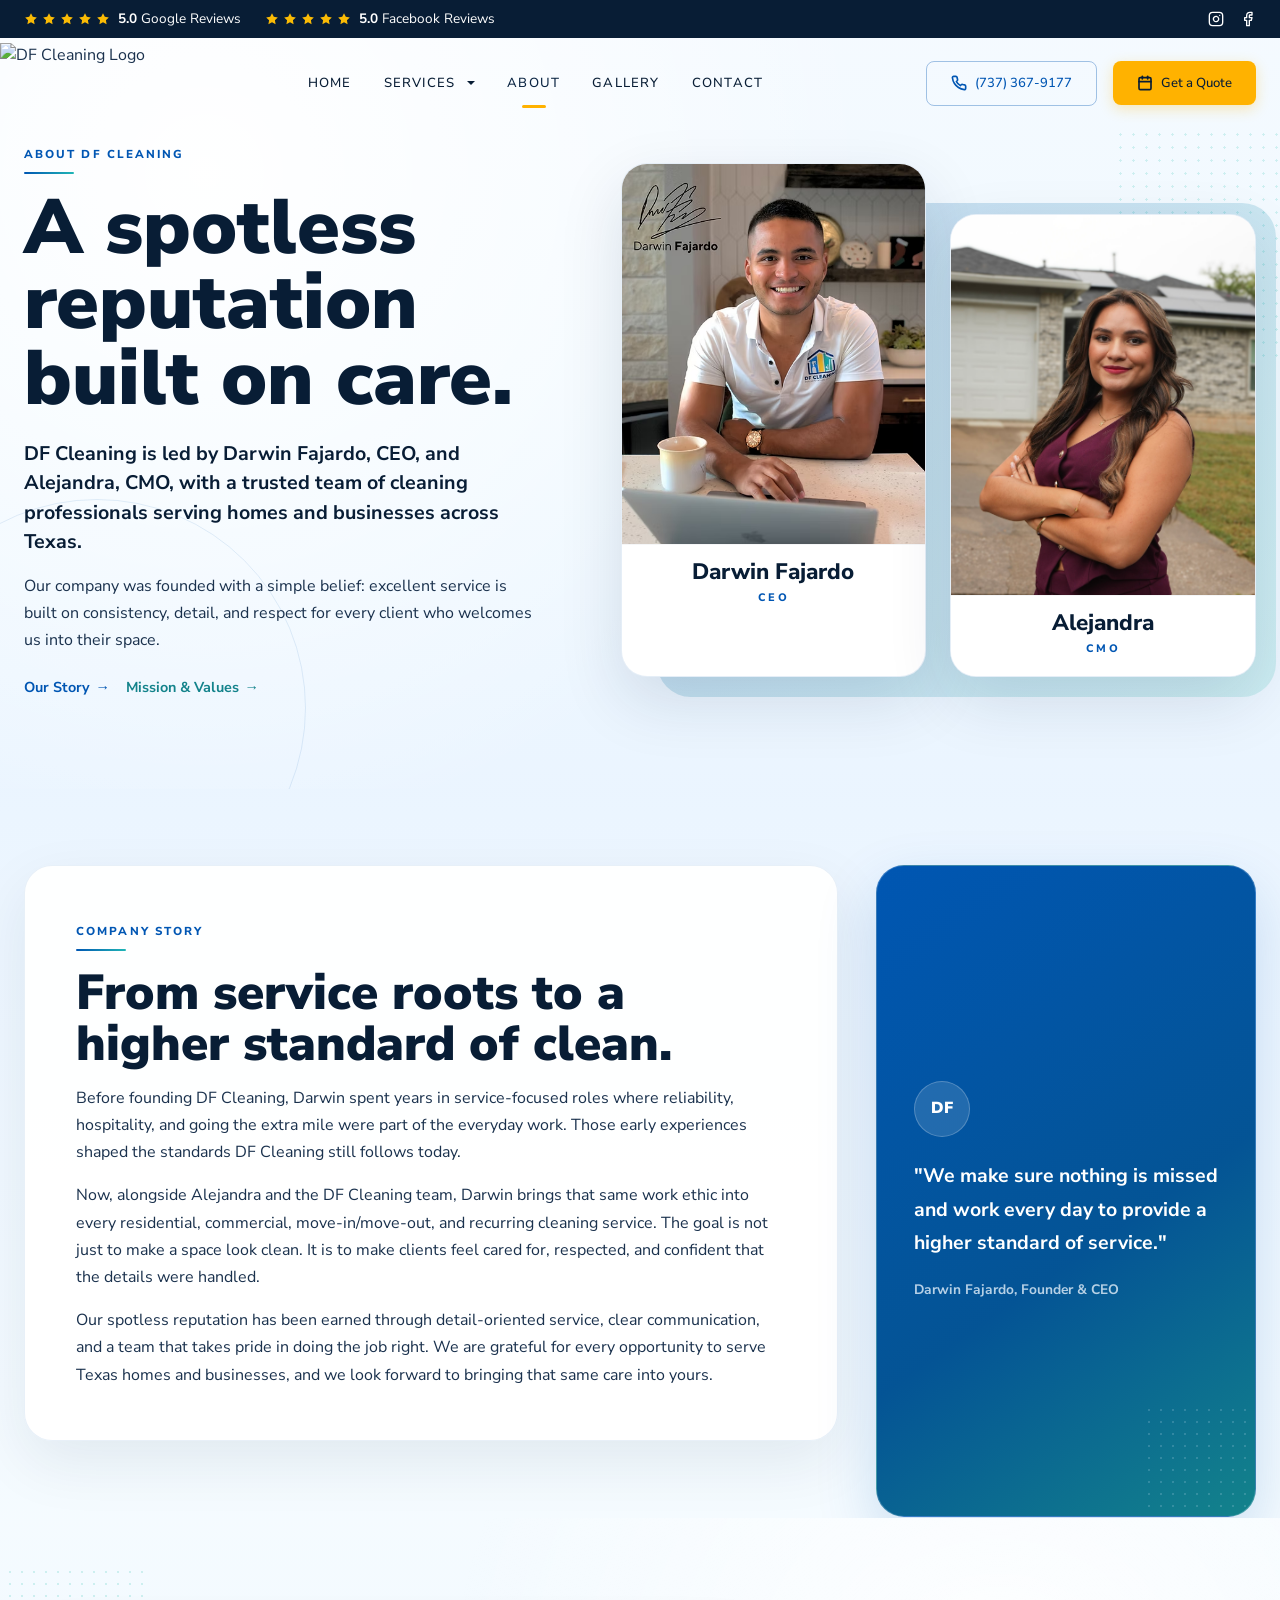
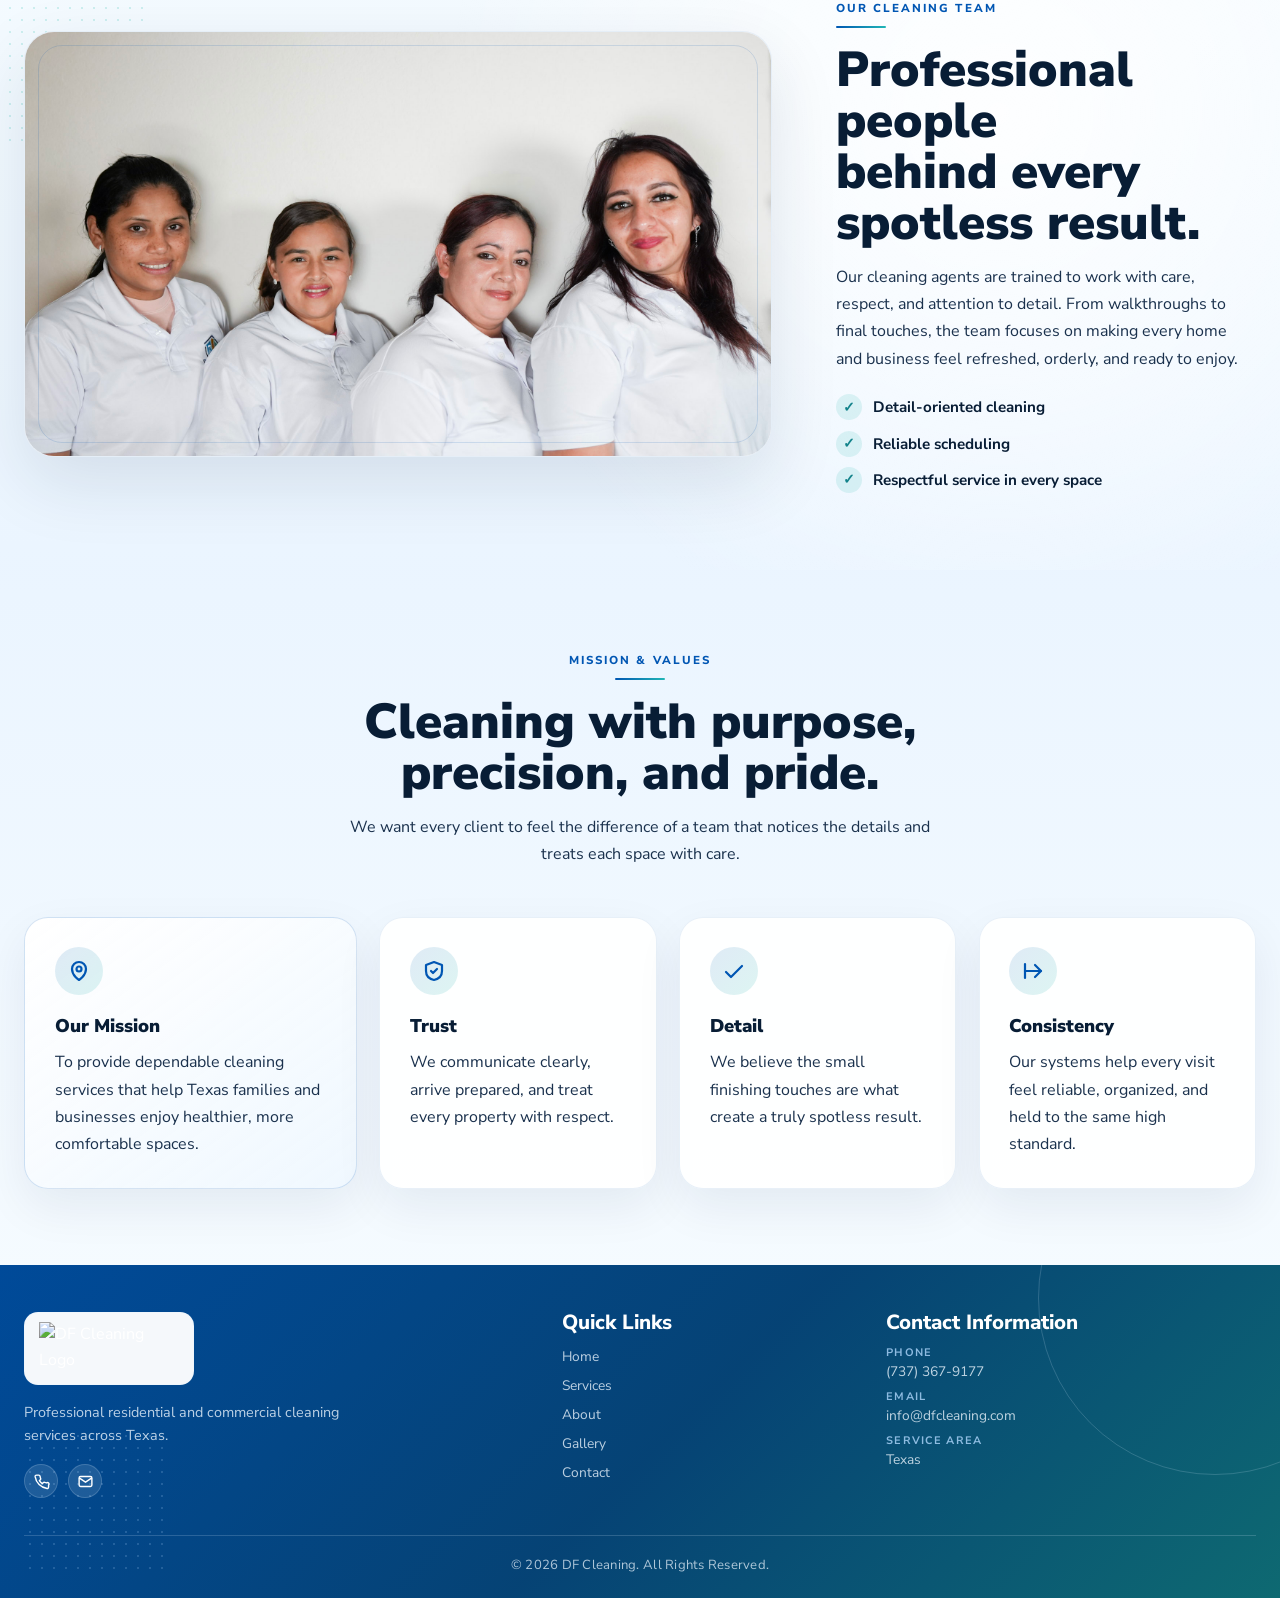
==== commit 5cbe039e: "style: finalize form styling, typography, and footer unification" ====
--- a/about.html
+++ b/about.html
@@ -143,55 +143,8 @@
     </section>
   </main>
 
-  <footer class="main-footer">
-    <div class="container">
-      <div class="footer-grid">
-        <div class="footer-brand">
-          <a href="index.html" class="footer-logo-link" aria-label="DF Cleaning Homepage">
-            <img src="assets/logo2.png" alt="DF Cleaning Logo">
-          </a>
-          <p>Professional residential and commercial cleaning services across Texas.</p>
-          <div class="footer-socials" aria-label="Quick contact links">
-            <a href="tel:+17373679177" aria-label="Call DF Cleaning">
-              <svg width="17" height="17" viewBox="0 0 24 24" fill="none" stroke="currentColor" stroke-width="2" aria-hidden="true">
-                <path d="M22 16.92v3a2 2 0 0 1-2.18 2A19.79 19.79 0 0 1 3 5.18 2 2 0 0 1 5 3h3a2 2 0 0 1 2 1.72 12.84 12.84 0 0 0 .7 2.81 2 2 0 0 1-.45 2.11L9 10.9a16 16 0 0 0 4.1 4.1l1.26-1.25a2 2 0 0 1 2.11-.45 12.84 12.84 0 0 0 2.81.7A2 2 0 0 1 22 16.92z"></path>
-              </svg>
-            </a>
-            <a href="mailto:info@dfcleaning.com" aria-label="Email DF Cleaning">
-              <svg width="17" height="17" viewBox="0 0 24 24" fill="none" stroke="currentColor" stroke-width="2" aria-hidden="true">
-                <rect x="3" y="5" width="18" height="14" rx="2"></rect>
-                <path d="m3 7 9 6 9-6"></path>
-              </svg>
-            </a>
-          </div>
-        </div>
-
-        <nav class="footer-column" aria-label="Footer quick links">
-          <h3>Quick Links</h3>
-          <ul>
-            <li><a href="index.html">Home</a></li>
-            <li><a href="services.html">Services</a></li>
-            <li><a href="about.html">About</a></li>
-            <li><a href="gallery.html">Gallery</a></li>
-            <li><a href="estimate.html">Contact</a></li>
-          </ul>
-        </nav>
-
-        <div class="footer-column">
-          <h3>Contact Information</h3>
-          <ul>
-            <li><span>Phone</span><a href="tel:+17373679177">(737) 367-9177</a></li>
-            <li><span>Email</span><a href="mailto:info@dfcleaning.com">info@dfcleaning.com</a></li>
-            <li><span>Service Area</span><span>Texas</span></li>
-          </ul>
-        </div>
-      </div>
-
-      <div class="footer-bottom">
-        <p>&copy; 2026 DF Cleaning. All Rights Reserved.</p>
-      </div>
-    </div>
-  </footer>
+  <!-- FOOTER -->
+  <site-footer root-path=""></site-footer>
 
   <script src="js/main.js?v=about-revamp"></script>
 </body>
--- a/css/style.css
+++ b/css/style.css
@@ -7,7 +7,7 @@
 
 @layer reset {
   /* Resets applying specifically rather than globally (*) */
-  html, body, div, span, h1, h2, h3, h4, h5, h6, p, a, svg, button, ul, li, nav, section, header, footer, form, input, label {
+  html, body, div, span, h1, h2, h3, h4, h5, h6, p, a, svg, button, ul, li, nav, section, header, footer, form, input, label, textarea, select {
     box-sizing: border-box;
     margin: 0;
     padding: 0;
@@ -401,13 +401,13 @@
     background-repeat: no-repeat;
     background-position: center 32%; /* Shift mansion down slightly more to support larger spacing */
     background-size: cover;
-    height: 100dvh;
+    min-height: 100dvh;
     display: flex;
     flex-direction: column;
     justify-content: flex-start;
     align-items: center;
-    padding-block-start: 8.5rem; /* Adjusted space between hero text and nav bar */
-    padding-block-end: 38vh; /* Balanced padding to keep layout in a single frame */
+    padding-block-start: 8.5rem; /* Increased space to account for top bar and nav bar */
+    padding-block-end: 340px; /* Space for the quote form */
     text-align: center;
     position: relative;
     overflow: hidden;
@@ -416,7 +416,7 @@
 
   .hero-badge {
     font-family: var(--font-sans);
-    font-size: 0.72rem;
+    font-size: 1rem;
     font-weight: 500;
     color: var(--color-blue);
     letter-spacing: 4px;
@@ -473,12 +473,60 @@
     text-wrap: pretty;
   }
 
+  /* Hero Service Areas */
+  .hero-service-areas {
+    margin-block-end: 0.75rem;
+    display: flex;
+    flex-direction: column;
+    align-items: center;
+    gap: 0.15rem;
+  }
+
+  .hero-service-eyebrow {
+    font-family: var(--font-sans);
+    font-size: 0.8rem;
+    font-weight: 600;
+    color: var(--color-gray-dark);
+    text-transform: uppercase;
+    letter-spacing: 2px;
+    margin: 0;
+  }
+
+  .hero-service-cities {
+    display: flex;
+    flex-wrap: wrap;
+    justify-content: center;
+    align-items: center;
+    gap: clamp(1rem, 4vw, 3rem);
+    padding: 0;
+    margin: 0;
+    list-style: none;
+  }
+
+  .hero-service-cities li {
+    font-family: var(--font-serif);
+    font-size: clamp(1.4rem, 1.2rem + 1.5vw, 2.4rem);
+    font-weight: 800;
+    color: var(--color-blue);
+    display: flex;
+    align-items: center;
+  }
+
+  /* Dot divider between cities */
+  .hero-service-cities li:not(:last-child)::after {
+    content: "•";
+    color: rgba(12, 35, 64, 0.2);
+    font-size: 1.2em;
+    margin-inline-start: clamp(1rem, 4vw, 3rem);
+  }
+
   .hero-buttons {
     display: flex;
     justify-content: center;
     gap: 1.25rem;
     margin-block-end: 0;
     flex-wrap: wrap;
+    transform: translateX(-32px); /* Shift left to align gap with the background house */
   }
 
   /* Team Preview */
@@ -976,6 +1024,86 @@
     background-color: rgba(0, 86, 179, 0.16);
     block-size: 56px;
     inline-size: 1px;
+  }
+  /* Instagram Section */
+  .instagram-section {
+    background-color: var(--color-white);
+    padding-block: clamp(4rem, 6vw, 5.5rem);
+    position: relative;
+    overflow: hidden;
+  }
+
+  .instagram-container {
+    position: relative;
+    z-index: 1;
+  }
+
+  .instagram-container::before {
+    content: "";
+    display: block;
+    inline-size: clamp(54px, 6vw, 84px);
+    block-size: 2px;
+    background: linear-gradient(90deg, var(--color-blue), var(--color-teal));
+    border-radius: 999px;
+    margin: 0 auto clamp(1.05rem, 2vw, 1.55rem);
+  }
+
+  .instagram-header {
+    margin-inline: auto;
+    max-inline-size: 820px;
+    text-align: center;
+    margin-block-end: clamp(1.5rem, 3vw, 2.5rem);
+  }
+
+  .instagram-title {
+    color: var(--color-navy-dark);
+    font-family: var(--font-serif);
+    font-size: clamp(2rem, 1.8rem + 2.5vw, 3.5rem);
+    font-weight: 800;
+    letter-spacing: 0;
+    line-height: 1.1;
+    text-wrap: balance;
+  }
+
+  .instagram-subtitle {
+    color: var(--color-text-main);
+    font-size: clamp(0.95rem, 0.9rem + 0.2vw, 1.08rem);
+    line-height: 1.55;
+    margin-block-start: 0.5rem;
+  }
+
+  /* Instagram Full Bleed Layout */
+  .instagram-full-bleed-wrapper {
+    width: 100vw;
+    margin-inline-start: calc(50% - 50vw);
+    padding-inline: clamp(12px, 2vw, 16px);
+    display: flex;
+    justify-content: center;
+    box-sizing: border-box;
+  }
+
+  .instagram-embed-wrapper {
+    width: 100%;
+    max-width: 1100px;
+    background-color: var(--color-white);
+    border: 2px solid var(--color-blue);
+    border-radius: 16px;
+    box-shadow: 0 0 24px rgba(0, 86, 179, 0.15); /* Subtle brand glow */
+    padding: clamp(0.5rem, 2vw, 1.5rem);
+    overflow: hidden;
+    max-height: clamp(400px, 60vh, 550px); /* Kill dead space at bottom */
+    display: flex;
+    justify-content: center;
+    align-items: flex-start;
+  }
+
+  /* Force the instagram iframe to stretch */
+  .instagram-embed-wrapper iframe.instagram-media,
+  .instagram-embed-wrapper blockquote.instagram-media {
+    max-width: 100% !important;
+    min-width: 100% !important;
+    width: 100% !important;
+    margin: 0 !important;
   }
 
   /* Estimate Section */
@@ -1913,7 +2041,7 @@
 
   /* Page Shell Templates (About, Services, etc.) */
   .page-header {
-    background: linear-gradient(135deg, var(--color-blue-light) 0%, #e0f2fe 100%);
+    background: transparent;
     color: var(--color-navy-dark);
     padding-block: 9rem 5rem;
     text-align: center;
@@ -1926,12 +2054,7 @@
   }
 
   .page-breadcrumbs {
-    display: flex;
-    justify-content: center;
-    gap: 0.5rem;
-    font-family: var(--font-sans);
-    font-size: 0.9rem;
-    color: var(--color-gray-dark);
+    display: none;
   }
 
   .breadcrumbs-separator {
@@ -1945,13 +2068,41 @@
 
   /* Form Container (Estimate Page) */
   .form-wrapper {
+    position: relative;
+    overflow: hidden;
     max-inline-size: 700px;
     margin-inline: auto;
-    background-color: var(--color-white);
+    background-color: var(--color-navy-cta);
     border-radius: 16px;
-    padding: 3rem;
-    border: 1px solid var(--color-border);
-    box-shadow: var(--shadow-md);
+    padding: 1.5rem 3rem 3rem;
+    border: none;
+    box-shadow: 0 20px 40px rgba(14, 27, 77, 0.2);
+  }
+
+  .form-wrapper::before {
+    content: '';
+    position: absolute;
+    top: -20px;
+    right: -20px;
+    width: 200px;
+    height: 200px;
+    background-image: radial-gradient(var(--color-white) 2px, transparent 2px);
+    background-size: 16px 16px;
+    opacity: 0.1;
+    border-radius: 50%;
+    z-index: 0;
+  }
+
+  .form-wrapper > div,
+  .form-wrapper form {
+    position: relative;
+    z-index: 1;
+  }
+
+  .form-wrapper .form-label,
+  .form-wrapper h2,
+  .form-wrapper p {
+    color: var(--color-white) !important;
   }
 
   .form-group {
@@ -2229,7 +2380,7 @@
 
   .hero-section {
     height: 100dvh;
-    padding-block-start: 7.5rem; /* Balanced spacing on mobile */
+    padding-block-start: 5rem; /* Reduced spacing on mobile */
     padding-block-end: 34vh;
     background-position: center 28%;
   }
@@ -2239,6 +2390,7 @@
     align-items: stretch;
     max-inline-size: 320px;
     margin-inline: auto;
+    transform: none; /* Reset the left shift on mobile */
   }
 
   .about-hero {
@@ -2456,7 +2608,8 @@
 @layer components {
   /* SERVICES CARD GRID */
   .services-grid-section {
-    padding-block: 5rem;
+    padding-block-start: 12rem;
+    padding-block-end: 5rem;
   }
 
   .services-card-grid {
@@ -2664,7 +2817,7 @@
     justify-content: center;
     text-align: center;
     overflow: hidden;
-    background: linear-gradient(135deg, var(--color-blue-light) 0%, #e0f2fe 100%);
+    background: transparent;
     color: var(--color-navy-dark);
   }
   
@@ -3165,3 +3318,467 @@
 .service-card.cta-card .btn {
   width: 100%;
 }
+
+/* =========================================
+   HEADER TOP BAR (Reviews & Social)
+   ========================================= */
+.header-top-bar {
+  background-color: var(--color-navy-dark);
+  color: var(--color-white);
+  padding: 0.5rem 0;
+  font-size: 0.85rem;
+}
+
+.header-top-bar .container {
+  display: flex;
+  justify-content: space-between;
+  align-items: center;
+}
+
+.header-reviews {
+  display: flex;
+  gap: 1.5rem;
+}
+
+.header-reviews span {
+  display: flex;
+  align-items: center;
+  gap: 0.25rem;
+}
+
+.header-socials {
+  display: flex;
+  gap: 1rem;
+}
+
+.header-socials a {
+  color: var(--color-white);
+  transition: opacity 0.2s;
+  display: flex;
+  align-items: center;
+}
+
+.header-socials a:hover {
+  opacity: 0.8;
+}
+
+@media (max-width: 768px) {
+  .header-reviews {
+    font-size: 0.75rem;
+    gap: 0.5rem;
+    flex-direction: column;
+  }
+}
+
+/* =========================================
+   STICKY QUOTE FORM (Centered Hero)
+   ========================================= */
+.sticky-quote-form {
+  position: absolute;
+  bottom: 1rem;
+  left: 50%;
+  transform: translateX(-50%) translateY(30px);
+  width: 95%;
+  max-width: 800px;
+  background-color: rgba(255, 255, 255, 0.90);
+  backdrop-filter: blur(8px);
+  border-radius: 1.5rem;
+  box-shadow: 0 10px 40px rgba(0, 0, 0, 0.15);
+  z-index: 10;
+  opacity: 0;
+  transition: transform 0.6s cubic-bezier(0.16, 1, 0.3, 1), opacity 0.6s ease;
+  display: flex;
+  flex-direction: column;
+  overflow: hidden;
+  border: 1px solid rgba(255, 255, 255, 0.3);
+}
+
+.sticky-quote-form.visible {
+  transform: translateX(-50%) translateY(0);
+  opacity: 1;
+}
+
+.sticky-quote-form-header {
+  background-color: var(--color-navy-cta);
+  color: var(--color-white);
+  padding: 1rem 1.5rem;
+  text-align: center;
+}
+
+.sticky-quote-form-header h3 {
+  margin: 0;
+  font-family: var(--font-sans);
+  font-size: 1.75rem;
+  font-weight: 700;
+  color: var(--color-white) !important;
+}
+
+.sticky-quote-form-header p {
+  margin: 0.5rem 0 0;
+  font-family: var(--font-sans);
+  font-size: 1rem;
+  color: var(--color-white);
+  font-weight: 400;
+}
+
+.sticky-quote-form-body {
+  padding: 1.5rem;
+}
+
+.form-row-hero {
+  display: grid;
+  grid-template-columns: repeat(4, 1fr);
+  gap: 1rem;
+  margin-bottom: 1rem;
+}
+
+.form-row-hero:last-child {
+  margin-bottom: 0;
+}
+
+.sticky-quote-form-body .form-control {
+  width: 100%;
+  padding: 0.6rem;
+  border: 1px solid var(--color-gray-light);
+  border-radius: 0.5rem;
+  font-size: 0.85rem;
+}
+
+@media (max-width: 768px) {
+  .form-row-hero {
+    grid-template-columns: 1fr;
+  }
+  .form-row-hero .form-group[style*="grid-column"] {
+    grid-column: span 1 !important;
+  }
+}
+/* =========================================
+   SERVICES REDESIGN V2
+   ========================================= */
+
+:root {
+  --color-blue-brand: #1A56C4;
+  --color-navy-cta: #0E3A8A;
+  --color-accent-gold: #F5B70A;
+}
+
+/* Header Section */
+.services-header-v2 {
+  text-align: center;
+  max-width: 800px;
+  margin: 0 auto 4rem;
+  padding: 0 1rem;
+}
+
+.services-eyebrow {
+  display: inline-block;
+  font-family: var(--font-sans);
+  font-size: 0.85rem;
+  font-weight: 700;
+  color: var(--color-blue-brand);
+  text-transform: uppercase;
+  letter-spacing: 0.1em;
+  margin-bottom: 1rem;
+  position: relative;
+}
+
+.services-eyebrow::after {
+  content: '';
+  position: absolute;
+  bottom: -0.25rem;
+  left: 0;
+  width: 100%;
+  height: 2px;
+  background-color: var(--color-blue-brand);
+}
+
+.services-headline {
+  font-family: 'Syne', sans-serif;
+  font-size: clamp(2rem, 4vw, 3rem);
+  font-weight: 700;
+  color: var(--color-navy-dark);
+  margin-bottom: 1rem;
+  line-height: 1.2;
+}
+
+.services-headline .text-blue {
+  color: var(--color-blue-brand);
+}
+
+.services-subheading {
+  font-family: var(--font-sans);
+  font-size: 1.1rem;
+  color: var(--color-gray-dark);
+  line-height: 1.6;
+}
+
+/* Decorative Background */
+.services-page-container {
+  position: relative;
+  background-color: #FAFBFC; /* Light off-white */
+  overflow: hidden;
+}
+
+.bg-pattern-dots {
+  position: absolute;
+  top: 0;
+  left: 0;
+  width: 100%;
+  height: 400px;
+  background-image: radial-gradient(circle, rgba(26, 86, 196, 0.1) 2px, transparent 2px);
+  background-size: 24px 24px;
+  z-index: 0;
+  pointer-events: none;
+  mask-image: radial-gradient(ellipse at 50% 0%, black, transparent 70%);
+  -webkit-mask-image: radial-gradient(ellipse at 50% 0%, black, transparent 70%);
+}
+
+.services-grid-wrapper {
+  position: relative;
+  z-index: 1;
+  max-width: 1080px;
+  margin: 0 auto;
+  padding: 10rem 1.5rem 5rem;
+}
+
+/* Grid Layout */
+.services-grid-v2 {
+  display: grid;
+  grid-template-columns: repeat(6, 1fr);
+  gap: 24px;
+}
+
+.grid-span-3 {
+  grid-column: span 3;
+}
+
+.grid-span-2 {
+  grid-column: span 2;
+}
+
+@media (max-width: 900px) {
+  .services-grid-v2 {
+    grid-template-columns: repeat(6, 1fr);
+  }
+  .grid-span-2, .grid-span-3 {
+    grid-column: span 3; /* 2 columns for all */
+  }
+}
+
+@media (max-width: 600px) {
+  .services-grid-v2 {
+    display: flex;
+    flex-direction: column;
+  }
+}
+
+/* Card Anatomy */
+.service-card-v2 {
+  background-color: var(--color-white);
+  border-radius: 12px;
+  box-shadow: 0 4px 20px rgba(0, 0, 0, 0.05);
+  display: flex;
+  flex-direction: column;
+  overflow: hidden;
+  transition: transform 0.3s ease, box-shadow 0.3s ease;
+  text-decoration: none;
+  color: inherit;
+}
+
+.service-card-v2:hover {
+  transform: translateY(-4px);
+  box-shadow: 0 10px 30px rgba(0, 0, 0, 0.1);
+}
+
+.card-image-wrapper {
+  width: 100%;
+  height: 240px;
+  overflow: hidden;
+}
+
+.card-image-v2 {
+  width: 100%;
+  height: 100%;
+  object-fit: cover;
+}
+
+.card-content-v2 {
+  padding: 1.5rem;
+  display: flex;
+  flex-direction: column;
+  flex-grow: 1;
+}
+
+/* Wide Cards Layout (Span 3) */
+.grid-span-3 .card-content-v2 {
+  flex-direction: row;
+  gap: 1.5rem;
+}
+
+.grid-span-3 .card-text-wrapper {
+  display: flex;
+  flex-direction: column;
+  justify-content: space-between;
+}
+
+/* Narrow Cards Layout (Span 2) */
+.grid-span-2 .card-content-v2 {
+  flex-direction: column;
+  gap: 1rem;
+}
+
+.card-icon-badge {
+  flex-shrink: 0;
+  width: 48px;
+  height: 48px;
+  background-color: rgba(26, 86, 196, 0.08);
+  border-radius: 50%;
+  display: flex;
+  align-items: center;
+  justify-content: center;
+  color: var(--color-blue-brand);
+}
+
+.card-title-v2 {
+  font-family: 'Syne', sans-serif;
+  font-size: 1.25rem;
+  font-weight: 700;
+  color: var(--color-navy-dark);
+  margin-bottom: 0.5rem;
+}
+
+.card-desc-v2 {
+  font-family: var(--font-sans);
+  font-size: 0.95rem;
+  color: var(--color-gray-dark);
+  line-height: 1.5;
+  margin-bottom: 1rem;
+  flex-grow: 1;
+}
+
+.card-link-v2 {
+  font-family: var(--font-sans);
+  font-size: 0.9rem;
+  font-weight: 700;
+  color: var(--color-blue-brand);
+  display: inline-flex;
+  align-items: center;
+  gap: 0.25rem;
+  margin-top: auto;
+}
+
+.card-link-v2 svg {
+  transition: transform 0.2s;
+}
+
+.service-card-v2:hover .card-link-v2 svg {
+  transform: translateX(4px);
+}
+
+/* CTA Card */
+.cta-card-v2 {
+  background-color: var(--color-navy-cta);
+  border-radius: 12px;
+  padding: 2rem;
+  display: flex;
+  flex-direction: column;
+  justify-content: center;
+  position: relative;
+  overflow: hidden;
+  color: var(--color-white);
+  box-shadow: 0 10px 30px rgba(14, 58, 138, 0.3);
+}
+
+.cta-pattern {
+  position: absolute;
+  top: 0;
+  right: 0;
+  width: 150px;
+  height: 150px;
+  opacity: 0.1;
+  pointer-events: none;
+}
+
+.cta-icon-badge {
+  width: 48px;
+  height: 48px;
+  background-color: var(--color-white);
+  border-radius: 50%;
+  display: flex;
+  align-items: center;
+  justify-content: center;
+  color: var(--color-navy-cta);
+  margin-bottom: 1.5rem;
+}
+
+.cta-title-v2 {
+  font-family: 'Syne', sans-serif;
+  font-size: 1.75rem;
+  font-weight: 700;
+  color: var(--color-white);
+  margin-bottom: 0.5rem;
+  position: relative;
+  display: inline-block;
+}
+
+.cta-title-v2::after {
+  content: '';
+  position: absolute;
+  bottom: -0.25rem;
+  left: 0;
+  width: 40px;
+  height: 3px;
+  background-color: var(--color-accent-gold);
+}
+
+.cta-desc-v2 {
+  font-family: var(--font-sans);
+  font-size: 1rem;
+  color: rgba(255, 255, 255, 0.9);
+  margin-top: 1rem;
+  margin-bottom: 2rem;
+  line-height: 1.5;
+}
+
+.cta-buttons {
+  display: flex;
+  gap: 1rem;
+  flex-wrap: wrap;
+}
+
+.btn-primary-v2 {
+  display: inline-flex;
+  align-items: center;
+  gap: 0.5rem;
+  background-color: var(--color-accent-gold);
+  color: var(--color-navy-dark);
+  font-family: var(--font-sans);
+  font-weight: 700;
+  padding: 0.75rem 1.5rem;
+  border-radius: 8px;
+  transition: background-color 0.2s;
+  text-decoration: none;
+}
+
+.btn-primary-v2:hover {
+  background-color: #E0A608;
+}
+
+.btn-secondary-v2 {
+  display: inline-flex;
+  align-items: center;
+  gap: 0.5rem;
+  background-color: transparent;
+  color: var(--color-white);
+  border: 2px solid rgba(255, 255, 255, 0.3);
+  font-family: var(--font-sans);
+  font-weight: 600;
+  padding: 0.75rem 1.5rem;
+  border-radius: 8px;
+  transition: border-color 0.2s;
+  text-decoration: none;
+}
+
+.btn-secondary-v2:hover {
+  border-color: var(--color-white);
+}
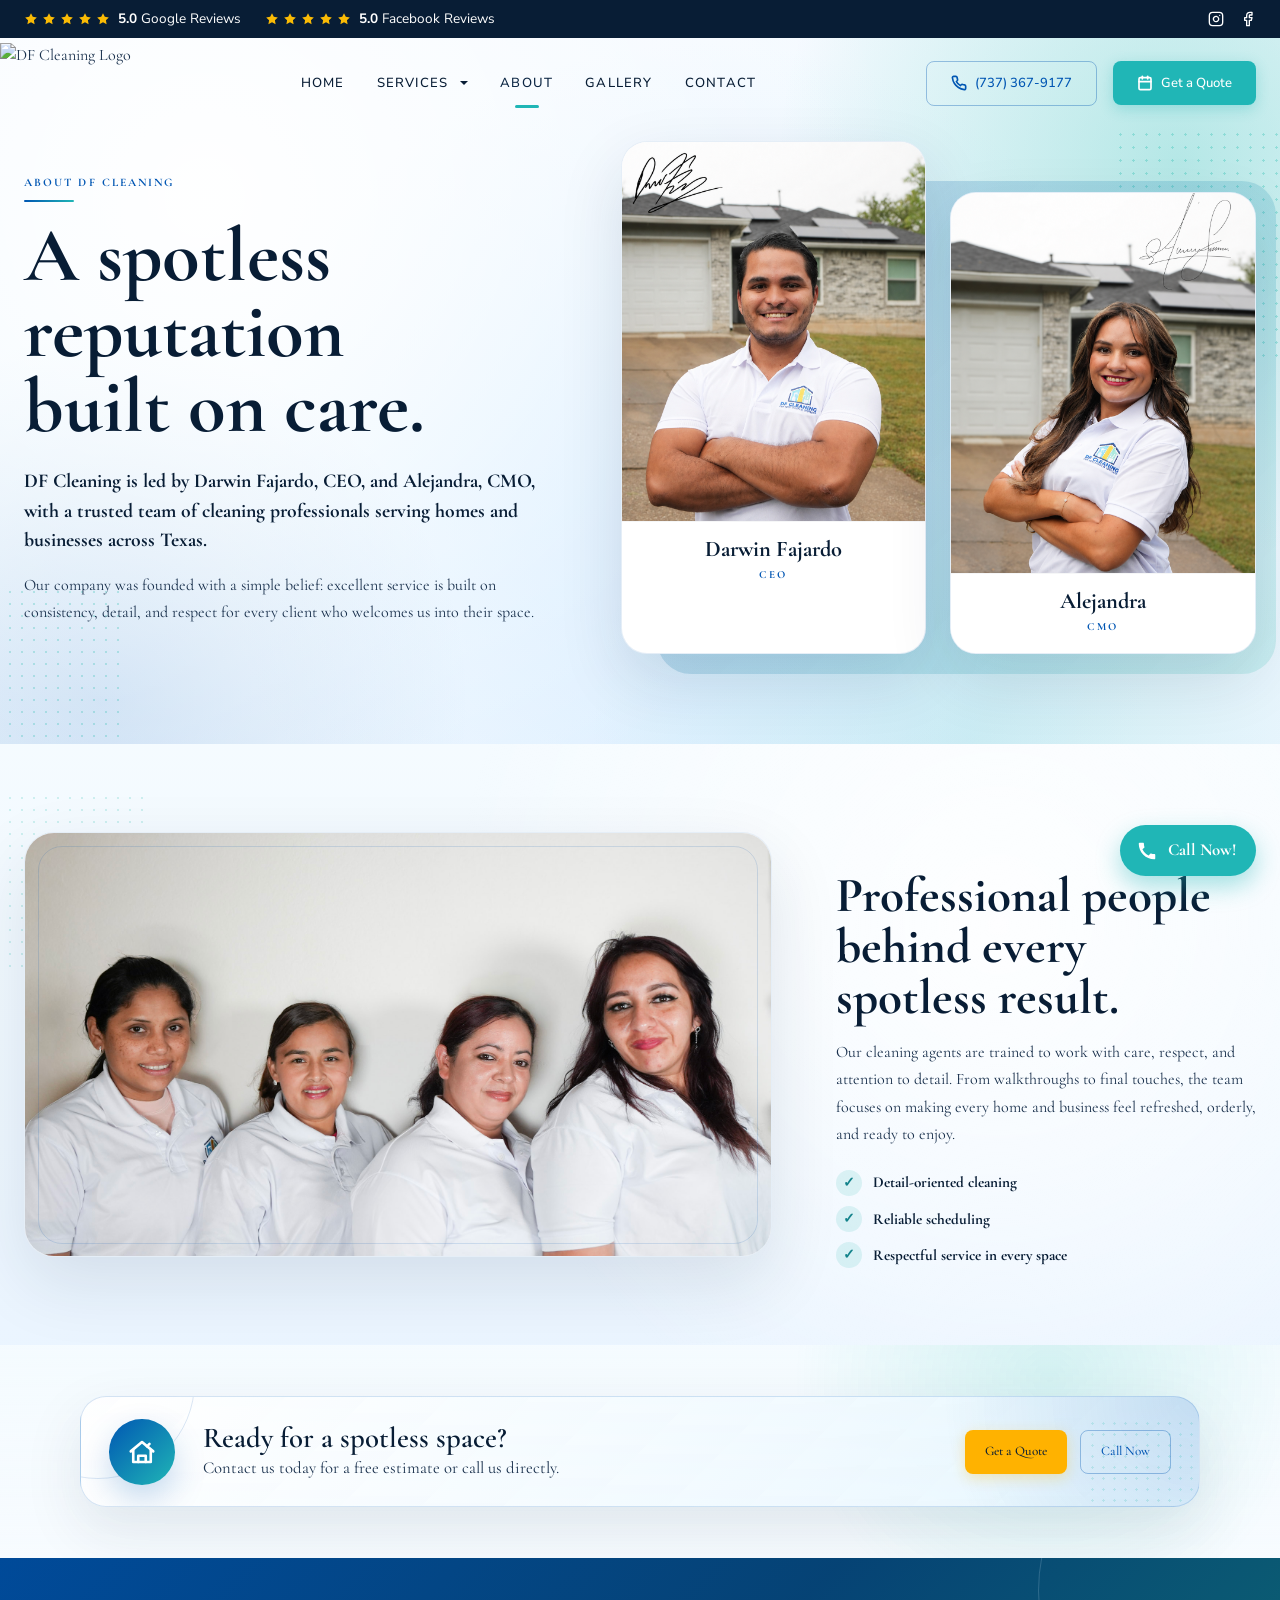
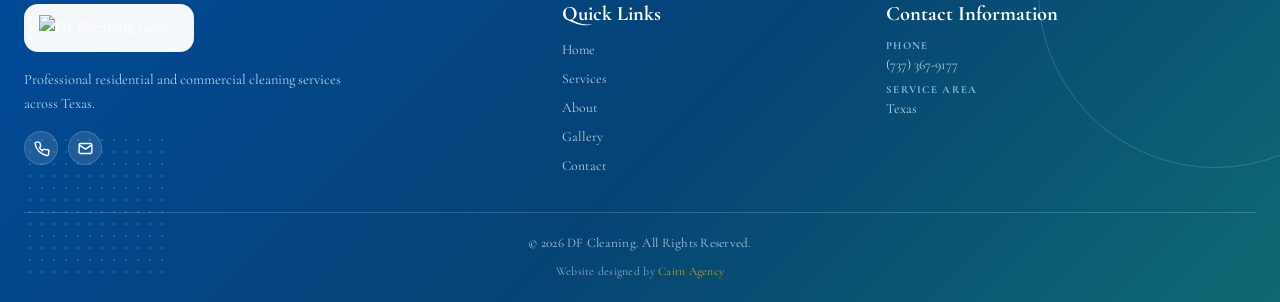
==== commit d6e043bb: "fe: apply staggered scroll animations, Darwin's signature photo crop, and commercial cleaning headin" ====
--- a/about.html
+++ b/about.html
@@ -7,8 +7,10 @@
   <meta name="description" content="Learn about DF Cleaning, our leadership, our team, and the values behind our spotless reputation across Texas.">
   <link rel="stylesheet" href="css/style.css">
   <script src="js/header.js" defer></script>
+  <script src="https://unpkg.com/@studio-freight/lenis@1.0.42/dist/lenis.min.js"></script>
+  <link rel="icon" type="image/png" href="assets/logo2browswer.png">
 </head>
-<body>
+<body class="global-bg">
 
   <site-header root-path=""></site-header>
 
@@ -16,30 +18,23 @@
     <section class="about-hero" aria-labelledby="about-title">
       <div class="container about-hero-grid">
         <div class="about-hero-copy">
-          <span class="about-kicker">About DF Cleaning</span>
-          <h1 class="about-hero-title" id="about-title">A spotless reputation built on care.</h1>
-          <p class="about-hero-lede">DF Cleaning is led by Darwin Fajardo, CEO, and Alejandra, CMO, with a trusted team of cleaning professionals serving homes and businesses across Texas.</p>
-          <p>Our company was founded with a simple belief: excellent service is built on consistency, detail, and respect for every client who welcomes us into their space.</p>
-          <div class="about-hero-actions" aria-label="About page quick links">
-            <a class="about-text-link" href="#company-story">Our Story <span aria-hidden="true">&rarr;</span></a>
-            <a class="about-text-link about-text-link--muted" href="#mission-values">Mission &amp; Values <span aria-hidden="true">&rarr;</span></a>
-          </div>
+          <span class="about-kicker reveal-up" style="--delay: 0.1s;">About DF Cleaning</span>
+          <h1 class="about-hero-title reveal-up" id="about-title" style="--delay: 0.2s;">A spotless reputation built on care.</h1>
+          <p class="about-hero-lede reveal-up" style="--delay: 0.3s;">DF Cleaning is led by Darwin Fajardo, CEO, and Alejandra, CMO, with a trusted team of cleaning professionals serving homes and businesses across Texas.</p>
+          <p class="reveal-up" style="--delay: 0.4s;">Our company was founded with a simple belief: excellent service is built on consistency, detail, and respect for every client who welcomes us into their space.</p>
         </div>
 
         <div class="about-leadership" aria-label="DF Cleaning leadership">
-          <article class="about-leader-card about-leader-card--darwin">
-            <picture>
-              <source srcset="assets/darwin-fajardo.avif" type="image/avif">
-              <img src="assets/darwin.jpg" alt="Darwin Fajardo, CEO of DF Cleaning">
-            </picture>
+          <article class="about-leader-card about-leader-card--darwin reveal-up" style="--delay: 0.5s;">
+            <img src="assets/images/darwin-signature.png" alt="Darwin Fajardo, CEO of DF Cleaning">
             <div class="about-leader-meta">
               <h2>Darwin Fajardo</h2>
               <p>CEO</p>
             </div>
           </article>
 
-          <article class="about-leader-card about-leader-card--alejandra">
-            <img src="assets/alejandra-about.jpg" alt="Alejandra, CMO of DF Cleaning">
+          <article class="about-leader-card about-leader-card--alejandra reveal-up" style="--delay: 0.65s;">
+            <img src="assets/images/alejandra-signature.png" alt="Alejandra, CMO of DF Cleaning">
             <div class="about-leader-meta">
               <h2>Alejandra</h2>
               <p>CMO</p>
@@ -49,35 +44,17 @@
       </div>
     </section>
 
-    <section class="about-story" id="company-story" aria-labelledby="story-title">
-      <div class="container about-story-grid">
-        <div class="about-story-card">
-          <span class="about-kicker">Company Story</span>
-          <h2 id="story-title">From service roots to a higher standard of clean.</h2>
-          <p>Before founding DF Cleaning, Darwin spent years in service-focused roles where reliability, hospitality, and going the extra mile were part of the everyday work. Those early experiences shaped the standards DF Cleaning still follows today.</p>
-          <p>Now, alongside Alejandra and the DF Cleaning team, Darwin brings that same work ethic into every residential, commercial, move-in/move-out, and recurring cleaning service. The goal is not just to make a space look clean. It is to make clients feel cared for, respected, and confident that the details were handled.</p>
-          <p>Our spotless reputation has been earned through detail-oriented service, clear communication, and a team that takes pride in doing the job right. We are grateful for every opportunity to serve Texas homes and businesses, and we look forward to bringing that same care into yours.</p>
-        </div>
-
-        <aside class="about-story-note" aria-label="Founder note">
-          <div class="about-note-mark">DF</div>
-          <p>"We make sure nothing is missed and work every day to provide a higher standard of service."</p>
-          <span>Darwin Fajardo, Founder &amp; CEO</span>
-        </aside>
-      </div>
-    </section>
-
     <section class="about-team-section" aria-labelledby="team-title">
       <div class="container about-team-grid">
-        <div class="about-team-photo">
+        <div class="about-team-photo reveal-up" style="--delay: 0.1s;">
           <img src="assets/team-cleaners.jpg" alt="DF Cleaning team members in uniform">
         </div>
 
         <div class="about-team-copy">
-          <span class="about-kicker">Our Cleaning Team</span>
-          <h2 id="team-title">Professional people behind every spotless result.</h2>
-          <p>Our cleaning agents are trained to work with care, respect, and attention to detail. From walkthroughs to final touches, the team focuses on making every home and business feel refreshed, orderly, and ready to enjoy.</p>
-          <ul class="about-team-list" aria-label="What our team focuses on">
+          <span class="about-kicker reveal-up" style="--delay: 0.2s;">Our Cleaning Team</span>
+          <h2 class="reveal-up" id="team-title" style="--delay: 0.3s;">Professional people behind every spotless result.</h2>
+          <p class="reveal-up" style="--delay: 0.4s;">Our cleaning agents are trained to work with care, respect, and attention to detail. From walkthroughs to final touches, the team focuses on making every home and business feel refreshed, orderly, and ready to enjoy.</p>
+          <ul class="about-team-list reveal-up" aria-label="What our team focuses on" style="--delay: 0.5s;">
             <li><span aria-hidden="true">&check;</span> Detail-oriented cleaning</li>
             <li><span aria-hidden="true">&check;</span> Reliable scheduling</li>
             <li><span aria-hidden="true">&check;</span> Respectful service in every space</li>
@@ -86,58 +63,25 @@
       </div>
     </section>
 
-    <section class="about-values-section" id="mission-values" aria-labelledby="values-title">
+    <section class="compact-cta-section" aria-label="Get an estimate">
       <div class="container">
-        <div class="about-values-header">
-          <span class="about-kicker">Mission &amp; Values</span>
-          <h2 id="values-title">Cleaning with purpose, precision, and pride.</h2>
-          <p>We want every client to feel the difference of a team that notices the details and treats each space with care.</p>
-        </div>
-
-        <div class="about-values-grid">
-          <article class="about-value-card about-value-card--mission">
-            <span class="about-value-icon" aria-hidden="true">
-              <svg width="24" height="24" viewBox="0 0 24 24" fill="none" stroke="currentColor" stroke-width="2.2" stroke-linecap="round" stroke-linejoin="round">
-                <path d="M12 21s-7-4.35-7-11a7 7 0 0 1 14 0c0 6.65-7 11-7 11z"></path>
-                <circle cx="12" cy="10" r="2.5"></circle>
-              </svg>
-            </span>
-            <h3>Our Mission</h3>
-            <p>To provide dependable cleaning services that help Texas families and businesses enjoy healthier, more comfortable spaces.</p>
-          </article>
-
-          <article class="about-value-card">
-            <span class="about-value-icon" aria-hidden="true">
-              <svg width="24" height="24" viewBox="0 0 24 24" fill="none" stroke="currentColor" stroke-width="2.2" stroke-linecap="round" stroke-linejoin="round">
-                <path d="m9 12 2 2 4-4"></path>
-                <path d="M12 3 4 6v6c0 5 3.5 8 8 9 4.5-1 8-4 8-9V6l-8-3z"></path>
-              </svg>
-            </span>
-            <h3>Trust</h3>
-            <p>We communicate clearly, arrive prepared, and treat every property with respect.</p>
-          </article>
-
-          <article class="about-value-card">
-            <span class="about-value-icon" aria-hidden="true">
-              <svg width="24" height="24" viewBox="0 0 24 24" fill="none" stroke="currentColor" stroke-width="2.2" stroke-linecap="round" stroke-linejoin="round">
-                <path d="M20 7 9 18l-5-5"></path>
-              </svg>
-            </span>
-            <h3>Detail</h3>
-            <p>We believe the small finishing touches are what create a truly spotless result.</p>
-          </article>
-
-          <article class="about-value-card">
-            <span class="about-value-icon" aria-hidden="true">
-              <svg width="24" height="24" viewBox="0 0 24 24" fill="none" stroke="currentColor" stroke-width="2.2" stroke-linecap="round" stroke-linejoin="round">
-                <path d="M4 19V5"></path>
-                <path d="M4 12h16"></path>
-                <path d="m14 6 6 6-6 6"></path>
-              </svg>
-            </span>
-            <h3>Consistency</h3>
-            <p>Our systems help every visit feel reliable, organized, and held to the same high standard.</p>
-          </article>
+        <div class="compact-cta-bar reveal-up" style="--delay: 0.1s;">
+          <div class="compact-cta-icon" aria-hidden="true">
+            <svg width="30" height="30" viewBox="0 0 24 24" fill="none" stroke="currentColor" stroke-width="2.1" stroke-linecap="round" stroke-linejoin="round">
+              <path d="M3 11.5 12 4l9 7.5"></path>
+              <path d="M5 10.5V20h14v-9.5"></path>
+              <path d="M9 20v-5h6v5"></path>
+              <path d="m16 7.5 2-2"></path>
+            </svg>
+          </div>
+          <div class="compact-cta-copy">
+            <h2>Ready for a spotless space?</h2>
+            <p>Contact us today for a free estimate or call us directly.</p>
+          </div>
+          <div class="compact-cta-actions">
+            <a href="estimate.html" class="btn btn-primary">Get a Quote</a>
+            <a href="tel:+17373679177" class="btn btn-outline">Call Now</a>
+          </div>
         </div>
       </div>
     </section>
--- a/css/style.css
+++ b/css/style.css
@@ -1,4 +1,4 @@
-@import url('https://fonts.googleapis.com/css2?family=Nunito+Sans:wght@300;400;500;600;700;800;900&display=swap');
+@import url('https://fonts.googleapis.com/css2?family=Cormorant+Garamond:ital,wght@0,300..700;1,300..700&family=Nunito+Sans:wght@400;500;600;700;800&display=swap');
 
 /* ==========================================================================
    CASCADE LAYERS DEFINITION
@@ -60,9 +60,10 @@
     --color-border: hsl(210, 16%, 93%);
     
     /* Typography */
-    --font-sans: 'Nunito Sans', -apple-system, BlinkMacSystemFont, "Segoe UI", Roboto, sans-serif;
-    --font-body: 'Nunito Sans', -apple-system, BlinkMacSystemFont, "Segoe UI", Roboto, sans-serif;
-    --font-serif: 'Nunito Sans', -apple-system, BlinkMacSystemFont, "Segoe UI", Roboto, sans-serif;
+    --font-sans: 'Cormorant Garamond', Georgia, "Times New Roman", serif;
+    --font-body: 'Cormorant Garamond', Georgia, "Times New Roman", serif;
+    --font-serif: 'Cormorant Garamond', Georgia, "Times New Roman", serif;
+    --font-ui: 'Nunito Sans', -apple-system, BlinkMacSystemFont, "Segoe UI", Roboto, sans-serif;
     
     /* Spacing & Layout */
     --transition-speed: 0.3s;
@@ -76,17 +77,22 @@
 
   body {
     font-family: var(--font-body);
-    background-color: var(--color-gray-light);
+    background:
+      radial-gradient(circle at 8% 18%, rgba(20, 184, 166, 0.15) 0%, transparent 24rem),
+      radial-gradient(circle at 92% 12%, rgba(0, 86, 179, 0.15) 0%, transparent 26rem),
+      radial-gradient(circle at 50% 92%, rgba(186, 222, 255, 0.46) 0%, transparent 28rem),
+      linear-gradient(180deg, var(--color-gray-light) 0%, var(--color-ice) 100%);
     color: var(--color-text-main);
     line-height: 1.6;
     overflow-x: clip; /* Avoid horizontal scrollbar issues */
     scrollbar-gutter: stable;
+    font-optical-sizing: auto;
   }
 
   h1, h2, h3, h4, h5, h6 {
     font-family: var(--font-sans);
     color: var(--color-navy-dark);
-    font-weight: 800;
+    font-weight: 700;
   }
 
   /* Accessible outline-focus styling */
@@ -223,7 +229,7 @@
   }
 
   .nav-link {
-    font-family: var(--font-sans);
+    font-family: var(--font-ui);
     font-size: 0.82rem;
     font-weight: 500;
     color: var(--color-navy-dark);
@@ -237,7 +243,7 @@
   }
 
   .nav-link:hover {
-    color: var(--color-blue);
+    color: var(--color-teal);
   }
 
   .nav-link[aria-current="page"] {
@@ -253,7 +259,7 @@
     transform: translateX(-50%);
     width: 24px;
     height: 3px;
-    background-color: var(--color-yellow);
+    background-color: var(--color-teal);
     border-radius: 2px;
   }
 
@@ -297,7 +303,7 @@
     display: block;
     padding: 0.6rem 1rem;
     border-radius: 6px;
-    font-family: var(--font-sans);
+    font-family: var(--font-ui);
     font-size: 0.85rem;
     font-weight: 600;
     color: var(--color-navy);
@@ -406,7 +412,7 @@
     flex-direction: column;
     justify-content: flex-start;
     align-items: center;
-    padding-block-start: 8.5rem; /* Increased space to account for top bar and nav bar */
+    padding-block-start: 10.1rem;
     padding-block-end: 340px; /* Space for the quote form */
     text-align: center;
     position: relative;
@@ -416,32 +422,32 @@
 
   .hero-badge {
     font-family: var(--font-sans);
-    font-size: 1rem;
+    font-size: clamp(0.72rem, 0.68rem + 0.18vw, 0.86rem);
+    font-weight: 800;
+    color: hsla(211, 100%, 35%, 0.82);
+    letter-spacing: 0.2em;
+    text-transform: uppercase;
+    margin-block-end: 0.45rem;
+    display: inline-block;
+  }
+
+.hero-title {
+    font-family: var(--font-serif);
+    font-size: clamp(2.35rem, 1.85rem + 3.1vw, 4.15rem);
+    line-height: 1;
     font-weight: 500;
-    color: var(--color-blue);
-    letter-spacing: 4px;
-    text-transform: uppercase;
-    margin-block-end: 0.35rem; /* Reduced spacing */
-    display: inline-block;
-  }
-
-  .hero-title {
-    font-family: var(--font-serif);
-    font-size: clamp(2.8rem, 2rem + 4.2vw, 5rem); /* Increased headline size to be larger and bold */
-    line-height: 0.96;
-    font-weight: 900;
     letter-spacing: 0;
     color: var(--color-navy-dark);
-    margin-block-end: 1.5rem; /* Increased spacing between title and description */
-    max-inline-size: 1000px;
+    margin-block-end: 1.05rem;
+    max-inline-size: 880px;
     margin-inline: auto;
     text-wrap: balance;
   }
 
   .hero-title em {
     font-family: var(--font-serif);
-    font-style: normal;
-    font-weight: 900;
+    font-style: italic;
+    font-weight: 500;
     color: var(--color-navy-dark);
     position: relative;
     white-space: nowrap;
@@ -475,20 +481,20 @@
 
   /* Hero Service Areas */
   .hero-service-areas {
-    margin-block-end: 0.75rem;
+    margin-block: -0.1rem 0.55rem;
     display: flex;
     flex-direction: column;
     align-items: center;
-    gap: 0.15rem;
+    gap: 0.08rem;
   }
 
   .hero-service-eyebrow {
     font-family: var(--font-sans);
-    font-size: 0.8rem;
-    font-weight: 600;
+    font-size: 0.64rem;
+    font-weight: 700;
     color: var(--color-gray-dark);
     text-transform: uppercase;
-    letter-spacing: 2px;
+    letter-spacing: 0.16em;
     margin: 0;
   }
 
@@ -497,7 +503,7 @@
     flex-wrap: wrap;
     justify-content: center;
     align-items: center;
-    gap: clamp(1rem, 4vw, 3rem);
+    gap: clamp(0.65rem, 2vw, 1.35rem);
     padding: 0;
     margin: 0;
     list-style: none;
@@ -505,7 +511,7 @@
 
   .hero-service-cities li {
     font-family: var(--font-serif);
-    font-size: clamp(1.4rem, 1.2rem + 1.5vw, 2.4rem);
+    font-size: clamp(0.92rem, 0.85rem + 0.45vw, 1.25rem);
     font-weight: 800;
     color: var(--color-blue);
     display: flex;
@@ -517,7 +523,7 @@
     content: "•";
     color: rgba(12, 35, 64, 0.2);
     font-size: 1.2em;
-    margin-inline-start: clamp(1rem, 4vw, 3rem);
+    margin-inline-start: clamp(0.65rem, 2vw, 1.35rem);
   }
 
   .hero-buttons {
@@ -531,7 +537,7 @@
 
   /* Team Preview */
   .team-preview {
-    background: radial-gradient(circle at 18% 26%, rgba(255, 255, 255, 0.94) 0%, rgba(255, 255, 255, 0.38) 24%, transparent 44%), linear-gradient(180deg, hsl(210, 100%, 98%) 0%, var(--color-ice) 45%, hsl(210, 100%, 96%) 100%);
+    background: radial-gradient(circle at 18% 26%, rgba(255, 255, 255, 0.94) 0%, rgba(255, 255, 255, 0.38) 24%, transparent 44%), radial-gradient(circle at 84% 68%, rgba(20, 184, 166, 0.12) 0%, transparent 22rem), linear-gradient(180deg, hsl(210, 100%, 98%) 0%, var(--color-ice) 45%, hsl(210, 100%, 96%) 100%);
     overflow: hidden;
     padding-block: clamp(4.25rem, 6vw, 6.25rem) clamp(4rem, 5.6vw, 5.75rem);
     position: relative;
@@ -544,7 +550,7 @@
     inset-inline-end: clamp(-3rem, -4vw, -1rem);
     inline-size: clamp(9rem, 17vw, 15rem);
     block-size: clamp(9rem, 17vw, 15rem);
-    background-image: radial-gradient(rgba(20, 184, 166, 0.22) 1.35px, transparent 1.35px);
+    background-image: radial-gradient(rgba(20, 184, 166, 0.3) 1.35px, transparent 1.35px);
     background-size: 13px 13px;
     opacity: 0.8;
     pointer-events: none;
@@ -636,11 +642,12 @@
   .team-showcase-grid {
     align-items: stretch;
     display: grid;
-    gap: clamp(0.9rem, 1.6vw, 1.4rem);
-    grid-template-columns: minmax(150px, 0.75fr) minmax(300px, 1.6fr) minmax(150px, 0.75fr);
+    gap: clamp(1.55rem, 2.45vw, 2.25rem);
+    grid-template-columns: minmax(0, 0.72fr) minmax(0, 1.5fr) minmax(0, 0.72fr);
     isolation: isolate;
+    justify-content: center;
     margin-inline: auto;
-    max-inline-size: 790px;
+    max-inline-size: 920px;
     position: relative;
     width: 100%;
   }
@@ -652,7 +659,7 @@
     inset-inline-end: -1.7rem;
     inline-size: 104px;
     block-size: 104px;
-    background-image: radial-gradient(rgba(0, 86, 179, 0.2) 1.35px, transparent 1.35px);
+    background-image: radial-gradient(rgba(20, 184, 166, 0.26) 1.35px, transparent 1.35px);
     background-size: 12px 12px;
     z-index: -1;
   }
@@ -671,6 +678,11 @@
     flex-direction: column;
     overflow: visible;
     position: relative;
+    width: 100%;
+  }
+
+  .team-person-card--alejandra {
+    margin-inline-start: 0;
   }
 
   .team-person-card--darwin::before {
@@ -708,11 +720,11 @@
   }
 
   .team-person-card--darwin img {
-    object-position: center 28%;
+    object-position: center 2%;
   }
 
   .team-person-card--alejandra img {
-    object-position: center 22%;
+    object-position: center 38%;
   }
 
   .team-person-meta {
@@ -743,20 +755,201 @@
   }
 
   .team-main-photo {
-    aspect-ratio: 1.72 / 1;
-    min-block-size: 100%;
+    aspect-ratio: 1.5 / 1;
+    min-block-size: 0;
     margin: 0;
+    width: 100%;
+    overflow: hidden;
   }
 
   .team-main-photo img {
-    object-position: center 68%;
+    object-position: center center;
+    transform: scale(1.16);
+    transform-origin: center 22%;
+  }
+
+  /* Services Preview */
+  .home-services {
+    background: radial-gradient(circle at 82% 22%, rgba(255, 255, 255, 0.92) 0%, rgba(255, 255, 255, 0.38) 28%, transparent 52%), radial-gradient(circle at 12% 88%, rgba(20, 184, 166, 0.18) 0%, transparent 20rem), linear-gradient(180deg, hsl(210, 100%, 96%) 0%, hsl(203, 100%, 98%) 52%, hsl(210, 100%, 96%) 100%);
+    overflow: hidden;
+    padding-block: clamp(3.6rem, 5.6vw, 5.4rem);
+    position: relative;
+  }
+
+  .home-services::before {
+    background-image: radial-gradient(rgba(20, 184, 166, 0.22) 1.3px, transparent 1.3px);
+    background-size: 12px 12px;
+    block-size: clamp(9rem, 16vw, 13rem);
+    content: "";
+    inline-size: clamp(9rem, 16vw, 13rem);
+    inset-block-end: clamp(1rem, 3vw, 2.4rem);
+    inset-inline-start: clamp(-3rem, -4vw, -1rem);
+    opacity: 0.7;
+    pointer-events: none;
+    position: absolute;
+  }
+
+  .home-services::after {
+    border: 1px solid rgba(0, 86, 179, 0.1);
+    border-radius: 50%;
+    block-size: 24rem;
+    content: "";
+    inline-size: 24rem;
+    inset-block-start: -12rem;
+    inset-inline-end: -8rem;
+    pointer-events: none;
+    position: absolute;
+  }
+
+  .home-services-grid {
+    align-items: center;
+    display: grid;
+    gap: clamp(2rem, 5vw, 4.5rem);
+    grid-template-columns: minmax(260px, 0.72fr) minmax(560px, 1.28fr);
+    position: relative;
+    z-index: 1;
+  }
+
+  .home-services-copy {
+    max-inline-size: 400px;
+  }
+
+  .home-services-kicker {
+    color: var(--color-blue);
+    display: inline-block;
+    font-size: 0.72rem;
+    font-weight: 800;
+    letter-spacing: 0.18em;
+    line-height: 1.2;
+    margin-block-end: 1rem;
+    text-transform: uppercase;
+  }
+
+  .home-services-kicker::after {
+    background: linear-gradient(90deg, var(--color-blue), var(--color-teal));
+    border-radius: 999px;
+    block-size: 2px;
+    content: "";
+    display: block;
+    inline-size: 54px;
+    margin-block-start: 0.65rem;
+  }
+
+  .home-services-title {
+    color: var(--color-navy-dark);
+    font-size: clamp(2.15rem, 1.65rem + 2.2vw, 3.4rem);
+    font-weight: 900;
+    letter-spacing: 0;
+    line-height: 1.03;
+    text-wrap: balance;
+  }
+
+  .home-services-copy p {
+    color: var(--color-text-main);
+    font-size: 0.98rem;
+    line-height: 1.65;
+    margin-block-start: 1rem;
+    text-wrap: pretty;
+  }
+
+  .home-services-all {
+    color: var(--color-blue);
+    display: inline-flex;
+    font-size: 0.9rem;
+    font-weight: 700;
+    gap: 0.35rem;
+    margin-block-start: 1.15rem;
+    transition: color var(--transition-speed), transform var(--transition-speed);
+  }
+
+  .home-services-all:hover {
+    color: var(--color-blue-hover);
+    transform: translateX(3px);
+  }
+
+  .home-services-list {
+    background-color: rgba(255, 255, 255, 0.72);
+    border: 1px solid rgba(0, 86, 179, 0.11);
+    border-radius: 28px;
+    box-shadow: 0 22px 60px rgba(12, 35, 64, 0.08);
+    display: grid;
+    grid-template-columns: repeat(2, minmax(0, 1fr));
+    overflow: hidden;
+  }
+
+  .home-service-link {
+    align-items: center;
+    color: var(--color-navy-dark);
+    display: grid;
+    gap: 0.85rem;
+    grid-template-columns: auto minmax(0, 1fr) auto;
+    min-block-size: 82px;
+    padding: 1rem clamp(1rem, 2vw, 1.35rem);
+    position: relative;
+    transition: background-color var(--transition-speed), color var(--transition-speed);
+  }
+
+  .home-service-link:not(:last-child) {
+    border-block-end: 1px solid rgba(0, 86, 179, 0.08);
+  }
+
+  .home-service-link:nth-child(odd):not(:last-child) {
+    border-inline-end: 1px solid rgba(0, 86, 179, 0.08);
+  }
+
+  .home-service-link:last-child {
+    grid-column: auto;
+  }
+
+  @media (min-width: 641px) {
+    .home-service-link:nth-last-child(-n + 2) {
+      border-block-end: 0;
+    }
+  }
+
+  .home-service-link:hover {
+    background-color: rgba(239, 247, 255, 0.8);
+    color: var(--color-blue);
+  }
+
+  .home-service-icon {
+    align-items: center;
+    background: linear-gradient(135deg, rgba(0, 86, 179, 0.1), rgba(20, 184, 166, 0.13));
+    block-size: 42px;
+    border-radius: 50%;
+    color: var(--color-blue);
+    display: inline-flex;
+    inline-size: 42px;
+    justify-content: center;
+    transition: background-color var(--transition-speed), color var(--transition-speed), transform var(--transition-speed);
+  }
+
+  .home-service-link:hover .home-service-icon {
+    color: var(--color-teal-dark);
+    transform: translateY(-2px);
+  }
+
+  .home-service-link > span:nth-child(2) {
+    font-size: clamp(0.95rem, 0.9rem + 0.18vw, 1.05rem);
+    font-weight: 800;
+    line-height: 1.2;
+  }
+
+  .home-service-arrow {
+    color: var(--color-blue);
+    font-weight: 800;
+    transition: transform var(--transition-speed);
+  }
+
+  .home-service-link:hover .home-service-arrow {
+    transform: translateX(3px);
   }
 
   /* Client Reviews */
   .reviews-section {
     background: radial-gradient(circle at 50% 10%, rgba(255, 255, 255, 0.96) 0%, rgba(255, 255, 255, 0.5) 34%, transparent 58%), linear-gradient(180deg, hsl(210, 100%, 96%) 0%, hsl(190, 80%, 96%) 48%, hsl(207, 100%, 97%) 100%);
     overflow: hidden;
-    padding-block: clamp(4.1rem, 6vw, 5.8rem) clamp(3.5rem, 5vw, 4.75rem);
+    padding-block: clamp(2.5rem, 4.2vw, 3.6rem) clamp(2.2rem, 3.6vw, 3.1rem);
     position: relative;
   }
 
@@ -797,7 +990,7 @@
     block-size: 2px;
     background: linear-gradient(90deg, var(--color-blue), var(--color-teal));
     border-radius: 999px;
-    margin: 0 auto clamp(1.05rem, 2vw, 1.55rem);
+    margin: 0 auto clamp(0.75rem, 1.4vw, 1.05rem);
   }
 
   .reviews-header {
@@ -809,7 +1002,7 @@
   .reviews-title {
     color: var(--color-navy-dark);
     font-family: var(--font-serif);
-    font-size: clamp(2.6rem, 2rem + 2.8vw, 4.35rem);
+    font-size: clamp(2.25rem, 1.85rem + 2.1vw, 3.65rem);
     font-weight: 800;
     letter-spacing: 0;
     line-height: 1;
@@ -818,18 +1011,19 @@
 
   .reviews-subtitle {
     color: var(--color-text-main);
-    font-size: clamp(0.95rem, 0.9rem + 0.2vw, 1.08rem);
-    line-height: 1.55;
-    margin-block-start: 0.75rem;
+    font-size: clamp(1rem, 0.95rem + 0.5vw, 1.25rem);
+    line-height: 1.5;
+    margin-block-start: 1rem;
+    margin-block-end: 2rem;
   }
 
   .reviews-carousel {
     align-items: center;
     display: grid;
-    gap: clamp(1rem, 2vw, 1.5rem);
-    grid-template-columns: 56px minmax(0, 900px) 56px;
+    gap: clamp(0.85rem, 1.6vw, 1.2rem);
+    grid-template-columns: 50px minmax(0, 820px) 50px;
     justify-content: center;
-    margin-block-start: clamp(1.65rem, 3vw, 2.25rem);
+    margin-block-start: clamp(1rem, 2vw, 1.45rem);
   }
 
   .review-card {
@@ -840,8 +1034,8 @@
     box-shadow: 0 24px 70px rgba(12, 35, 64, 0.11);
     display: flex;
     flex-direction: column;
-    min-block-size: 300px;
-    padding: clamp(1.5rem, 3vw, 2.35rem) clamp(1.5rem, 4vw, 4rem);
+    min-block-size: 238px;
+    padding: clamp(1.05rem, 2.1vw, 1.65rem) clamp(1.35rem, 3.2vw, 3rem);
     text-align: center;
     transition: opacity 0.22s ease, transform 0.22s ease;
   }
@@ -853,16 +1047,16 @@
 
   .review-avatar {
     align-items: center;
-    block-size: 64px;
+    block-size: 54px;
     border: 1px solid rgba(255, 255, 255, 0.65);
     border-radius: 50%;
     box-shadow: 0 12px 24px rgba(12, 35, 64, 0.16);
     color: var(--color-white);
     display: flex;
     font-family: var(--font-sans);
-    font-size: 1.15rem;
+    font-size: 1rem;
     font-weight: 700;
-    inline-size: 64px;
+    inline-size: 54px;
     justify-content: center;
     letter-spacing: 0.04em;
   }
@@ -873,46 +1067,46 @@
 
   .review-name {
     color: var(--color-navy-dark);
-    font-size: clamp(1.15rem, 1rem + 0.5vw, 1.45rem);
+    font-size: clamp(1.05rem, 0.96rem + 0.36vw, 1.28rem);
     line-height: 1.15;
-    margin-block-start: 0.85rem;
+    margin-block-start: 0.65rem;
   }
 
   .review-date {
     color: var(--color-gray-dark);
-    font-size: 0.9rem;
+    font-size: 0.82rem;
     line-height: 1.2;
     margin-block-start: 0.25rem;
   }
 
   .review-stars {
     color: var(--color-yellow);
-    font-size: clamp(1.35rem, 1.1rem + 0.8vw, 1.8rem);
+    font-size: clamp(1.1rem, 0.95rem + 0.5vw, 1.45rem);
     letter-spacing: 0.08em;
     line-height: 1;
-    margin-block-start: 0.85rem;
+    margin-block-start: 0.65rem;
   }
 
   .review-text {
     color: var(--color-text-main);
-    font-size: clamp(0.96rem, 0.9rem + 0.22vw, 1.08rem);
-    line-height: 1.55;
-    margin-block-start: 0.85rem;
-    max-inline-size: 760px;
+    font-size: clamp(0.9rem, 0.86rem + 0.16vw, 1rem);
+    line-height: 1.45;
+    margin-block-start: 0.65rem;
+    max-inline-size: 700px;
     text-wrap: pretty;
   }
 
   .review-nav {
     align-items: center;
     background-color: rgba(255, 255, 255, 0.8);
-    block-size: 54px;
+    block-size: 48px;
     border: 1px solid rgba(0, 86, 179, 0.1);
     border-radius: 50%;
     box-shadow: 0 14px 34px rgba(12, 35, 64, 0.1);
     color: var(--color-blue);
     cursor: pointer;
     display: inline-flex;
-    inline-size: 54px;
+    inline-size: 48px;
     justify-content: center;
     transition: background-color var(--transition-speed), box-shadow var(--transition-speed), transform var(--transition-speed);
   }
@@ -929,17 +1123,17 @@
 
   .review-dots {
     display: flex;
-    gap: 0.55rem;
+    gap: 0.45rem;
     justify-content: center;
-    margin-block-start: 1.05rem;
+    margin-block-start: 0.75rem;
   }
 
   .review-dot {
     background-color: hsl(212, 20%, 82%);
-    block-size: 10px;
+    block-size: 8px;
     border-radius: 50%;
     cursor: pointer;
-    inline-size: 10px;
+    inline-size: 8px;
     transition: background-color var(--transition-speed), transform var(--transition-speed);
   }
 
@@ -956,11 +1150,11 @@
     box-shadow: 0 18px 45px rgba(12, 35, 64, 0.06);
     backdrop-filter: blur(14px);
     display: grid;
-    gap: 1.25rem;
+    gap: 1rem;
     grid-template-columns: 1fr auto 1fr;
-    margin: 1.6rem auto 0;
-    max-inline-size: 900px;
-    padding: 1rem clamp(1.25rem, 3vw, 2.6rem);
+    margin: 1rem auto 0;
+    max-inline-size: 820px;
+    padding: 0.72rem clamp(1rem, 2.4vw, 2rem);
   }
 
   .rating-source {
@@ -973,15 +1167,15 @@
   .rating-logo {
     align-items: center;
     background-color: var(--color-white);
-    block-size: 54px;
+    block-size: 44px;
     border-radius: 50%;
     box-shadow: 0 10px 24px rgba(12, 35, 64, 0.08);
     display: inline-flex;
     flex: 0 0 auto;
     font-family: var(--font-sans);
-    font-size: 1.7rem;
+    font-size: 1.42rem;
     font-weight: 800;
-    inline-size: 54px;
+    inline-size: 44px;
     justify-content: center;
   }
 
@@ -996,116 +1190,35 @@
     background: linear-gradient(135deg, hsl(211, 100%, 45%), hsl(211, 100%, 62%));
     color: var(--color-white);
     font-family: Arial, sans-serif;
-    font-size: 2.2rem;
+    font-size: 1.8rem;
     line-height: 1;
   }
 
   .rating-score {
     color: var(--color-navy-dark);
-    font-size: 1.25rem;
+    font-size: 1.08rem;
     font-weight: 700;
     line-height: 1.1;
   }
 
   .rating-score span {
     color: var(--color-yellow);
-    font-size: 0.95rem;
+    font-size: 0.82rem;
     letter-spacing: 0.02em;
   }
 
   .rating-label {
     color: var(--color-text-main);
-    font-size: 0.95rem;
+    font-size: 0.86rem;
     line-height: 1.35;
     margin-block-start: 0.2rem;
   }
 
   .rating-divider {
     background-color: rgba(0, 86, 179, 0.16);
-    block-size: 56px;
+    block-size: 44px;
     inline-size: 1px;
   }
-  /* Instagram Section */
-  .instagram-section {
-    background-color: var(--color-white);
-    padding-block: clamp(4rem, 6vw, 5.5rem);
-    position: relative;
-    overflow: hidden;
-  }
-
-  .instagram-container {
-    position: relative;
-    z-index: 1;
-  }
-
-  .instagram-container::before {
-    content: "";
-    display: block;
-    inline-size: clamp(54px, 6vw, 84px);
-    block-size: 2px;
-    background: linear-gradient(90deg, var(--color-blue), var(--color-teal));
-    border-radius: 999px;
-    margin: 0 auto clamp(1.05rem, 2vw, 1.55rem);
-  }
-
-  .instagram-header {
-    margin-inline: auto;
-    max-inline-size: 820px;
-    text-align: center;
-    margin-block-end: clamp(1.5rem, 3vw, 2.5rem);
-  }
-
-  .instagram-title {
-    color: var(--color-navy-dark);
-    font-family: var(--font-serif);
-    font-size: clamp(2rem, 1.8rem + 2.5vw, 3.5rem);
-    font-weight: 800;
-    letter-spacing: 0;
-    line-height: 1.1;
-    text-wrap: balance;
-  }
-
-  .instagram-subtitle {
-    color: var(--color-text-main);
-    font-size: clamp(0.95rem, 0.9rem + 0.2vw, 1.08rem);
-    line-height: 1.55;
-    margin-block-start: 0.5rem;
-  }
-
-  /* Instagram Full Bleed Layout */
-  .instagram-full-bleed-wrapper {
-    width: 100vw;
-    margin-inline-start: calc(50% - 50vw);
-    padding-inline: clamp(12px, 2vw, 16px);
-    display: flex;
-    justify-content: center;
-    box-sizing: border-box;
-  }
-
-  .instagram-embed-wrapper {
-    width: 100%;
-    max-width: 1100px;
-    background-color: var(--color-white);
-    border: 2px solid var(--color-blue);
-    border-radius: 16px;
-    box-shadow: 0 0 24px rgba(0, 86, 179, 0.15); /* Subtle brand glow */
-    padding: clamp(0.5rem, 2vw, 1.5rem);
-    overflow: hidden;
-    max-height: clamp(400px, 60vh, 550px); /* Kill dead space at bottom */
-    display: flex;
-    justify-content: center;
-    align-items: flex-start;
-  }
-
-  /* Force the instagram iframe to stretch */
-  .instagram-embed-wrapper iframe.instagram-media,
-  .instagram-embed-wrapper blockquote.instagram-media {
-    max-width: 100% !important;
-    min-width: 100% !important;
-    width: 100% !important;
-    margin: 0 !important;
-  }
-
   /* Estimate Section */
   .estimate-section {
     background: linear-gradient(135deg, hsl(211, 100%, 31%) 0%, hsl(207, 94%, 25%) 48%, hsl(184, 77%, 30%) 100%);
@@ -1754,7 +1867,7 @@
   }
 
   .about-leader-card--darwin img {
-    object-position: center center;
+    object-position: center 2%;
   }
 
   .about-leader-card--alejandra img {
@@ -2177,6 +2290,11 @@
     grid-template-columns: repeat(2, minmax(0, 1fr));
   }
 
+  .home-services-grid {
+    gap: clamp(2rem, 4vw, 3rem);
+    grid-template-columns: minmax(240px, 0.64fr) minmax(520px, 1.36fr);
+  }
+
   .team-preview .container {
     grid-template-columns: 1fr;
   }
@@ -2197,8 +2315,7 @@
   }
 
   .team-showcase-grid {
-    grid-template-columns: minmax(180px, 0.9fr) minmax(340px, 1.55fr) minmax(180px, 0.9fr);
-    max-inline-size: 930px;
+    max-inline-size: 920px;
   }
 
   .team-person-meta {
@@ -2230,12 +2347,14 @@
 @media (max-width: 900px) {
   .about-hero-grid,
   .about-story-grid,
-  .about-team-grid {
+  .about-team-grid,
+  .home-services-grid {
     grid-template-columns: 1fr;
   }
 
   .about-hero-copy,
-  .about-team-copy {
+  .about-team-copy,
+  .home-services-copy {
     max-inline-size: 720px;
   }
 
@@ -2253,7 +2372,12 @@
 
   .team-showcase-grid {
     align-items: stretch;
+    display: grid;
     grid-template-columns: repeat(2, minmax(0, 1fr));
+  }
+
+  .team-person-card--alejandra {
+    margin-inline-start: 0;
   }
 
   .team-main-photo {
@@ -2306,6 +2430,10 @@
   }
   .menu-toggle.active span:nth-child(3) {
     transform: rotate(-45deg) translate(6px, -6px);
+  }
+
+  .nav-item.has-dropdown .nav-link::after {
+    display: none !important;
   }
 
   /* Nav menu converts to slide-down overlays */
@@ -2357,6 +2485,24 @@
     border-block-end: 1px solid var(--color-border);
   }
 
+  .nav-link-wrapper {
+    width: 100%;
+    border-block-end: 1px solid var(--color-border);
+    display: flex;
+    justify-content: center;
+    align-items: center;
+  }
+
+  .nav-link-wrapper .nav-link {
+    border-block-end: none !important;
+    padding-inline: 0 !important;
+    margin-inline: 0 !important;
+    width: 100% !important;
+    justify-content: center !important;
+    text-align: center !important;
+    flex: 1;
+  }
+
   /* Mobile Dropdown adjustment */
   .dropdown-menu {
     position: static;
@@ -2379,10 +2525,24 @@
   }
 
   .hero-section {
-    height: 100dvh;
-    padding-block-start: 5rem; /* Reduced spacing on mobile */
-    padding-block-end: 34vh;
-    background-position: center 28%;
+    height: auto;
+    min-height: 80dvh;
+    padding-block-start: 6rem;
+    padding-block-end: 2rem;
+    background-position: center;
+    text-align: center;
+    justify-content: center;
+  }
+
+  .hero-title {
+    font-size: clamp(2.5rem, 11.5vw, 3.25rem);
+    text-align: center;
+    line-height: 1.1;
+  }
+
+  .hero-badge,
+  .hero-subtitle {
+    text-align: center;
   }
 
   .hero-buttons {
@@ -2439,6 +2599,64 @@
 
   .team-preview {
     padding-block: 4rem;
+    overflow: hidden;
+    width: 100%;
+    box-sizing: border-box;
+  }
+
+  .team-preview-header,
+  .team-preview-title,
+  .team-preview-copy {
+    width: 100% !important;
+    margin-left: auto !important;
+    margin-right: auto !important;
+    text-align: center !important;
+  }
+
+  .team-showcase-grid {
+    grid-template-columns: 1fr;
+    gap: 1.5rem !important;
+    width: 100% !important;
+    max-width: 320px !important;
+    margin-inline: auto !important;
+    justify-self: center !important;
+    padding: 0 !important;
+  }
+
+  .team-person-card,
+  .team-main-photo {
+    background-color: var(--color-white) !important;
+    border: 1px solid rgba(0, 86, 179, 0.1) !important;
+    border-radius: 30px !important;
+    box-shadow: 0 24px 65px rgba(12, 35, 64, 0.12) !important;
+    margin: 0 auto !important;
+    width: 100% !important;
+    max-width: 100% !important;
+    justify-self: center !important;
+    transform: none !important;
+    left: 0 !important;
+    right: 0 !important;
+    overflow: hidden !important;
+  }
+
+  .team-preview::before,
+  .team-preview::after,
+  .team-person-card--darwin::before,
+  .team-person-card--alejandra::before,
+  .team-showcase-grid::after {
+    display: none !important;
+  }
+
+  .team-person-photo picture,
+  .team-person-photo img,
+  .team-main-photo picture,
+  .team-main-photo img {
+    display: block !important;
+    width: 100% !important;
+  }
+
+  .home-services {
+    padding-block: 4rem;
   }
 
   .reviews-section {
@@ -2517,6 +2735,11 @@
   .footer-brand {
     max-inline-size: 100%;
   }
+
+  .logo-link {
+    block-size: 50px;
+    transform: translateX(8px); /* Move logo slightly to the right */
+  }
 }
 
 @media (max-width: 640px) {
@@ -2527,9 +2750,15 @@
   .about-leadership {
     grid-template-columns: 1fr;
     inline-size: 100%;
-    justify-self: start;
-    margin-inline: 0;
+    justify-self: center;
+    margin-inline: auto;
     max-inline-size: 320px;
+  }
+
+  .about-team-photo {
+    justify-self: center;
+    margin-inline: auto;
+    width: 100%;
   }
 
   .about-leadership::before {
@@ -2546,12 +2775,33 @@
 
   .about-team-photo img {
     aspect-ratio: 1.22 / 1;
+  }
+
+  .home-services-list {
+    border-radius: 22px;
+    grid-template-columns: 1fr;
+  }
+
+  .home-service-link,
+  .home-service-link:last-child {
+    grid-column: auto;
+  }
+
+  .home-service-link:nth-child(odd):not(:last-child) {
+    border-inline-end: 0;
+  }
+
+  .home-service-link {
+    min-block-size: 76px;
   }
 
   .team-showcase-grid {
     grid-template-columns: 1fr;
     margin-inline: auto;
-    max-inline-size: 420px;
+    max-width: 400px;
+    max-inline-size: 400px;
+    justify-self: center;
+    width: 100%;
   }
 
   .team-main-photo {
@@ -3215,8 +3465,9 @@
   /* Reveal Animations */
   .reveal-up {
     opacity: 0;
-    transform: translateY(40px);
-    transition: opacity 0.8s cubic-bezier(0.2, 1, 0.3, 1), transform 0.8s cubic-bezier(0.2, 1, 0.3, 1);
+    transform: translateY(45px);
+    transition: opacity 0.95s cubic-bezier(0.25, 1, 0.5, 1), transform 0.95s cubic-bezier(0.25, 1, 0.5, 1);
+    transition-delay: var(--delay, 0s);
   }
 
   .reveal-up.is-visible {
@@ -3226,11 +3477,43 @@
 
   .fade-in {
     opacity: 0;
-    transition: opacity 0.8s ease;
+    transition: opacity 0.85s cubic-bezier(0.16, 1, 0.3, 1);
+    transition-delay: var(--delay, 0s);
   }
 
   .fade-in.is-visible {
     opacity: 1;
+  }
+
+  /* Image Reveal Zoom Animation */
+  .image-reveal {
+    overflow: hidden;
+  }
+
+  .image-reveal img {
+    transform: scale(1.08);
+    transition: transform 1.2s cubic-bezier(0.16, 1, 0.3, 1);
+    transition-delay: var(--delay, 0s);
+  }
+
+  .image-reveal.is-visible img {
+    transform: scale(1);
+  }
+
+  /* Gentle Card Zoom-in Hover Micro-Animations */
+  .service-card-v2 .card-image-v2,
+  .about-leader-card img,
+  .team-person-photo img,
+  .team-main-photo img,
+  .about-team-photo img {
+    transition: transform 0.75s cubic-bezier(0.16, 1, 0.3, 1);
+  }
+
+  .service-card-v2:hover .card-image-v2,
+  .about-leader-card:hover img,
+  .team-person-card:hover .team-person-photo img,
+  .about-team-photo:hover img {
+    transform: scale(1.04);
   }
 
   /* Reduced Motion */
@@ -3287,7 +3570,7 @@
 }
 
 @media (min-width: 1025px) {
-  .mobile-accordion-toggle {
+  .mobile-chevron {
     display: none !important;
   }
 }
@@ -3325,8 +3608,16 @@
 .header-top-bar {
   background-color: var(--color-navy-dark);
   color: var(--color-white);
+  font-family: var(--font-ui);
   padding: 0.5rem 0;
   font-size: 0.85rem;
+}
+
+.header-top-bar *,
+.site-header-fixed .nav-link,
+.site-header-fixed .dropdown-link,
+.site-header-fixed .btn {
+  font-family: var(--font-ui);
 }
 
 .header-top-bar .container {
@@ -3363,10 +3654,24 @@
 }
 
 @media (max-width: 768px) {
+  .review-desktop {
+    display: none !important;
+  }
+  .review-mobile {
+    display: flex !important;
+    align-items: center;
+  }
+  .review-mobile > span {
+    display: flex;
+    align-items: center;
+    line-height: 1;
+    position: relative;
+    top: 1px; /* Optical adjustment to center text vertically with stars */
+  }
   .header-reviews {
     font-size: 0.75rem;
     gap: 0.5rem;
-    flex-direction: column;
+    align-items: center;
   }
 }
 
@@ -3451,6 +3756,21 @@
   .form-row-hero .form-group[style*="grid-column"] {
     grid-column: span 1 !important;
   }
+  .hero-section .container {
+    width: 100%;
+  }
+  .sticky-quote-form {
+    position: relative;
+    bottom: auto;
+    left: auto;
+    transform: translateY(30px);
+    width: 100%;
+    margin-top: 3rem;
+    box-sizing: border-box;
+  }
+  .sticky-quote-form.visible {
+    transform: translateY(0);
+  }
 }
 /* =========================================
    SERVICES REDESIGN V2
@@ -3465,19 +3785,19 @@
 /* Header Section */
 .services-header-v2 {
   text-align: center;
-  max-width: 800px;
-  margin: 0 auto 4rem;
+  max-width: 860px;
+  margin: 0 auto clamp(2.6rem, 5vw, 4rem);
   padding: 0 1rem;
 }
 
 .services-eyebrow {
   display: inline-block;
   font-family: var(--font-sans);
-  font-size: 0.85rem;
-  font-weight: 700;
-  color: var(--color-blue-brand);
+  font-size: 0.74rem;
+  font-weight: 900;
+  color: var(--color-blue);
   text-transform: uppercase;
-  letter-spacing: 0.1em;
+  letter-spacing: 0.18em;
   margin-bottom: 1rem;
   position: relative;
 }
@@ -3485,38 +3805,69 @@
 .services-eyebrow::after {
   content: '';
   position: absolute;
-  bottom: -0.25rem;
-  left: 0;
-  width: 100%;
+  bottom: -0.42rem;
+  left: 50%;
+  width: 54px;
   height: 2px;
-  background-color: var(--color-blue-brand);
+  background: linear-gradient(90deg, var(--color-blue), var(--color-teal));
+  border-radius: 999px;
+  transform: translateX(-50%);
 }
 
 .services-headline {
-  font-family: 'Syne', sans-serif;
-  font-size: clamp(2rem, 4vw, 3rem);
-  font-weight: 700;
+  font-family: var(--font-serif);
+  font-size: clamp(2.45rem, 5vw, 4.2rem);
+  font-weight: 900;
   color: var(--color-navy-dark);
   margin-bottom: 1rem;
-  line-height: 1.2;
+  line-height: 1.03;
+  letter-spacing: 0;
+  text-wrap: balance;
 }
 
 .services-headline .text-blue {
-  color: var(--color-blue-brand);
+  color: var(--color-blue);
 }
 
 .services-subheading {
   font-family: var(--font-sans);
-  font-size: 1.1rem;
-  color: var(--color-gray-dark);
+  font-size: clamp(1rem, 0.94rem + 0.22vw, 1.12rem);
+  color: var(--color-text-main);
   line-height: 1.6;
+  margin-inline: auto;
+  max-inline-size: 680px;
 }
 
 /* Decorative Background */
 .services-page-container {
   position: relative;
-  background-color: #FAFBFC; /* Light off-white */
+  background: radial-gradient(circle at 18% 12%, rgba(255, 255, 255, 0.95) 0%, rgba(255, 255, 255, 0.42) 30%, transparent 56%), linear-gradient(180deg, hsl(210, 100%, 98%) 0%, hsl(203, 100%, 97%) 48%, hsl(210, 100%, 96%) 100%);
   overflow: hidden;
+}
+
+.services-page-container::before {
+  content: "";
+  position: absolute;
+  inset-block-start: 7rem;
+  inset-inline-start: clamp(-7rem, -9vw, -3rem);
+  inline-size: clamp(18rem, 30vw, 30rem);
+  block-size: clamp(18rem, 30vw, 30rem);
+  border: 1px solid rgba(0, 86, 179, 0.1);
+  border-radius: 50%;
+  pointer-events: none;
+}
+
+.services-page-container::after {
+  content: "";
+  position: absolute;
+  inset-block-end: 5rem;
+  inset-inline-end: clamp(-4rem, -5vw, -1.5rem);
+  inline-size: clamp(10rem, 16vw, 14rem);
+  block-size: clamp(10rem, 16vw, 14rem);
+  background-image: radial-gradient(rgba(20, 184, 166, 0.22) 1.3px, transparent 1.3px);
+  background-size: 12px 12px;
+  opacity: 0.7;
+  pointer-events: none;
 }
 
 .bg-pattern-dots {
@@ -3525,8 +3876,8 @@
   left: 0;
   width: 100%;
   height: 400px;
-  background-image: radial-gradient(circle, rgba(26, 86, 196, 0.1) 2px, transparent 2px);
-  background-size: 24px 24px;
+  background-image: radial-gradient(circle, rgba(0, 86, 179, 0.12) 1.35px, transparent 1.35px);
+  background-size: 18px 18px;
   z-index: 0;
   pointer-events: none;
   mask-image: radial-gradient(ellipse at 50% 0%, black, transparent 70%);
@@ -3536,16 +3887,16 @@
 .services-grid-wrapper {
   position: relative;
   z-index: 1;
-  max-width: 1080px;
+  max-width: 1180px;
   margin: 0 auto;
-  padding: 10rem 1.5rem 5rem;
+  padding: clamp(8.5rem, 13vw, 10rem) 1.5rem clamp(4.5rem, 7vw, 6rem);
 }
 
 /* Grid Layout */
 .services-grid-v2 {
   display: grid;
   grid-template-columns: repeat(6, 1fr);
-  gap: 24px;
+  gap: clamp(1.1rem, 2vw, 1.5rem);
 }
 
 .grid-span-3 {
@@ -3574,25 +3925,27 @@
 
 /* Card Anatomy */
 .service-card-v2 {
-  background-color: var(--color-white);
-  border-radius: 12px;
-  box-shadow: 0 4px 20px rgba(0, 0, 0, 0.05);
+  background-color: rgba(255, 255, 255, 0.94);
+  border: 1px solid rgba(0, 86, 179, 0.1);
+  border-radius: 24px;
+  box-shadow: 0 20px 54px rgba(12, 35, 64, 0.08);
   display: flex;
   flex-direction: column;
   overflow: hidden;
-  transition: transform 0.3s ease, box-shadow 0.3s ease;
+  transition: transform var(--transition-speed), box-shadow var(--transition-speed), border-color var(--transition-speed);
   text-decoration: none;
   color: inherit;
 }
 
 .service-card-v2:hover {
   transform: translateY(-4px);
-  box-shadow: 0 10px 30px rgba(0, 0, 0, 0.1);
+  border-color: rgba(20, 184, 166, 0.32);
+  box-shadow: 0 28px 70px rgba(12, 35, 64, 0.12);
 }
 
 .card-image-wrapper {
   width: 100%;
-  height: 240px;
+  height: clamp(210px, 23vw, 260px);
   overflow: hidden;
 }
 
@@ -3603,7 +3956,7 @@
 }
 
 .card-content-v2 {
-  padding: 1.5rem;
+  padding: clamp(1.15rem, 2vw, 1.5rem);
   display: flex;
   flex-direction: column;
   flex-grow: 1;
@@ -3631,27 +3984,29 @@
   flex-shrink: 0;
   width: 48px;
   height: 48px;
-  background-color: rgba(26, 86, 196, 0.08);
+  background: linear-gradient(135deg, rgba(0, 86, 179, 0.1), rgba(20, 184, 166, 0.13));
   border-radius: 50%;
   display: flex;
   align-items: center;
   justify-content: center;
-  color: var(--color-blue-brand);
+  color: var(--color-blue);
 }
 
 .card-title-v2 {
-  font-family: 'Syne', sans-serif;
-  font-size: 1.25rem;
-  font-weight: 700;
+  font-family: var(--font-serif);
+  font-size: clamp(1.18rem, 1.02rem + 0.48vw, 1.42rem);
+  font-weight: 900;
   color: var(--color-navy-dark);
   margin-bottom: 0.5rem;
+  letter-spacing: 0;
+  line-height: 1.08;
 }
 
 .card-desc-v2 {
   font-family: var(--font-sans);
   font-size: 0.95rem;
-  color: var(--color-gray-dark);
-  line-height: 1.5;
+  color: var(--color-text-main);
+  line-height: 1.58;
   margin-bottom: 1rem;
   flex-grow: 1;
 }
@@ -3659,8 +4014,8 @@
 .card-link-v2 {
   font-family: var(--font-sans);
   font-size: 0.9rem;
-  font-weight: 700;
-  color: var(--color-blue-brand);
+  font-weight: 800;
+  color: var(--color-blue);
   display: inline-flex;
   align-items: center;
   gap: 0.25rem;
@@ -3677,8 +4032,9 @@
 
 /* CTA Card */
 .cta-card-v2 {
-  background-color: var(--color-navy-cta);
-  border-radius: 12px;
+  background: linear-gradient(135deg, var(--color-blue) 0%, var(--color-navy-cta) 52%, var(--color-teal-dark) 100%);
+  border: 1px solid rgba(255, 255, 255, 0.16);
+  border-radius: 24px;
   padding: 2rem;
   display: flex;
   flex-direction: column;
@@ -3686,7 +4042,7 @@
   position: relative;
   overflow: hidden;
   color: var(--color-white);
-  box-shadow: 0 10px 30px rgba(14, 58, 138, 0.3);
+  box-shadow: 0 28px 70px rgba(0, 86, 179, 0.24);
 }
 
 .cta-pattern {
@@ -3712,9 +4068,9 @@
 }
 
 .cta-title-v2 {
-  font-family: 'Syne', sans-serif;
-  font-size: 1.75rem;
-  font-weight: 700;
+  font-family: var(--font-serif);
+  font-size: clamp(1.55rem, 1.25rem + 0.9vw, 2rem);
+  font-weight: 900;
   color: var(--color-white);
   margin-bottom: 0.5rem;
   position: relative;
@@ -3755,7 +4111,7 @@
   font-family: var(--font-sans);
   font-weight: 700;
   padding: 0.75rem 1.5rem;
-  border-radius: 8px;
+  border-radius: 999px;
   transition: background-color 0.2s;
   text-decoration: none;
 }
@@ -3774,7 +4130,7 @@
   font-family: var(--font-sans);
   font-weight: 600;
   padding: 0.75rem 1.5rem;
-  border-radius: 8px;
+  border-radius: 999px;
   transition: border-color 0.2s;
   text-decoration: none;
 }
@@ -3782,3 +4138,1052 @@
 .btn-secondary-v2:hover {
   border-color: var(--color-white);
 }
+
+/* Service Detail Grid */
+.service-detail-grid {
+  display: grid;
+  gap: 3rem;
+  align-items: start;
+}
+
+@media (min-width: 900px) {
+  .service-detail-grid {
+    grid-template-columns: minmax(0, 1.2fr) minmax(280px, 0.8fr);
+    gap: clamp(2rem, 5vw, 4rem);
+  }
+}
+
+* {
+  hyphens: none !important;
+  -webkit-hyphens: none !important;
+}
+
+.about-hero-title {
+  overflow-wrap: normal;
+  hyphens: none !important;
+}
+
+/* COMPACT HERO FORM OVERRIDES */
+#sticky-quote-form {
+  padding: 2.5rem;
+  bottom: 1.5rem;
+  max-width: 900px;
+}
+@media (max-width: 768px) {
+  #sticky-quote-form {
+    padding: 1.5rem;
+  }
+}
+#sticky-quote-form .sticky-quote-form-body {
+  padding: 0;
+}
+#sticky-quote-form h2 {
+  font-size: 1.25rem !important;
+  margin-bottom: 0 !important;
+}
+#sticky-quote-form p {
+  font-size: 0.9rem !important;
+  margin-block-start: 0.25rem !important;
+}
+#sticky-quote-form .form-row {
+  display: flex;
+  gap: 1rem;
+  margin-bottom: 0.5rem;
+}
+#sticky-quote-form .form-group {
+  margin-bottom: 0.5rem;
+  flex: 1;
+}
+#sticky-quote-form label {
+  font-size: 0.8rem;
+  margin-bottom: 0.2rem;
+}
+#sticky-quote-form .form-control {
+  padding: 0.5rem;
+  font-size: 0.85rem;
+}
+#sticky-quote-form textarea.form-control {
+  height: 45px !important;
+  min-height: 45px !important;
+  padding-top: 0.5rem;
+}
+#sticky-quote-form .btn-primary {
+  padding: 0.5rem 1rem;
+  font-size: 0.9rem;
+}
+#sticky-quote-form > div > form > div:nth-child(4) { /* The service requirements group */
+  margin-bottom: 0.5rem;
+}
+#sticky-quote-form > div > form > div:nth-child(5) { /* The details group */
+  margin-bottom: 0.5rem;
+}
+#sticky-quote-form > div > form > div:nth-child(6) { /* The submit button container */
+  margin-block-start: 0.5rem !important;
+}
+
+/* GLOBAL PAGE BACKGROUND (About page style) */
+body.global-bg {
+  background: 
+    radial-gradient(circle at 16% 22%, rgba(255, 255, 255, 0.96) 0%, rgba(255, 255, 255, 0.38) 30%, transparent 54%),
+    radial-gradient(circle at 92% 18%, rgba(20, 184, 166, 0.28) 0%, transparent 25rem),
+    radial-gradient(circle at 8% 78%, rgba(0, 86, 179, 0.16) 0%, transparent 23rem),
+    radial-gradient(circle at 55% 58%, rgba(186, 222, 255, 0.42) 0%, transparent 30rem),
+    radial-gradient(circle at 76% 82%, rgba(20, 184, 166, 0.15) 0%, transparent 24rem),
+    linear-gradient(180deg, hsl(210, 100%, 98%) 0%, var(--color-ice) 48%, hsl(210, 100%, 96%) 100%);
+  background-attachment: fixed;
+  isolation: isolate;
+  position: relative;
+}
+
+body.global-bg main,
+body.global-bg site-footer {
+  position: relative;
+  z-index: 1;
+}
+
+body.global-bg > site-header {
+  position: relative;
+  z-index: 1000;
+}
+
+body.global-bg::before {
+  content: "";
+  position: fixed;
+  inset-block-start: 8rem;
+  inset-inline-end: clamp(-4rem, -5vw, -1rem);
+  inline-size: clamp(10rem, 18vw, 16rem);
+  block-size: clamp(10rem, 18vw, 16rem);
+  background-image: radial-gradient(rgba(20, 184, 166, 0.3) 1.35px, transparent 1.35px);
+  background-size: 13px 13px;
+  opacity: 0.95;
+  pointer-events: none;
+  z-index: 0;
+}
+
+body.global-bg::after {
+  content: "";
+  position: fixed;
+  inset-block-end: 10rem;
+  inset-inline-start: clamp(-2rem, -3vw, 1rem);
+  inline-size: clamp(8rem, 12vw, 12rem);
+  block-size: clamp(8rem, 12vw, 12rem);
+  background-image: radial-gradient(rgba(20, 184, 166, 0.3) 1.3px, transparent 1.3px);
+  background-size: 12px 12px;
+  opacity: 0.8;
+  pointer-events: none;
+  z-index: 0;
+}
+
+/* Make existing containers transparent so the body shows through */
+body.global-bg .about-hero {
+  background: transparent !important;
+}
+
+body.global-bg .services-page-container {
+  background:
+    radial-gradient(circle at 88% 14%, rgba(20, 184, 166, 0.24) 0%, transparent 20rem),
+    radial-gradient(circle at 54% 74%, rgba(20, 184, 166, 0.13) 0%, transparent 24rem),
+    radial-gradient(circle at 8% 88%, rgba(0, 86, 179, 0.13) 0%, transparent 22rem),
+    linear-gradient(180deg, rgba(246, 251, 255, 0.94) 0%, rgba(227, 244, 255, 0.8) 58%, rgba(241, 249, 255, 0.95) 100%) !important;
+}
+
+body.global-bg .about-hero::before,
+body.global-bg .about-hero::after {
+  display: none !important;
+}
+
+/* For sections that previously had white backgrounds, make them mostly transparent so they don't block the gradient completely, but keep them readable */
+body.global-bg .about-story,
+body.global-bg .about-gallery {
+  background: transparent !important;
+}
+body.global-bg .global-form-section {
+  background: transparent !important;
+}
+
+/* Compact page CTA bars */
+.compact-cta-section {
+  background:
+    radial-gradient(circle at 82% 16%, rgba(20, 184, 166, 0.15) 0%, transparent 16rem),
+    linear-gradient(180deg, rgba(236, 248, 255, 0.55), rgba(246, 251, 255, 0.92));
+  padding-block: clamp(2rem, 4vw, 3.25rem);
+  position: relative;
+}
+
+.compact-cta-bar {
+  align-items: center;
+  background:
+    radial-gradient(circle at 100% 0%, rgba(0, 86, 179, 0.16) 0%, transparent 16rem),
+    linear-gradient(135deg, rgba(255, 255, 255, 0.96), rgba(231, 246, 255, 0.9));
+  border: 1px solid rgba(0, 86, 179, 0.16);
+  border-radius: 26px;
+  box-shadow: 0 22px 58px rgba(12, 35, 64, 0.1);
+  display: grid;
+  gap: clamp(1rem, 2.6vw, 1.8rem);
+  grid-template-columns: auto minmax(0, 1fr) auto;
+  margin-inline: auto;
+  max-inline-size: 1120px;
+  overflow: hidden;
+  padding: clamp(0.95rem, 2vw, 1.35rem) clamp(1rem, 3vw, 1.75rem);
+  position: relative;
+}
+
+.compact-cta-bar::before {
+  background-image: radial-gradient(rgba(20, 184, 166, 0.24) 1.2px, transparent 1.2px);
+  background-size: 11px 11px;
+  block-size: 8rem;
+  content: "";
+  inline-size: 9rem;
+  inset-block-end: -2.5rem;
+  inset-inline-end: -2rem;
+  opacity: 0.7;
+  position: absolute;
+}
+
+.compact-cta-bar::after {
+  border: 1px solid rgba(0, 86, 179, 0.14);
+  border-radius: 50%;
+  block-size: 12rem;
+  content: "";
+  inline-size: 12rem;
+  inset-block-start: -7rem;
+  inset-inline-start: -5rem;
+  position: absolute;
+}
+
+.compact-cta-icon,
+.compact-cta-copy,
+.compact-cta-actions {
+  position: relative;
+  z-index: 1;
+}
+
+.compact-cta-icon {
+  align-items: center;
+  background: linear-gradient(135deg, var(--color-blue), var(--color-teal));
+  border-radius: 50%;
+  box-shadow: 0 14px 32px rgba(0, 86, 179, 0.22);
+  color: var(--color-white);
+  display: inline-flex;
+  justify-content: center;
+  block-size: 4.1rem;
+  inline-size: 4.1rem;
+}
+
+.compact-cta-copy h2 {
+  color: var(--color-navy-dark);
+  font-size: clamp(1.35rem, 1.08rem + 0.9vw, 2rem);
+  font-weight: 600;
+  line-height: 1;
+  margin-block-end: 0.32rem;
+}
+
+.compact-cta-copy p {
+  color: var(--color-text-main);
+  font-size: clamp(0.95rem, 0.88rem + 0.2vw, 1.05rem);
+  line-height: 1.35;
+}
+
+.compact-cta-actions {
+  display: flex;
+  gap: 0.8rem;
+  justify-content: flex-end;
+}
+
+.compact-cta-actions .btn {
+  min-block-size: 42px;
+  padding: 0.66rem 1.25rem;
+}
+
+.compact-cta-bar--gallery {
+  margin-block: clamp(2rem, 4vw, 3rem) 0;
+}
+
+.compact-cta-bar--services {
+  margin-block: clamp(2.2rem, 4vw, 3rem) 0;
+}
+
+.compact-cta-section--service {
+  padding-block: clamp(1.6rem, 3vw, 2.5rem) clamp(2.8rem, 5vw, 4rem);
+}
+
+.service-hero-page {
+  align-items: center;
+  background:
+    radial-gradient(circle at 90% 18%, rgba(20, 184, 166, 0.16) 0%, transparent 22rem),
+    radial-gradient(circle at 10% 78%, rgba(0, 86, 179, 0.14) 0%, transparent 22rem),
+    linear-gradient(180deg, rgba(246, 251, 255, 0.94) 0%, rgba(226, 244, 255, 0.78) 100%);
+  display: flex;
+  min-block-size: min(760px, 100dvh);
+  overflow: hidden;
+  padding-block: clamp(8.5rem, 13vw, 10rem) clamp(2.5rem, 5vw, 4rem);
+  position: relative;
+}
+
+.service-hero-page::before {
+  background-image: radial-gradient(rgba(20, 184, 166, 0.24) 1.25px, transparent 1.25px);
+  background-size: 12px 12px;
+  block-size: clamp(10rem, 16vw, 14rem);
+  content: "";
+  inline-size: clamp(10rem, 16vw, 14rem);
+  inset-block-start: clamp(7rem, 11vw, 10rem);
+  inset-inline-end: clamp(-2rem, -3vw, 1rem);
+  opacity: 0.78;
+  position: absolute;
+}
+
+.service-hero-page::after {
+  border: 1px solid rgba(0, 86, 179, 0.12);
+  border-radius: 50%;
+  block-size: clamp(17rem, 28vw, 28rem);
+  content: "";
+  inline-size: clamp(17rem, 28vw, 28rem);
+  inset-block-end: clamp(-10rem, -12vw, -7rem);
+  inset-inline-start: clamp(-9rem, -10vw, -5rem);
+  position: absolute;
+}
+
+.service-hero-layout {
+  align-items: center;
+  display: grid;
+  gap: clamp(2.25rem, 5vw, 5rem);
+  grid-template-columns: minmax(0, 0.95fr) minmax(0, 1.05fr);
+  position: relative;
+  z-index: 1;
+}
+
+.service-hero-copy {
+  max-inline-size: 650px;
+}
+
+.service-hero-copy .about-hero-title {
+  font-size: clamp(3.7rem, 3rem + 3vw, 6.4rem);
+  line-height: 0.92;
+  margin-block: 0.7rem 1rem;
+}
+
+.service-hero-copy .about-hero-lede {
+  font-size: clamp(1.25rem, 1.08rem + 0.55vw, 1.65rem);
+  font-weight: 700;
+  line-height: 1.15;
+  margin-block-end: 1rem;
+}
+
+.service-hero-copy > p:not(.about-hero-lede) {
+  color: var(--color-text-main);
+  font-size: clamp(1.05rem, 0.98rem + 0.25vw, 1.2rem);
+  line-height: 1.55;
+  max-inline-size: 600px;
+}
+
+.service-hero-actions {
+  display: flex;
+  flex-wrap: wrap;
+  gap: 0.9rem;
+  margin-block-start: 1.6rem;
+}
+
+.service-hero-image {
+  background-color: rgba(255, 255, 255, 0.76);
+  border: 1px solid rgba(0, 86, 179, 0.14);
+  border-radius: 32px;
+  box-shadow: 0 28px 72px rgba(12, 35, 64, 0.13);
+  margin: 0;
+  overflow: visible;
+  position: relative;
+}
+
+.service-hero-image::before {
+  background: linear-gradient(135deg, rgba(0, 86, 179, 0.16), rgba(20, 184, 166, 0.18));
+  border-radius: 32px;
+  content: "";
+  inset: 2.2rem -2.2rem -1.6rem 2.2rem;
+  position: absolute;
+  z-index: -1;
+}
+
+.service-hero-image img {
+  aspect-ratio: 1.62 / 1;
+  border-radius: 28px;
+  block-size: auto;
+  inline-size: 100%;
+  object-fit: cover;
+  object-position: center center;
+}
+
+@media (max-width: 900px) {
+  .service-hero-page {
+    min-block-size: auto;
+  }
+
+  .service-hero-layout {
+    grid-template-columns: 1fr;
+  }
+
+  .service-hero-copy {
+    max-inline-size: 720px;
+  }
+
+  .service-hero-image::before {
+    inset: 1.2rem -1rem -1rem 1rem;
+  }
+}
+
+@media (max-width: 760px) {
+  .compact-cta-bar {
+    grid-template-columns: 1fr;
+    justify-items: center;
+    text-align: center;
+  }
+
+  .compact-cta-actions {
+    flex-wrap: wrap;
+    justify-content: center;
+  }
+}
+
+/* =========================================
+   GLOBAL FORM COLOR OVERRIDES (BLUE)
+   ========================================= */
+
+/* Information boxes outline */
+.form-control {
+  border: 1px solid var(--color-teal) !important;
+}
+#sticky-quote-form .form-control {
+  border: 1px solid var(--color-blue) !important;
+}
+.form-control:focus {
+  border-width: 2px !important;
+  outline: none;
+}
+
+/* Entire form wrapper outline */
+.estimate-form-wrapper {
+  border: 2px solid var(--color-teal) !important;
+}
+#sticky-quote-form {
+  border: 2px solid var(--color-blue) !important;
+}
+
+/* Form Submit Request Button */
+.estimate-form-wrapper .btn-primary,
+#sticky-quote-form .btn-primary,
+form .btn-primary {
+  background-color: var(--color-teal) !important;
+  color: var(--color-white) !important;
+  box-shadow: 0 4px 14px hsla(180, 70%, 42%, 0.3) !important;
+}
+
+.estimate-form-wrapper .btn-primary:hover,
+#sticky-quote-form .btn-primary:hover,
+form .btn-primary:hover {
+  background-color: var(--color-teal-dark) !important;
+  box-shadow: 0 6px 20px hsla(180, 70%, 42%, 0.4) !important;
+}
+
+/* =========================================
+   FLOATING CALL BUTTON
+   ========================================= */
+.floating-call-btn {
+  position: fixed;
+  bottom: 1.5rem;
+  right: 1.5rem;
+  z-index: 9999;
+  display: flex;
+  align-items: center;
+  background-color: var(--color-teal);
+  color: var(--color-white) !important;
+  padding: 0.75rem 1.25rem 0.75rem 1rem;
+  border-radius: 50px;
+  box-shadow: 0 10px 25px hsla(180, 70%, 42%, 0.4);
+  text-decoration: none !important;
+  transition: transform var(--transition-speed), box-shadow var(--transition-speed), background-color var(--transition-speed);
+  overflow: hidden;
+}
+
+.floating-call-btn:hover {
+  transform: translateY(-5px);
+  background-color: var(--color-teal-dark);
+  box-shadow: 0 15px 35px hsla(180, 70%, 42%, 0.5);
+}
+
+.floating-call-icon {
+  display: flex;
+  align-items: center;
+  justify-content: center;
+}
+
+.floating-call-text {
+  font-family: var(--font-sans);
+  font-weight: 700;
+  font-size: 1.05rem;
+  margin-left: 0.6rem;
+  white-space: nowrap;
+}
+
+@media (max-width: 768px) {
+  .floating-call-btn {
+    padding: 1rem;
+    bottom: 1.5rem;
+    right: 1.5rem;
+  }
+  .floating-call-text {
+    display: none;
+  }
+  .floating-call-icon {
+    margin-right: 0;
+  }
+}
+
+/* Cairn Agency Footer Link */
+.cairn-agency-link {
+  color: var(--color-yellow) !important;
+  text-decoration: none !important;
+  transition: text-decoration var(--transition-speed);
+}
+.cairn-agency-link:hover {
+  text-decoration: underline !important;
+}
+
+/* Header Get A Quote Button */
+#header-estimate-btn {
+  background-color: var(--color-teal) !important;
+  color: var(--color-white) !important;
+  box-shadow: 0 4px 14px hsla(180, 70%, 42%, 0.3) !important;
+}
+#header-estimate-btn:hover {
+  background-color: var(--color-teal-dark) !important;
+  box-shadow: 0 6px 20px hsla(180, 70%, 42%, 0.4) !important;
+}
+
+/* Service Pages 3-Card Layout */
+.service-details-section {
+  padding-block: 4rem;
+  background:
+    radial-gradient(circle at 12% 18%, rgba(0, 86, 179, 0.11) 0%, transparent 20rem),
+    radial-gradient(circle at 88% 78%, rgba(20, 184, 166, 0.14) 0%, transparent 19rem),
+    linear-gradient(180deg, rgba(246, 251, 255, 0.92), rgba(229, 245, 255, 0.74));
+  overflow: hidden;
+  position: relative;
+}
+
+.service-details-section::before {
+  background-image: radial-gradient(rgba(20, 184, 166, 0.22) 1.25px, transparent 1.25px);
+  background-size: 12px 12px;
+  block-size: 11rem;
+  content: "";
+  inline-size: 11rem;
+  inset-block-start: 1.5rem;
+  inset-inline-start: clamp(-4rem, -5vw, -1rem);
+  opacity: 0.75;
+  position: absolute;
+}
+
+.service-details-section > .container {
+  position: relative;
+  z-index: 1;
+}
+.service-details-cards {
+  display: grid;
+  grid-template-columns: repeat(3, 1fr);
+  gap: 2rem;
+  margin-top: 3rem;
+}
+
+.service-detail-card {
+  background-color: var(--color-white);
+  border: 1px solid rgba(0, 86, 179, 0.09);
+  border-radius: 20px;
+  box-shadow: 0 10px 30px rgba(12, 35, 64, 0.05);
+  padding: 2.5rem 2rem;
+  border-top: 4px solid var(--color-teal);
+  transition: transform var(--transition-speed), box-shadow var(--transition-speed);
+}
+
+.service-detail-card:hover {
+  transform: translateY(-5px);
+  box-shadow: 0 15px 40px rgba(12, 35, 64, 0.1);
+}
+
+.service-detail-card h3 {
+  font-size: 1.25rem;
+  color: var(--color-navy-dark);
+  margin-bottom: 1rem;
+  font-weight: 800;
+}
+
+.service-detail-card p {
+  color: var(--color-gray-dark);
+  font-size: 1rem;
+  line-height: 1.6;
+  margin: 0;
+}
+
+@media (max-width: 992px) {
+  .service-details-cards {
+    grid-template-columns: 1fr;
+  }
+}
+
+/* =========================================
+   ESTIMATE PAGE V2 (TWO-COLUMN LUXURY)
+   ========================================= */
+.ep-page-wrapper {
+  position: relative;
+  min-height: 100vh;
+  padding: 8.5rem 2rem 2rem;
+  background-color: var(--color-ice);
+  overflow: hidden;
+  display: flex;
+  align-items: flex-start;
+  justify-content: center;
+}
+
+.ep-bg-image {
+  position: absolute;
+  top: 0;
+  left: 0;
+  width: 100%;
+  height: 100%;
+  object-fit: cover;
+  object-position: center;
+  opacity: 1;
+  z-index: 0;
+}
+
+/* Uniform frosted overlay to make text readable */
+.ep-bg-overlay {
+  position: absolute;
+  top: 0;
+  left: 0;
+  width: 100%;
+  height: 100%;
+  background-color: rgba(246, 251, 254, 0.7);
+  backdrop-filter: blur(4px);
+  -webkit-backdrop-filter: blur(4px);
+  z-index: 1;
+}
+
+.ep-container {
+  position: relative;
+  z-index: 2;
+  max-width: 1300px;
+  width: 100%;
+  display: grid;
+  grid-template-columns: minmax(0, 1fr) minmax(0, 1.3fr);
+  gap: 4rem;
+  align-items: center;
+}
+
+/* LEFT COLUMN: INFO PANEL */
+.ep-info-panel {
+  display: flex;
+  flex-direction: column;
+  gap: 2rem;
+  min-width: 0;
+}
+
+.ep-headline-group h1 {
+  font-family: var(--font-serif);
+  font-size: clamp(3rem, 5vw, 4.5rem);
+  font-weight: 800;
+  color: var(--color-navy-dark);
+  line-height: 1.1;
+  margin-bottom: 1rem;
+}
+
+.ep-headline-group p {
+  font-size: 1.15rem;
+  color: var(--color-navy-dark);
+  line-height: 1.6;
+  max-width: 450px;
+  font-weight: 700;
+}
+
+.ep-contact-cards {
+  display: flex;
+  flex-direction: column;
+  gap: 1.25rem;
+}
+
+.ep-card {
+  background-color: rgba(255, 255, 255, 0.95);
+  backdrop-filter: blur(10px);
+  border: 1px solid rgba(255, 255, 255, 1);
+  border-radius: 1.25rem;
+  padding: 1.5rem;
+  display: flex;
+  align-items: center;
+  gap: 1.25rem;
+  box-shadow: 0 10px 30px rgba(0, 0, 0, 0.05);
+  transition: transform 0.3s ease, background-color 0.3s ease;
+}
+
+.ep-card:hover {
+  transform: translateY(-3px);
+  background-color: #ffffff;
+}
+
+.ep-card-icon {
+  width: 48px;
+  height: 48px;
+  background-color: var(--color-blue-light);
+  color: var(--color-blue);
+  border-radius: 50%;
+  display: flex;
+  align-items: center;
+  justify-content: center;
+  flex-shrink: 0;
+}
+
+.ep-card-icon svg {
+  width: 24px;
+  height: 24px;
+}
+
+.ep-card-content h3 {
+  font-size: 1.1rem;
+  font-weight: 700;
+  color: var(--color-navy-dark);
+  margin-bottom: 0.25rem;
+}
+
+.ep-card-content p, .ep-card-content a {
+  font-size: 1.05rem;
+  color: var(--color-navy-dark);
+  text-decoration: none;
+  font-weight: 700;
+  margin: 0;
+}
+
+.ep-card-content a:hover {
+  color: var(--color-blue);
+}
+
+/* RIGHT COLUMN: FORM CARD */
+.ep-form-card {
+  background-color: var(--color-white);
+  border-radius: 2rem;
+  padding: 1.25rem 2rem;
+  box-shadow: 0 25px 60px rgba(10, 36, 66, 0.08), 0 5px 15px rgba(0, 0, 0, 0.03);
+  border: 1px solid var(--color-border);
+  min-width: 0;
+}
+
+.ep-form-header {
+  margin-bottom: 1rem;
+}
+
+.ep-form-header .icon-wrap {
+  width: 56px;
+  height: 56px;
+  background-color: var(--color-navy-dark);
+  color: var(--color-white);
+  border-radius: 16px;
+  display: flex;
+  align-items: center;
+  justify-content: center;
+  margin-bottom: 1.5rem;
+}
+
+.ep-form-header h2 {
+  font-family: var(--font-sans);
+  font-size: 2rem;
+  font-weight: 800;
+  color: var(--color-navy-dark);
+  margin-bottom: 0.5rem;
+}
+
+.ep-form-header p {
+  font-size: 1.05rem;
+  color: var(--color-text-main);
+  line-height: 1.5;
+  margin: 0;
+}
+
+.ep-form-grid {
+  display: grid;
+  grid-template-columns: 1fr 1fr;
+  gap: 1.5rem;
+  margin-bottom: 2rem;
+}
+
+.estimate-form-group.full-width {
+  grid-column: 1 / -1;
+}
+
+.estimate-form-label {
+  display: block;
+  font-size: 0.9rem;
+  font-weight: 700;
+  color: var(--color-navy-dark);
+  margin-bottom: 0.5rem;
+}
+
+.estimate-input {
+  width: 100%;
+  padding: 1rem 1.25rem;
+  font-size: 1rem;
+  color: var(--color-navy-dark);
+  background-color: var(--color-ice);
+  border: 2px solid transparent;
+  border-radius: 1rem;
+  transition: all 0.3s ease;
+  font-family: var(--font-sans);
+  box-sizing: border-box;
+}
+
+select.estimate-input {
+  appearance: none;
+  background-image: url("data:image/svg+xml,%3Csvg xmlns='http://www.w3.org/2000/svg' width='16' height='16' viewBox='0 0 24 24' fill='none' stroke='%23081d34' stroke-width='2' stroke-linecap='round' stroke-linejoin='round'%3E%3Cpolyline points='6 9 12 15 18 9'%3E%3C/polyline%3E%3C/svg%3E");
+  background-repeat: no-repeat;
+  background-position: right 1.25rem center;
+  padding-right: 3rem;
+}
+
+.estimate-input:focus {
+  outline: none;
+  border-color: var(--color-blue);
+  background-color: var(--color-white);
+  box-shadow: 0 0 0 4px var(--color-blue-light);
+}
+
+.estimate-input::placeholder {
+  color: #9ba6b5;
+}
+
+textarea.estimate-input {
+  resize: vertical;
+  min-height: 120px;
+}
+
+/* FORM CTA ACTIONS */
+.ep-form-actions {
+  display: flex;
+  gap: 1rem;
+  align-items: center;
+  margin-top: 1rem;
+}
+
+.btn-ep-secondary {
+  flex: 0 0 auto;
+  padding: 1rem 1.5rem;
+  background-color: transparent;
+  color: var(--color-navy-dark);
+  border: 2px solid var(--color-border);
+  border-radius: 50px;
+  font-weight: 700;
+  font-size: 1rem;
+  text-decoration: none;
+  transition: all 0.3s ease;
+  display: inline-flex;
+  align-items: center;
+  justify-content: center;
+}
+
+.btn-ep-secondary:hover {
+  background-color: var(--color-ice);
+  border-color: var(--color-gray-dark);
+}
+
+.btn-ep-primary {
+  flex: 1;
+  padding: 1rem 2rem;
+  background-color: var(--color-blue);
+  color: var(--color-white);
+  border: none;
+  border-radius: 50px;
+  font-weight: 700;
+  font-size: 1rem;
+  cursor: pointer;
+  transition: all 0.3s ease;
+  display: inline-flex;
+  align-items: center;
+  justify-content: center;
+  gap: 0.75rem;
+  box-shadow: 0 8px 20px rgba(0, 86, 178, 0.25);
+}
+
+.btn-ep-primary:hover {
+  background-color: var(--color-navy-dark);
+  transform: translateY(-2px);
+  box-shadow: 0 12px 25px rgba(8, 29, 52, 0.3);
+}
+
+/* RESPONSIVE */
+@media (max-width: 850px) {
+  .ep-container {
+    grid-template-columns: 1fr;
+    gap: 3rem;
+  }
+  
+  .ep-bg-overlay {
+    background-color: rgba(246, 251, 254, 0.85); /* Slightly more opaque on mobile for better readability */
+  }
+
+  .ep-page-wrapper {
+    padding: 10rem 1.5rem 3rem;
+  }
+  
+  .ep-form-card {
+    padding: 2rem;
+    border-radius: 1.5rem;
+  }
+  
+  .ep-form-grid {
+    grid-template-columns: 1fr;
+  }
+  
+  .ep-form-actions {
+    flex-direction: column-reverse;
+  }
+  
+  .btn-ep-secondary, .btn-ep-primary {
+    width: 100%;
+  }
+}
+
+
+/* =========================================
+   CUSTOM INSTAGRAM CAROUSEL
+   ========================================= */
+.custom-ig-carousel-wrapper {
+  position: relative;
+  max-width: 1200px;
+  margin: 0 auto;
+  display: flex;
+  align-items: center;
+  gap: 1rem;
+}
+
+.custom-ig-nav {
+  flex-shrink: 0;
+  width: 48px;
+  height: 48px;
+  border-radius: 50%;
+  background-color: var(--color-white);
+  border: 1px solid var(--color-gray-light);
+  color: var(--color-navy-dark);
+  display: flex;
+  align-items: center;
+  justify-content: center;
+  cursor: pointer;
+  box-shadow: 0 4px 12px rgba(0,0,0,0.05);
+  transition: all 0.3s ease;
+  z-index: 10;
+}
+
+.custom-ig-nav:hover {
+  background-color: var(--color-teal);
+  border-color: var(--color-teal);
+  color: var(--color-white);
+  transform: translateY(-2px);
+  box-shadow: 0 8px 16px rgba(0,180,216,0.2);
+}
+
+.custom-ig-carousel {
+  flex-grow: 1;
+  display: flex;
+  gap: 2rem;
+  overflow-x: auto;
+  scroll-behavior: smooth;
+  scroll-snap-type: x mandatory;
+  scrollbar-width: none; /* Firefox */
+  padding: 1rem 0.5rem; /* space for box-shadows */
+}
+
+.custom-ig-carousel::-webkit-scrollbar {
+  display: none; /* Chrome/Safari */
+}
+
+.custom-ig-item {
+  scroll-snap-align: center;
+  flex: 0 0 calc(33.333% - 1.34rem); /* 3 items on desktop */
+  position: relative;
+  aspect-ratio: 1 / 1;
+  border-radius: 16px;
+  overflow: hidden;
+  box-shadow: 0 10px 30px rgba(0,0,0,0.08);
+  transition: transform 0.4s cubic-bezier(0.175, 0.885, 0.32, 1.275);
+}
+
+.custom-ig-item:hover {
+  transform: translateY(-8px);
+}
+
+.custom-ig-item img {
+  width: 100%;
+  height: 100%;
+  object-fit: cover;
+  display: block;
+  transition: transform 0.5s ease;
+}
+
+.custom-ig-item:hover img {
+  transform: scale(1.08);
+}
+
+.custom-ig-overlay {
+  position: absolute;
+  inset: 0;
+  background: rgba(10, 37, 64, 0.6);
+  display: flex;
+  flex-direction: column;
+  align-items: center;
+  justify-content: center;
+  opacity: 0;
+  transition: opacity 0.3s ease;
+  color: var(--color-white);
+  text-decoration: none;
+}
+
+.custom-ig-item:hover .custom-ig-overlay {
+  opacity: 1;
+}
+
+.custom-ig-overlay svg {
+  margin-bottom: 0.75rem;
+  transform: translateY(10px);
+  transition: transform 0.3s ease;
+}
+
+.custom-ig-item:hover .custom-ig-overlay svg {
+  transform: translateY(0);
+}
+
+.custom-ig-overlay span {
+  font-family: var(--font-sans);
+  font-weight: 700;
+  font-size: 1.1rem;
+  letter-spacing: 0.05em;
+  text-transform: uppercase;
+  transform: translateY(10px);
+  transition: transform 0.3s ease;
+}
+
+.custom-ig-item:hover .custom-ig-overlay span {
+  transform: translateY(0);
+}
+
+.custom-ig-loading {
+  width: 100%;
+  padding: 4rem;
+  text-align: center;
+  color: var(--color-gray-dark);
+  font-style: italic;
+}
+
+@media (max-width: 768px) {
+  .custom-ig-carousel-wrapper {
+    gap: 0.5rem;
+  }
+  
+  .custom-ig-item {
+    flex: 0 0 calc(100% - 1rem); /* 1 item on mobile */
+  }
+  
+  .custom-ig-nav {
+    display: none; /* Hide arrows on mobile, encourage swipe */
+  }
+}
